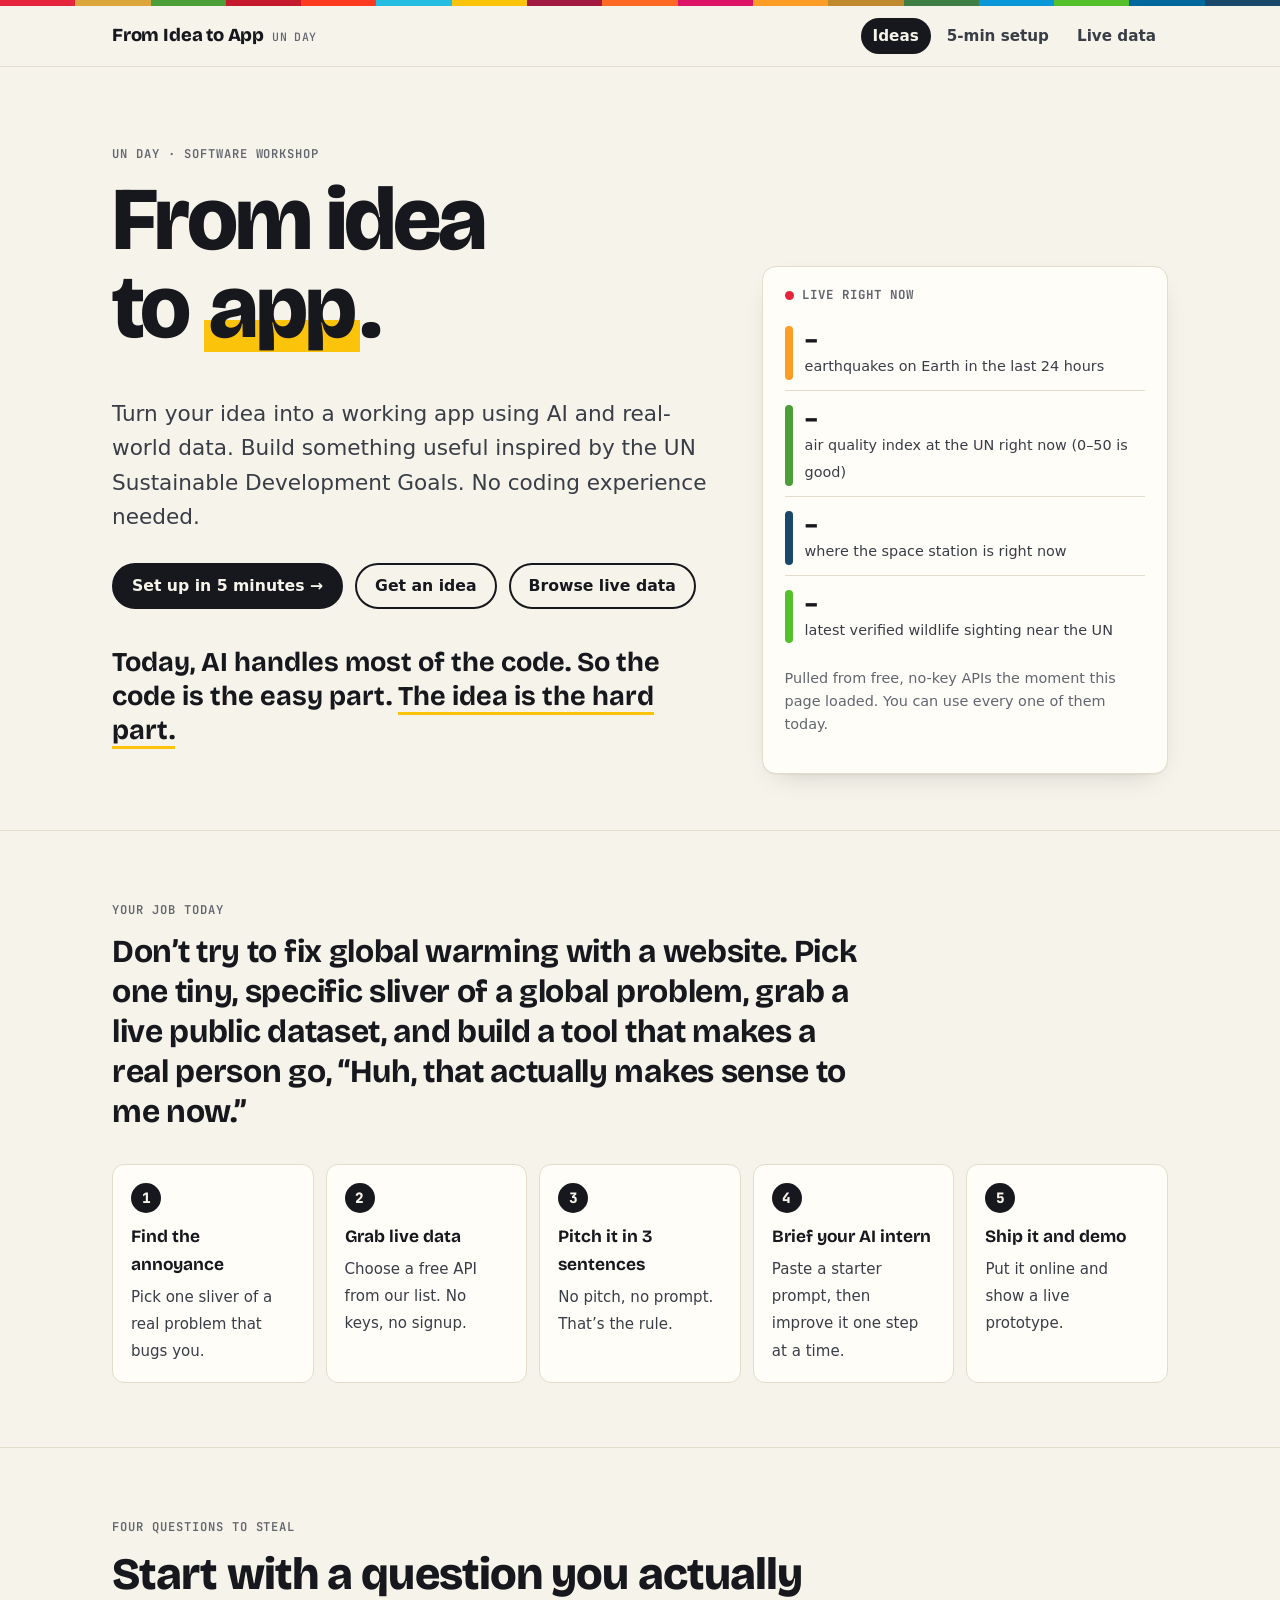
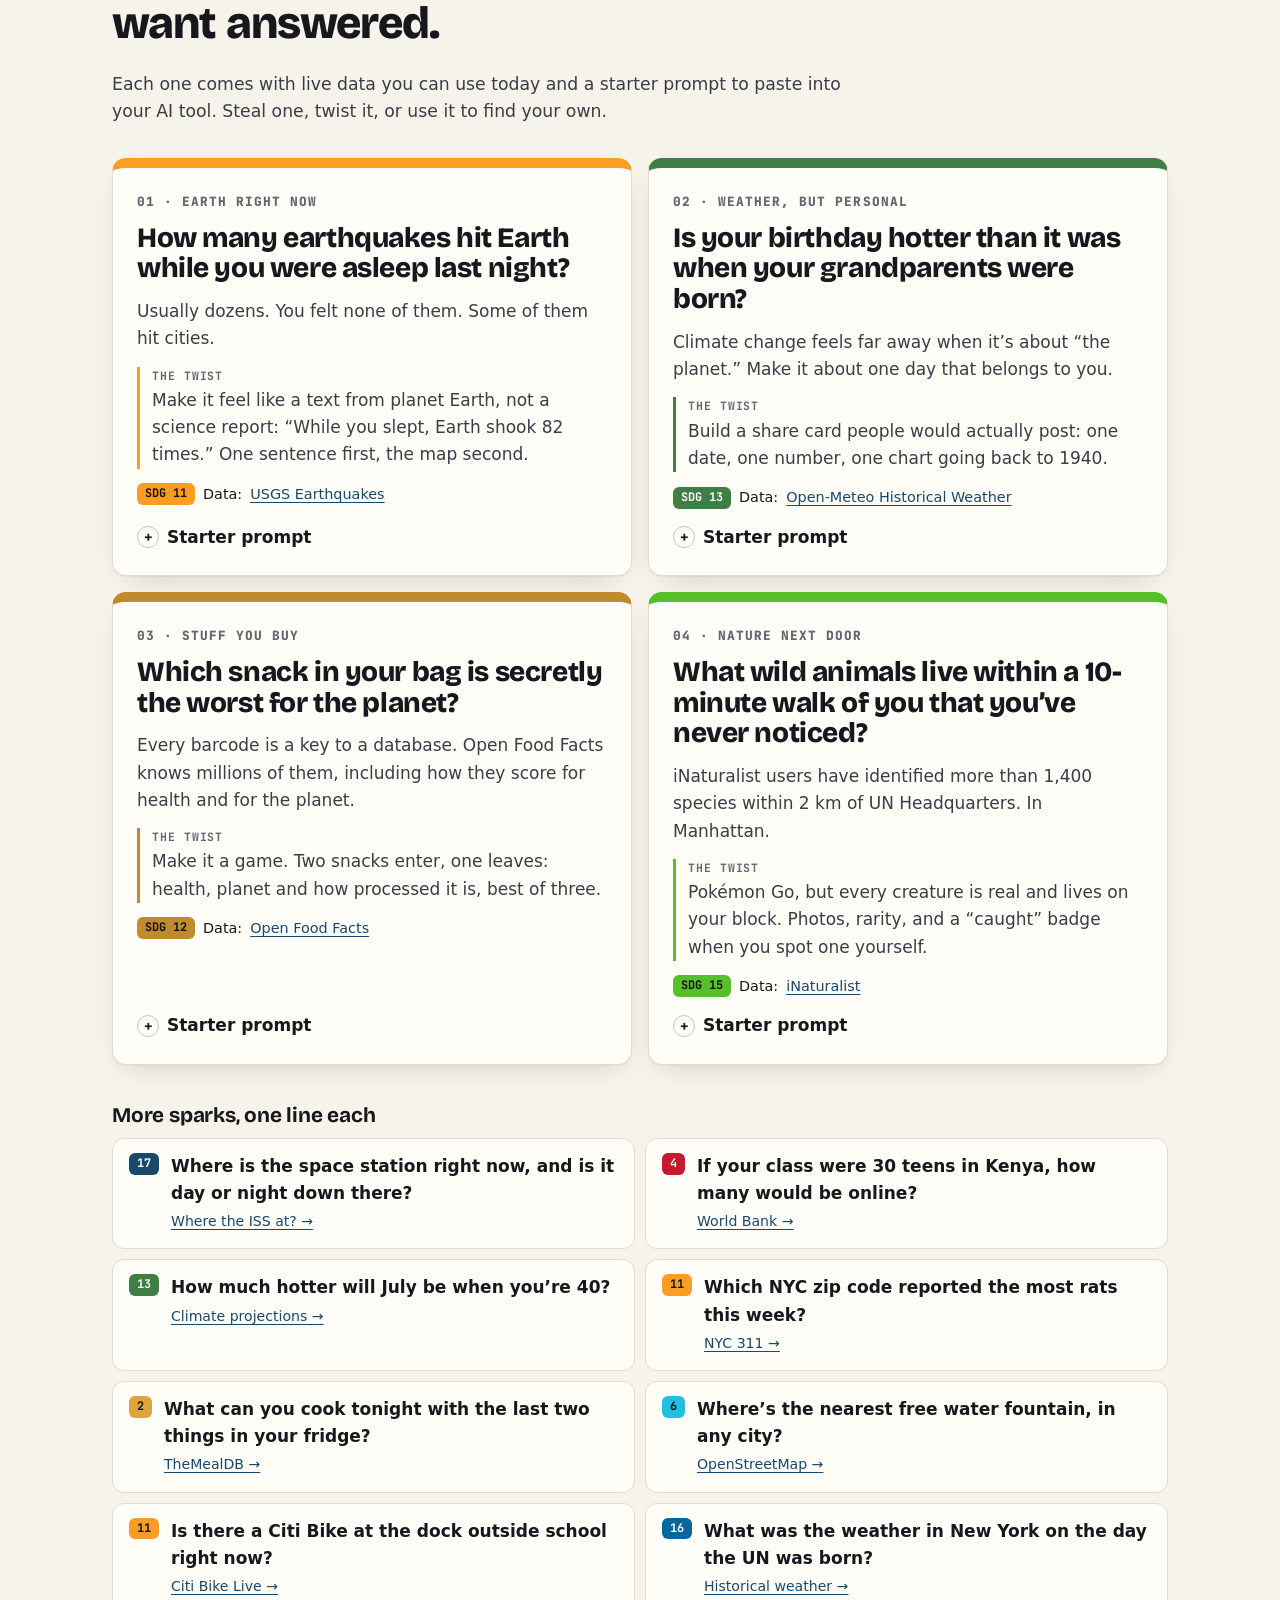
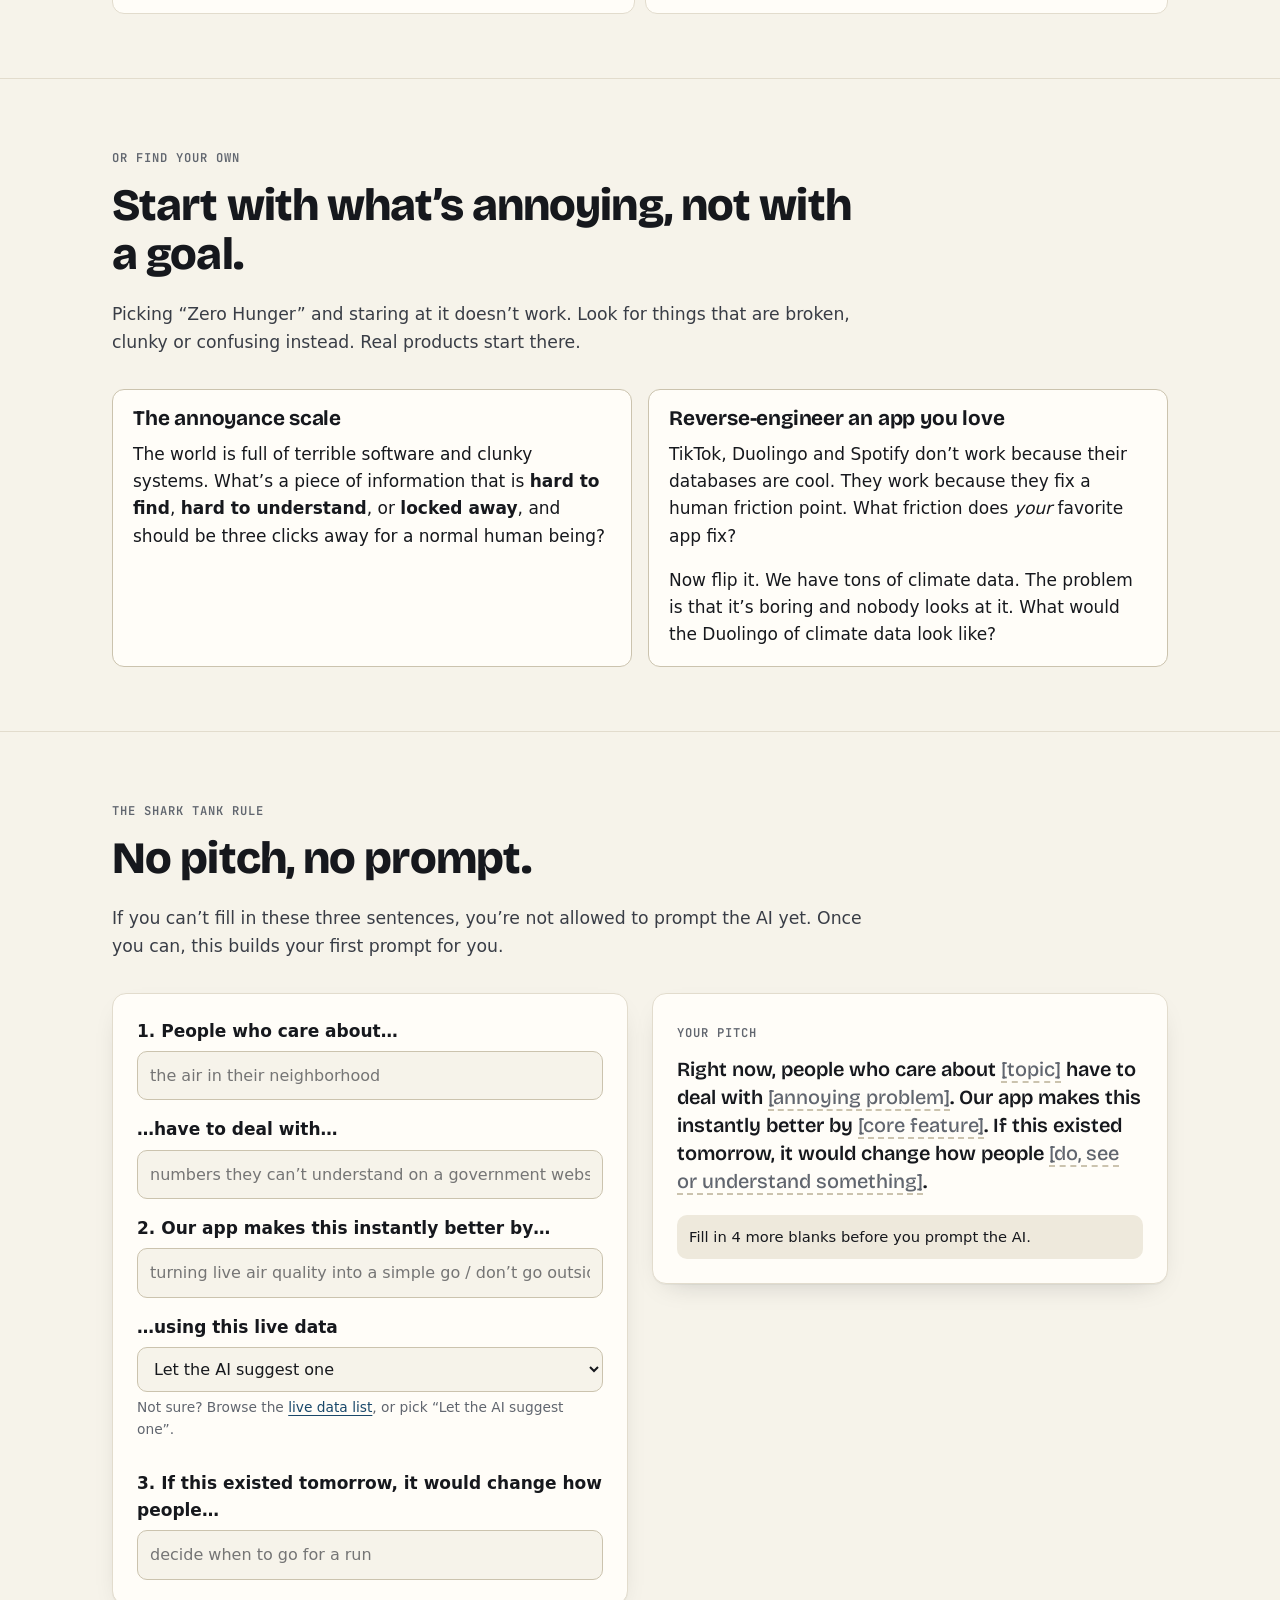
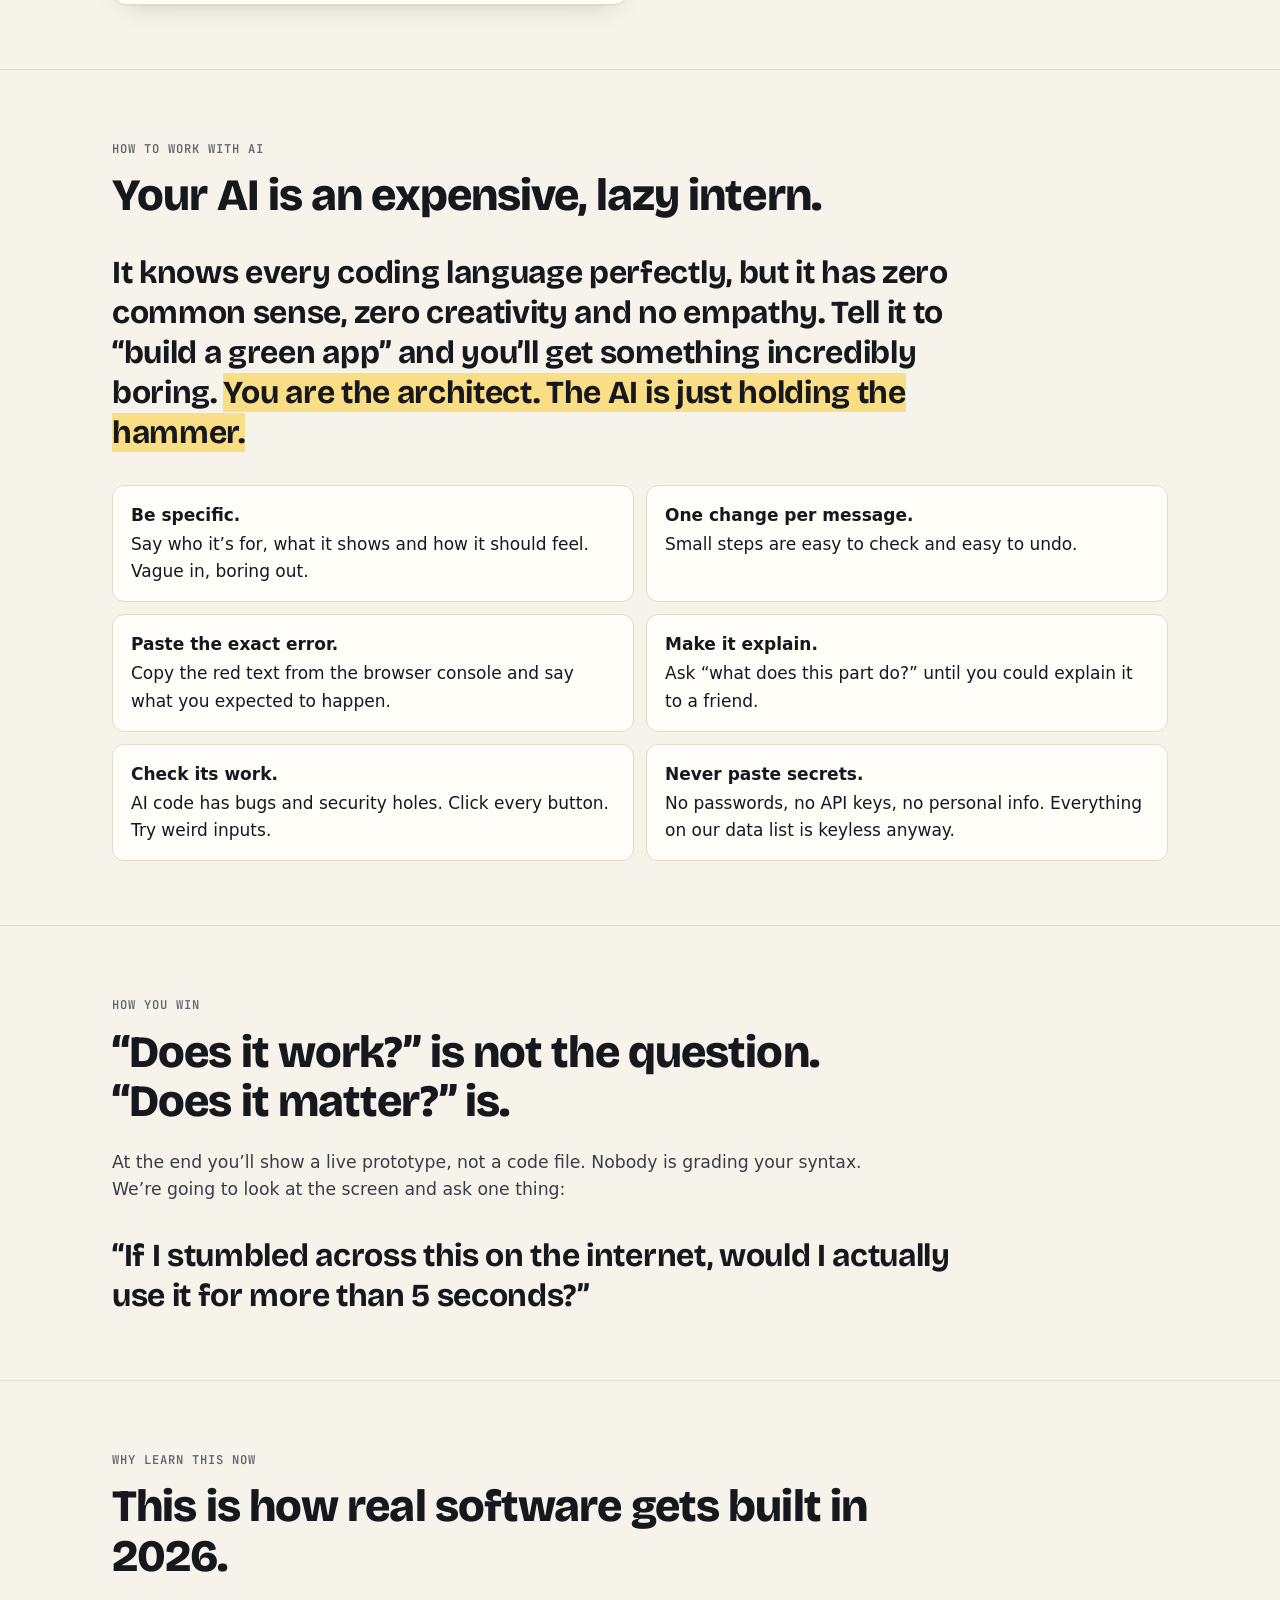
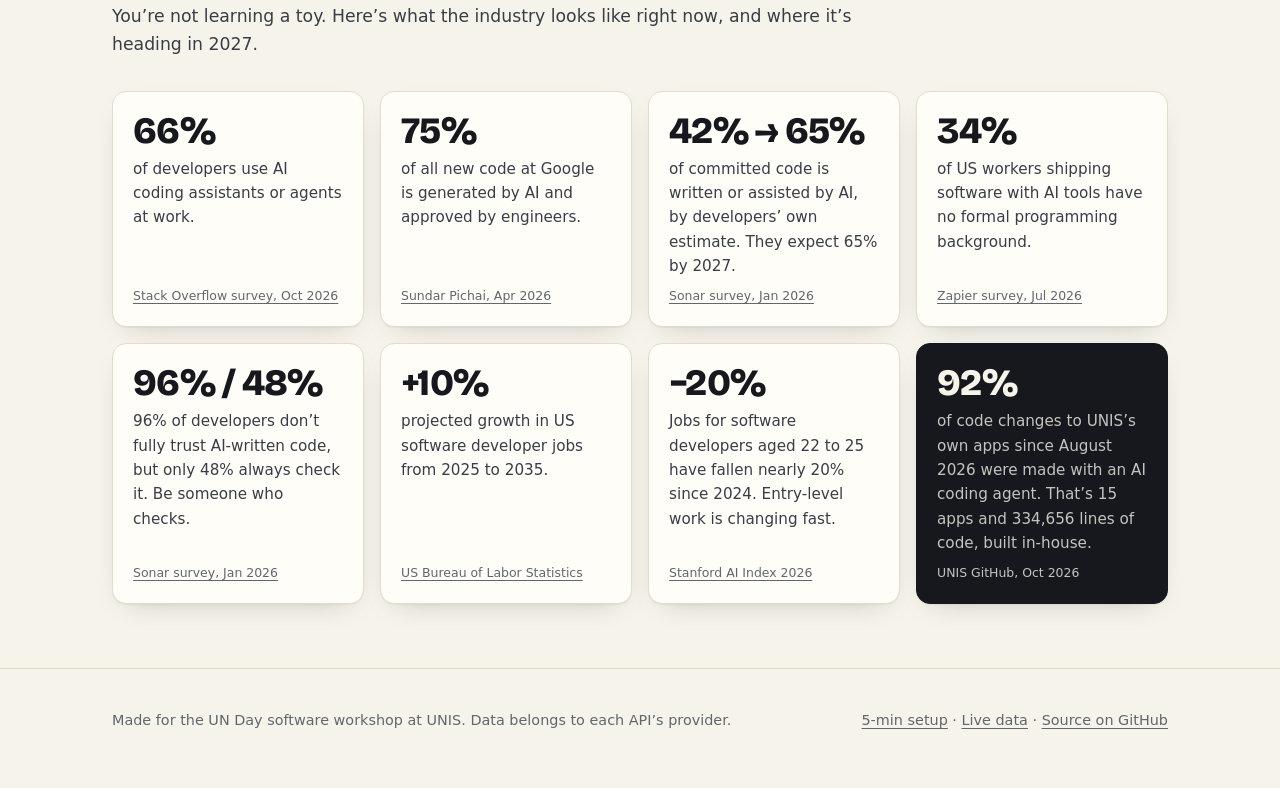
==== index.html @ bff9ff05 "Add UN Day "From Idea to App" student workshop site Static site (no build step) for the UN Day softw" ====
<!doctype html>
<html lang="en">
<head>
  <meta charset="utf-8">
  <meta name="viewport" content="width=device-width, initial-scale=1">
  <title>From Idea to App · UN Day</title>
  <meta name="description" content="UN Day software workshop: turn your idea into a working app using AI and real-world data. Starter questions, a pitch builder, free live-data APIs, and a 5-minute setup guide.">
  <meta name="color-scheme" content="light dark">
  <link rel="icon" href="assets/favicon.svg" type="image/svg+xml">
  <link rel="preconnect" href="https://fonts.googleapis.com">
  <link rel="preconnect" href="https://fonts.gstatic.com" crossorigin>
  <link rel="stylesheet" href="https://fonts.googleapis.com/css2?family=Bricolage+Grotesque:opsz,wght@12..96,600;12..96,700;12..96,800&family=JetBrains+Mono:wght@500;600;700&display=swap">
  <link rel="stylesheet" href="assets/style.css">
</head>
<body>
  <a class="skip" href="#main">Skip to content</a>
  <div class="sdg-bar" aria-hidden="true"></div>
  <header class="site-header">
    <div class="wrap">
      <a class="brand" href="./">From Idea to App <small>UN Day</small></a>
      <nav class="nav" aria-label="Main">
        <a href="./" aria-current="page">Ideas</a>
        <a href="start.html">5-min setup</a>
        <a href="apis.html">Live data</a>
      </nav>
    </div>
  </header>

  <main id="main">
    <section class="hero">
      <div class="wrap hero-grid">
        <div>
          <span class="eyebrow">UN Day · Software workshop</span>
          <h1>From idea<br>to <span class="mark">app</span>.</h1>
          <p class="lede">Turn your idea into a working app using AI and real-world data. Build something useful inspired by the UN Sustainable Development Goals. No coding experience needed.</p>
          <div class="hero-actions">
            <a class="btn" href="start.html">Set up in 5 minutes →</a>
            <a class="btn btn-ghost" href="#sparks">Get an idea</a>
            <a class="btn btn-ghost" href="apis.html">Browse live data</a>
          </div>
          <p class="kicker">Today, AI handles most of the code. So the code is the easy part. <em>The idea is the hard part.</em></p>
        </div>
        <aside class="card live" aria-labelledby="live-title">
          <div class="live-head"><span class="dot" aria-hidden="true"></span><span id="live-title">Live right now</span></div>
          <ul class="live-list" id="live-list" aria-live="polite"></ul>
          <p class="small muted">Pulled from free, no-key APIs the moment this page loaded. You can use every one of them today.</p>
        </aside>
      </div>
    </section>

    <section class="section" id="today">
      <div class="wrap">
        <div class="section-head">
          <span class="eyebrow">Your job today</span>
          <blockquote class="quote">
            Don’t try to fix global warming with a website. Pick one tiny, specific sliver of a global problem, grab a live public dataset, and build a tool that makes a real person go, “Huh, that actually makes sense to me now.”
          </blockquote>
        </div>
        <ol class="flow">
          <li><b>Find the annoyance</b><span>Pick one sliver of a real problem that bugs you.</span></li>
          <li><b>Grab live data</b><span>Choose a free API from our list. No keys, no signup.</span></li>
          <li><b>Pitch it in 3 sentences</b><span>No pitch, no prompt. That’s the rule.</span></li>
          <li><b>Brief your AI intern</b><span>Paste a starter prompt, then improve it one step at a time.</span></li>
          <li><b>Ship it and demo</b><span>Put it online and show a live prototype.</span></li>
        </ol>
      </div>
    </section>

    <section class="section" id="sparks">
      <div class="wrap">
        <div class="section-head">
          <span class="eyebrow">Four questions to steal</span>
          <h2>Start with a question you actually want answered.</h2>
          <p>Each one comes with live data you can use today and a starter prompt to paste into your AI tool. Steal one, twist it, or use it to find your own.</p>
        </div>

        <div class="grid grid-2">
          <article class="card spark" style="--c: var(--sdg-11)">
            <span class="spark-num">01 · EARTH RIGHT NOW</span>
            <h3>How many earthquakes hit Earth while you were asleep last night?</h3>
            <p>Usually dozens. You felt none of them. Some of them hit cities.</p>
            <p class="twist"><b>The twist</b>Make it feel like a text from planet Earth, not a science report: “While you slept, Earth shook 82 times.” One sentence first, the map second.</p>
            <div class="meta"><span class="sdg" style="--c: var(--sdg-11)" title="Goal 11: Sustainable Cities and Communities">SDG 11</span> Data: <a href="apis.html#api-quakes">USGS Earthquakes</a></div>
            <details>
              <summary>Starter prompt</summary>
              <div class="codeblock"><pre id="prompt-quakes" data-spark="quakes"></pre><button type="button" class="copy" data-copy="#prompt-quakes">Copy</button></div>
            </details>
          </article>

          <article class="card spark" style="--c: var(--sdg-13)">
            <span class="spark-num">02 · WEATHER, BUT PERSONAL</span>
            <h3>Is your birthday hotter than it was when your grandparents were born?</h3>
            <p>Climate change feels far away when it’s about “the planet.” Make it about one day that belongs to you.</p>
            <p class="twist"><b>The twist</b>Build a share card people would actually post: one date, one number, one chart going back to 1940.</p>
            <div class="meta"><span class="sdg light-text" style="--c: var(--sdg-13)" title="Goal 13: Climate Action">SDG 13</span> Data: <a href="apis.html#api-history">Open-Meteo Historical Weather</a></div>
            <details>
              <summary>Starter prompt</summary>
              <div class="codeblock"><pre id="prompt-birthday" data-spark="birthday"></pre><button type="button" class="copy" data-copy="#prompt-birthday">Copy</button></div>
            </details>
          </article>

          <article class="card spark" style="--c: var(--sdg-12)">
            <span class="spark-num">03 · STUFF YOU BUY</span>
            <h3>Which snack in your bag is secretly the worst for the planet?</h3>
            <p>Every barcode is a key to a database. Open Food Facts knows millions of them, including how they score for health and for the planet.</p>
            <p class="twist"><b>The twist</b>Make it a game. Two snacks enter, one leaves: health, planet and how processed it is, best of three.</p>
            <div class="meta"><span class="sdg" style="--c: var(--sdg-12)" title="Goal 12: Responsible Consumption and Production">SDG 12</span> Data: <a href="apis.html#api-food">Open Food Facts</a></div>
            <details>
              <summary>Starter prompt</summary>
              <div class="codeblock"><pre id="prompt-snacks" data-spark="snacks"></pre><button type="button" class="copy" data-copy="#prompt-snacks">Copy</button></div>
            </details>
          </article>

          <article class="card spark" style="--c: var(--sdg-15)">
            <span class="spark-num">04 · NATURE NEXT DOOR</span>
            <h3>What wild animals live within a 10-minute walk of you that you’ve never noticed?</h3>
            <p>iNaturalist users have identified more than 1,400 species within 2 km of UN Headquarters. In Manhattan.</p>
            <p class="twist"><b>The twist</b>Pokémon Go, but every creature is real and lives on your block. Photos, rarity, and a “caught” badge when you spot one yourself.</p>
            <div class="meta"><span class="sdg" style="--c: var(--sdg-15)" title="Goal 15: Life on Land">SDG 15</span> Data: <a href="apis.html#api-inat">iNaturalist</a></div>
            <details>
              <summary>Starter prompt</summary>
              <div class="codeblock"><pre id="prompt-wildlife" data-spark="wildlife"></pre><button type="button" class="copy" data-copy="#prompt-wildlife">Copy</button></div>
            </details>
          </article>
        </div>

        <h3 style="margin-top: 40px">More sparks, one line each</h3>
        <ul class="mini-sparks">
          <li><span class="sdg light-text" style="--c: var(--sdg-17)">17</span><div><div class="q">Where is the space station right now, and is it day or night down there?</div><a href="apis.html#api-iss">Where the ISS at? →</a></div></li>
          <li><span class="sdg light-text" style="--c: var(--sdg-4)">4</span><div><div class="q">If your class were 30 teens in Kenya, how many would be online?</div><a href="apis.html#api-worldbank">World Bank →</a></div></li>
          <li><span class="sdg light-text" style="--c: var(--sdg-13)">13</span><div><div class="q">How much hotter will July be when you’re 40?</div><a href="apis.html#api-future">Climate projections →</a></div></li>
          <li><span class="sdg" style="--c: var(--sdg-11)">11</span><div><div class="q">Which NYC zip code reported the most rats this week?</div><a href="apis.html#api-nyc311">NYC 311 →</a></div></li>
          <li><span class="sdg" style="--c: var(--sdg-2)">2</span><div><div class="q">What can you cook tonight with the last two things in your fridge?</div><a href="apis.html#api-meals">TheMealDB →</a></div></li>
          <li><span class="sdg" style="--c: var(--sdg-6)">6</span><div><div class="q">Where’s the nearest free water fountain, in any city?</div><a href="apis.html#api-overpass">OpenStreetMap →</a></div></li>
          <li><span class="sdg" style="--c: var(--sdg-11)">11</span><div><div class="q">Is there a Citi Bike at the dock outside school right now?</div><a href="apis.html#api-citibike">Citi Bike Live →</a></div></li>
          <li><span class="sdg light-text" style="--c: var(--sdg-16)">16</span><div><div class="q">What was the weather in New York on the day the UN was born?</div><a href="apis.html#api-history">Historical weather →</a></div></li>
        </ul>
      </div>
    </section>

    <section class="section" id="your-own">
      <div class="wrap">
        <div class="section-head">
          <span class="eyebrow">Or find your own</span>
          <h2>Start with what’s annoying, not with a goal.</h2>
          <p>Picking “Zero Hunger” and staring at it doesn’t work. Look for things that are broken, clunky or confusing instead. Real products start there.</p>
        </div>
        <div class="grid grid-2">
          <div class="callout">
            <h3>The annoyance scale</h3>
            <p>The world is full of terrible software and clunky systems. What’s a piece of information that is <b>hard to find</b>, <b>hard to understand</b>, or <b>locked away</b>, and should be three clicks away for a normal human being?</p>
          </div>
          <div class="callout">
            <h3>Reverse-engineer an app you love</h3>
            <p>TikTok, Duolingo and Spotify don’t work because their databases are cool. They work because they fix a human friction point. What friction does <i>your</i> favorite app fix?</p>
            <p>Now flip it. We have tons of climate data. The problem is that it’s boring and nobody looks at it. What would the Duolingo of climate data look like?</p>
          </div>
        </div>
      </div>
    </section>

    <section class="section" id="pitch">
      <div class="wrap">
        <div class="section-head">
          <span class="eyebrow">The Shark Tank rule</span>
          <h2>No pitch, no prompt.</h2>
          <p>If you can’t fill in these three sentences, you’re not allowed to prompt the AI yet. Once you can, this builds your first prompt for you.</p>
        </div>
        <div class="builder">
          <form class="card" id="pitch-form" autocomplete="off">
            <div class="field">
              <label for="p-topic">1. People who care about…</label>
              <input id="p-topic" name="topic" placeholder="the air in their neighborhood">
            </div>
            <div class="field">
              <label for="p-pain">…have to deal with…</label>
              <input id="p-pain" name="pain" placeholder="numbers they can’t understand on a government website">
            </div>
            <div class="field">
              <label for="p-feature">2. Our app makes this instantly better by…</label>
              <input id="p-feature" name="feature" placeholder="turning live air quality into a simple go / don’t go outside signal">
            </div>
            <div class="field">
              <label for="p-api">…using this live data</label>
              <select id="p-api" name="api"></select>
              <p class="hint">Not sure? Browse the <a href="apis.html">live data list</a>, or pick “Let the AI suggest one”.</p>
            </div>
            <div class="field">
              <label for="p-change">3. If this existed tomorrow, it would change how people…</label>
              <input id="p-change" name="change" placeholder="decide when to go for a run">
            </div>
          </form>

          <div class="card pitch-out" aria-live="polite">
            <span class="eyebrow">Your pitch</span>
            <p class="pitch-text" id="pitch-text"></p>
            <div class="gate" id="pitch-gate"></div>
            <div id="pitch-prompt-wrap" hidden>
              <h3 style="margin-top: 20px">Your first prompt</h3>
              <div class="codeblock"><pre id="pitch-prompt"></pre><button type="button" class="copy" data-copy="#pitch-prompt">Copy</button></div>
              <p class="small muted" style="margin-top: 10px">Paste it into the AI tool from <a href="start.html">the 5-minute setup</a>.</p>
            </div>
          </div>
        </div>
      </div>
    </section>

    <section class="section" id="intern">
      <div class="wrap">
        <div class="section-head">
          <span class="eyebrow">How to work with AI</span>
          <h2>Your AI is an expensive, lazy intern.</h2>
        </div>
        <blockquote class="quote" style="margin-bottom: 32px">
          It knows every coding language perfectly, but it has zero common sense, zero creativity and no empathy. Tell it to “build a green app” and you’ll get something incredibly boring. <span style="background: color-mix(in srgb, var(--hi) 45%, transparent)">You are the architect. The AI is just holding the hammer.</span>
        </blockquote>
        <ul class="rules">
          <li><b>Be specific.</b>Say who it’s for, what it shows and how it should feel. Vague in, boring out.</li>
          <li><b>One change per message.</b>Small steps are easy to check and easy to undo.</li>
          <li><b>Paste the exact error.</b>Copy the red text from the browser console and say what you expected to happen.</li>
          <li><b>Make it explain.</b>Ask “what does this part do?” until you could explain it to a friend.</li>
          <li><b>Check its work.</b>AI code has bugs and security holes. Click every button. Try weird inputs.</li>
          <li><b>Never paste secrets.</b>No passwords, no API keys, no personal info. Everything on our data list is keyless anyway.</li>
        </ul>
      </div>
    </section>

    <section class="section" id="win">
      <div class="wrap">
        <div class="section-head">
          <span class="eyebrow">How you win</span>
          <h2>“Does it work?” is not the question. “Does it matter?” is.</h2>
          <p>At the end you’ll show a live prototype, not a code file. Nobody is grading your syntax. We’re going to look at the screen and ask one thing:</p>
        </div>
        <blockquote class="quote">“If I stumbled across this on the internet, would I actually use it for more than 5 seconds?”</blockquote>
      </div>
    </section>

    <section class="section" id="industry">
      <div class="wrap">
        <div class="section-head">
          <span class="eyebrow">Why learn this now</span>
          <h2>This is how real software gets built in 2026.</h2>
          <p>You’re not learning a toy. Here’s what the industry looks like right now, and where it’s heading in 2027.</p>
        </div>
        <div class="grid grid-4">
          <div class="card stat"><span class="fig">66%</span><p>of developers use AI coding assistants or agents at work.</p><span class="src"><a href="https://stackoverflow.co/company/press/archive/stack-overflow-annual-developer-survey-ai-trust-conditional/" target="_blank" rel="noopener">Stack Overflow survey, Oct 2026</a></span></div>
          <div class="card stat"><span class="fig">75%</span><p>of all new code at Google is generated by AI and approved by engineers.</p><span class="src"><a href="https://blog.google/innovation-and-ai/infrastructure-and-cloud/google-cloud/cloud-next-2026-sundar-pichai/" target="_blank" rel="noopener">Sundar Pichai, Apr 2026</a></span></div>
          <div class="card stat"><span class="fig">42% → 65%</span><p>of committed code is written or assisted by AI, by developers’ own estimate. They expect 65% by 2027.</p><span class="src"><a href="https://www.sonarsource.com/company/press-releases/sonar-data-reveals-critical-verification-gap-in-ai-coding/" target="_blank" rel="noopener">Sonar survey, Jan 2026</a></span></div>
          <div class="card stat"><span class="fig">34%</span><p>of US workers shipping software with AI tools have no formal programming background.</p><span class="src"><a href="https://zapier.com/blog/building-business-software/" target="_blank" rel="noopener">Zapier survey, Jul 2026</a></span></div>
          <div class="card stat"><span class="fig">96% / 48%</span><p>96% of developers don’t fully trust AI-written code, but only 48% always check it. Be someone who checks.</p><span class="src"><a href="https://www.sonarsource.com/company/press-releases/sonar-data-reveals-critical-verification-gap-in-ai-coding/" target="_blank" rel="noopener">Sonar survey, Jan 2026</a></span></div>
          <div class="card stat"><span class="fig">+10%</span><p>projected growth in US software developer jobs from 2025 to 2035.</p><span class="src"><a href="https://data.bls.gov/projections/nationalMatrix?ioType=o&amp;queryParams=15-1252" target="_blank" rel="noopener">US Bureau of Labor Statistics</a></span></div>
          <div class="card stat"><span class="fig">−20%</span><p>Jobs for software developers aged 22 to 25 have fallen nearly 20% since 2024. Entry-level work is changing fast.</p><span class="src"><a href="https://hai.stanford.edu/ai-index/2026-ai-index-report/economy" target="_blank" rel="noopener">Stanford AI Index 2026</a></span></div>
          <div class="card stat unis"><span class="fig">92%</span><p>of code changes to UNIS’s own apps since August 2026 were made with an AI coding agent. That’s 15 apps and 334,656 lines of code, built in-house.</p><span class="src">UNIS GitHub, Oct 2026</span></div>
        </div>
      </div>
    </section>
  </main>

  <footer class="site-footer">
    <div class="wrap">
      <span>Made for the UN Day software workshop at UNIS. Data belongs to each API’s provider.</span>
      <span><a href="start.html">5-min setup</a> · <a href="apis.html">Live data</a> · <a href="https://github.com/unisny/UNDaySWE">Source on GitHub</a></span>
    </div>
  </footer>

  <script src="assets/site.js"></script>
  <script src="assets/apis.js"></script>
  <script src="assets/home.js"></script>
</body>
</html>
---- assets/style.css ----
/* UN Day · From Idea to App — shared styles. No build step: edit and refresh. */

:root {
  --paper: #f6f3ea;
  --card: #fffdf8;
  --ink: #16181d;
  --ink-2: #393d46;
  --muted: #61666f;
  --line: #e2dccd;
  --line-2: #cbc3ae;
  --code-bg: #eee9dc;
  --accent: #19486a;
  --hi: #fcc30b;
  --ok: #2f6b34;
  --bad: #b3172a;
  --radius: 14px;
  --shadow: 0 1px 0 rgba(22, 24, 29, .04), 0 10px 28px -16px rgba(22, 24, 29, .28);
  --font-display: "Bricolage Grotesque", ui-sans-serif, system-ui, sans-serif;
  --font-body: ui-sans-serif, system-ui, -apple-system, "Segoe UI", Roboto, "Helvetica Neue", Arial, sans-serif;
  --font-mono: "JetBrains Mono", ui-monospace, SFMono-Regular, Menlo, Consolas, monospace;

  /* Official SDG colours */
  --sdg-1: #e5243b;  --sdg-2: #dda63a;  --sdg-3: #4c9f38;  --sdg-4: #c5192d;
  --sdg-5: #ff3a21;  --sdg-6: #26bde2;  --sdg-7: #fcc30b;  --sdg-8: #a21942;
  --sdg-9: #fd6925;  --sdg-10: #dd1367; --sdg-11: #fd9d24; --sdg-12: #bf8b2e;
  --sdg-13: #3f7e44; --sdg-14: #0a97d9; --sdg-15: #56c02b; --sdg-16: #00689d;
  --sdg-17: #19486a;
}

@media (prefers-color-scheme: dark) {
  :root {
    --paper: #111317;
    --card: #181b21;
    --ink: #ece8de;
    --ink-2: #cbc7bd;
    --muted: #9ba0aa;
    --line: #2a2e36;
    --line-2: #3b404a;
    --code-bg: #20242b;
    --accent: #8cc8ee;
    --ok: #7fcf86;
    --bad: #ff8a8a;
    --shadow: 0 1px 0 rgba(0, 0, 0, .3), 0 10px 28px -16px rgba(0, 0, 0, .7);
  }
}

*, *::before, *::after { box-sizing: border-box; }
[hidden] { display: none !important; }

html { -webkit-text-size-adjust: 100%; scroll-behavior: smooth; scroll-padding-top: 84px; }
@media (prefers-reduced-motion: reduce) { html { scroll-behavior: auto; } }

body {
  margin: 0;
  background: var(--paper);
  color: var(--ink);
  font: 400 17px/1.6 var(--font-body);
  overflow-x: hidden;
}

img { max-width: 100%; display: block; }
a { color: var(--accent); text-underline-offset: 3px; text-decoration-thickness: 1px; }
a:hover { text-decoration-thickness: 2px; }
:focus-visible { outline: 3px solid var(--hi); outline-offset: 2px; border-radius: 4px; }

h1, h2, h3, h4 { font-family: var(--font-display); line-height: 1.1; margin: 0 0 .5em; letter-spacing: -.01em; }
h1 { font-size: clamp(2.6rem, 8vw, 5.6rem); font-weight: 800; letter-spacing: -.03em; line-height: .98; }
h2 { font-size: clamp(1.8rem, 4.4vw, 2.8rem); font-weight: 800; letter-spacing: -.02em; }
h3 { font-size: 1.3rem; font-weight: 700; }
p { margin: 0 0 1em; }
code, kbd, pre { font-family: var(--font-mono); font-size: .88em; }
code { background: var(--code-bg); padding: .1em .35em; border-radius: 5px; overflow-wrap: anywhere; }
kbd { border: 1px solid var(--line-2); border-bottom-width: 2px; border-radius: 5px; padding: 0 .35em; background: var(--card); }

.wrap { width: 100%; max-width: 1120px; margin: 0 auto; padding: 0 16px; }
@media (min-width: 720px) { .wrap { padding: 0 32px; } }

.skip { position: absolute; left: -9999px; }
.skip:focus { left: 16px; top: 12px; z-index: 50; background: var(--card); padding: 8px 12px; }

/* ---------- Header ---------- */

.sdg-bar { display: flex; height: 6px; }
.sdg-bar span { flex: 1; }

.site-header {
  position: sticky; top: 0; z-index: 20;
  background: color-mix(in srgb, var(--paper) 88%, transparent);
  backdrop-filter: blur(10px);
  -webkit-backdrop-filter: blur(10px);
  border-bottom: 1px solid var(--line);
}
@media (max-width: 600px) { .site-header { position: static; } html { scroll-padding-top: 12px; } }
.site-header .wrap { display: flex; align-items: center; justify-content: space-between; gap: 12px; min-height: 60px; flex-wrap: wrap; }
.brand { display: flex; align-items: baseline; gap: 8px; color: var(--ink); text-decoration: none; font-family: var(--font-display); font-weight: 800; font-size: 1.15rem; letter-spacing: -.01em; white-space: nowrap; }
.brand small { font-family: var(--font-mono); font-weight: 500; font-size: .72rem; color: var(--muted); letter-spacing: .04em; text-transform: uppercase; }
.nav { display: flex; gap: 4px; flex-wrap: wrap; }
.nav a { color: var(--ink-2); text-decoration: none; padding: 6px 12px; border-radius: 999px; font-weight: 600; font-size: .95rem; }
.nav a:hover { background: var(--code-bg); }
.nav a[aria-current="page"] { background: var(--ink); color: var(--paper); }

/* ---------- Sections ---------- */

.section { padding: 64px 0; border-bottom: 1px solid var(--line); }
.section:last-of-type { border-bottom: 0; }
.section-head { max-width: 760px; margin-bottom: 32px; }
.section-head p { color: var(--ink-2); font-size: 1.08rem; }
.eyebrow { display: inline-block; font-family: var(--font-mono); font-size: .76rem; font-weight: 600; letter-spacing: .08em; text-transform: uppercase; color: var(--muted); margin-bottom: 12px; }
.lede { font-size: clamp(1.1rem, 2.4vw, 1.35rem); color: var(--ink-2); max-width: 720px; }
.muted { color: var(--muted); }
.small { font-size: .9rem; }

/* ---------- Hero ---------- */

.hero { padding: 72px 0 56px; border-bottom: 1px solid var(--line); }
.hero h1 .mark { background: linear-gradient(transparent 62%, var(--hi) 62%, var(--hi) 92%, transparent 92%); padding: 0 .06em; }
.hero .lede { margin-top: 20px; }
.hero-actions { display: flex; gap: 12px; flex-wrap: wrap; margin-top: 28px; }
.kicker { font-family: var(--font-display); font-weight: 700; font-size: clamp(1.25rem, 3vw, 1.7rem); margin-top: 36px; max-width: 760px; line-height: 1.25; }
.kicker em { font-style: normal; border-bottom: 3px solid var(--hi); }

.hero-grid { display: grid; gap: 40px; }
@media (min-width: 1000px) { .hero-grid { grid-template-columns: minmax(0, 1.5fr) minmax(0, 1fr); align-items: end; } }
.live { padding: 22px; }
.live-head { display: flex; align-items: center; gap: 8px; font: 700 .78rem/1 var(--font-mono); letter-spacing: .08em; text-transform: uppercase; color: var(--muted); }
.live .dot { width: 9px; height: 9px; border-radius: 50%; background: var(--sdg-1); animation: pulse 1.6s ease-in-out infinite; }
@keyframes pulse { 50% { opacity: .25; } }
@media (prefers-reduced-motion: reduce) { .live .dot { animation: none; } }
.live-list { list-style: none; padding: 0; margin: 14px 0; display: grid; gap: 4px; }
.live-list li { display: grid; grid-template-columns: 8px 1fr; gap: 12px; padding: 10px 0; border-bottom: 1px solid var(--line); }
.live-list li:last-child { border-bottom: 0; }
.live-list li::before { content: ""; border-radius: 4px; background: var(--c); }
.live-list .v { display: block; font: 800 1.45rem/1.15 var(--font-display); letter-spacing: -.01em; overflow-wrap: anywhere; }
.live-list .k { font-size: .9rem; color: var(--ink-2); }
.live-list a { color: inherit; text-decoration: none; }
.live-list a:hover .k { text-decoration: underline; }

/* ---------- Buttons ---------- */

.btn {
  display: inline-flex; align-items: center; justify-content: center; gap: 8px;
  font: 700 .98rem/1 var(--font-body);
  padding: 13px 18px; border-radius: 999px;
  border: 2px solid var(--ink); background: var(--ink); color: var(--paper);
  text-decoration: none; cursor: pointer;
  transition: transform .12s ease, background-color .12s ease;
}
.btn:hover { transform: translateY(-1px); }
.btn:active { transform: translateY(0); }
.btn-ghost { background: transparent; color: var(--ink); }
.btn-ghost:hover { background: var(--code-bg); }
.btn-sm { padding: 8px 12px; font-size: .86rem; border-width: 1.5px; }
.btn[disabled] { opacity: .6; cursor: progress; }

/* ---------- SDG chips ---------- */

.chips { display: flex; flex-wrap: wrap; gap: 6px; }
.sdg {
  display: inline-flex; align-items: center; gap: 6px;
  font: 700 .74rem/1 var(--font-mono);
  padding: 5px 8px; border-radius: 6px; border: 0;
  background: var(--c); color: #111;
  white-space: nowrap; cursor: default;
}
.sdg.light-text { color: #fff; }
button.sdg { cursor: pointer; }
button.sdg:hover { filter: brightness(1.08); }

/* ---------- Cards ---------- */

.card { background: var(--card); border: 1px solid var(--line); border-radius: var(--radius); box-shadow: var(--shadow); }

.grid { display: grid; gap: 16px; }
@media (min-width: 720px) { .grid-2 { grid-template-columns: repeat(2, 1fr); } }
@media (min-width: 980px) { .grid-4 { grid-template-columns: repeat(4, 1fr); } }
@media (min-width: 600px) and (max-width: 979px) { .grid-4 { grid-template-columns: repeat(2, 1fr); } }

/* Spark questions */
.spark { position: relative; padding: 28px 24px 24px; border-top: 10px solid var(--c); display: flex; flex-direction: column; gap: 14px; }
.spark-num { font: 800 .8rem/1 var(--font-mono); color: var(--muted); letter-spacing: .08em; }
.spark h3 { font-size: clamp(1.4rem, 2.6vw, 1.75rem); font-weight: 800; letter-spacing: -.015em; margin: 0; }
.spark p { margin: 0; color: var(--ink-2); }
.spark .twist { border-left: 3px solid var(--c); padding-left: 12px; }
.spark .twist b { display: block; font-family: var(--font-mono); font-size: .72rem; letter-spacing: .08em; text-transform: uppercase; color: var(--muted); margin-bottom: 2px; }
.spark .meta { display: flex; flex-wrap: wrap; gap: 8px; align-items: center; font-size: .9rem; }
.spark details { margin-top: auto; }

/* Prompt / code blocks with copy buttons */
.codeblock { position: relative; margin: 12px 0 0; }
.codeblock pre {
  margin: 0; padding: 16px 88px 16px 16px;
  background: var(--code-bg); border: 1px solid var(--line); border-radius: 10px;
  white-space: pre-wrap; word-break: break-word; font-size: .84rem; line-height: 1.55;
  max-height: 420px; overflow: auto;
}
.codeblock .copy { position: absolute; top: 8px; right: 8px; }
.copy { font: 700 .78rem/1 var(--font-body); padding: 7px 10px; border-radius: 999px; border: 1.5px solid var(--line-2); background: var(--card); color: var(--ink); cursor: pointer; }
.copy:hover { border-color: var(--ink); }
.copy.done { background: var(--ok); border-color: var(--ok); color: #fff; }

details > summary { cursor: pointer; font-weight: 700; list-style: none; display: inline-flex; align-items: center; gap: 8px; }
details > summary::-webkit-details-marker { display: none; }
details > summary::before { content: "+"; display: inline-grid; place-items: center; width: 22px; height: 22px; border-radius: 50%; border: 1.5px solid var(--line-2); font: 700 .9rem/1 var(--font-mono); }
details[open] > summary::before { content: "–"; }

/* More sparks list */
.mini-sparks { list-style: none; padding: 0; margin: 0; display: grid; gap: 10px; }
@media (min-width: 720px) { .mini-sparks { grid-template-columns: repeat(2, 1fr); } }
.mini-sparks li { display: flex; gap: 12px; align-items: flex-start; padding: 14px 16px; border-radius: 12px; background: var(--card); border: 1px solid var(--line); }
.mini-sparks li .q { font-weight: 650; }
.mini-sparks li a { font-size: .88rem; }

/* Flow (how today works) */
.flow { list-style: none; padding: 0; margin: 0; display: grid; gap: 12px; counter-reset: step; }
@media (min-width: 900px) { .flow { grid-template-columns: repeat(5, 1fr); } }
.flow li { counter-increment: step; padding: 18px; border-radius: 12px; background: var(--card); border: 1px solid var(--line); }
.flow li::before { content: counter(step); display: inline-grid; place-items: center; width: 30px; height: 30px; border-radius: 50%; background: var(--ink); color: var(--paper); font: 800 .9rem/1 var(--font-mono); margin-bottom: 10px; }
.flow li b { display: block; font-family: var(--font-display); font-size: 1.08rem; margin-bottom: 4px; }
.flow li span { color: var(--ink-2); font-size: .94rem; }

/* Pitch builder */
.builder { display: grid; gap: 24px; }
@media (min-width: 900px) { .builder { grid-template-columns: 1fr 1fr; align-items: start; } }
.builder form { padding: 24px; display: grid; gap: 16px; }
.field label { display: block; font-weight: 700; margin-bottom: 6px; }
.field .hint { font-size: .86rem; color: var(--muted); margin-top: 4px; }
.field input, .field select, .field textarea {
  width: 100%; font: inherit; font-size: 1rem; color: var(--ink);
  background: var(--paper); border: 1.5px solid var(--line-2); border-radius: 10px; padding: 11px 12px;
}
.field input:focus, .field select:focus, .field textarea:focus { outline: none; border-color: var(--accent); box-shadow: 0 0 0 3px color-mix(in srgb, var(--accent) 25%, transparent); }
.pitch-out { padding: 24px; position: sticky; top: 84px; }
.pitch-text { font-family: var(--font-display); font-size: 1.25rem; line-height: 1.4; font-weight: 600; }
.pitch-text .blank { color: var(--muted); border-bottom: 2px dashed var(--line-2); font-weight: 500; }
.pitch-text .filled { background: color-mix(in srgb, var(--hi) 40%, transparent); padding: 0 .15em; border-radius: 3px; }
.gate { margin-top: 14px; font-size: .92rem; padding: 10px 12px; border-radius: 10px; background: var(--code-bg); }
.gate.ready { background: color-mix(in srgb, var(--ok) 18%, var(--card)); }

/* Quote / callout */
.quote { font-family: var(--font-display); font-size: clamp(1.35rem, 3vw, 2rem); font-weight: 700; line-height: 1.25; letter-spacing: -.01em; max-width: 860px; margin: 0; }
.quote cite { display: block; margin-top: 12px; font: 500 .9rem/1.4 var(--font-body); color: var(--muted); font-style: normal; }
.callout { padding: 18px 20px; border-radius: 12px; border: 1.5px solid var(--line-2); background: var(--card); }
.callout.warn { border-color: color-mix(in srgb, var(--sdg-11) 70%, var(--line-2)); background: color-mix(in srgb, var(--sdg-11) 9%, var(--card)); }
.callout.info { border-color: color-mix(in srgb, var(--sdg-14) 60%, var(--line-2)); background: color-mix(in srgb, var(--sdg-14) 7%, var(--card)); }
.callout > :last-child { margin-bottom: 0; }

.rules { list-style: none; padding: 0; margin: 0; display: grid; gap: 12px; }
@media (min-width: 720px) { .rules { grid-template-columns: repeat(2, 1fr); } }
.rules li { padding: 16px 18px; border-radius: 12px; background: var(--card); border: 1px solid var(--line); }
.rules li b { display: block; margin-bottom: 2px; }

/* Stats */
.stat { padding: 20px; display: flex; flex-direction: column; gap: 8px; }
.stat .fig { font: 800 clamp(2rem, 4.5vw, 2.8rem)/1 var(--font-display); letter-spacing: -.02em; white-space: nowrap; }
@media (min-width: 980px) { .stat .fig { font-size: clamp(1.9rem, 2.9vw, 2.6rem); } }
.stat p { margin: 0; color: var(--ink-2); font-size: .95rem; }
.stat .src { margin-top: auto; font-size: .78rem; color: var(--muted); }
.stat .src a { color: inherit; }
.stat.unis { background: var(--ink); color: var(--paper); border-color: var(--ink); }
.stat.unis p, .stat.unis .src { color: color-mix(in srgb, var(--paper) 78%, transparent); }

/* ---------- Start page ---------- */

.lanes-nav { display: flex; flex-wrap: wrap; gap: 10px; margin-top: 24px; }
.lane-head { display: flex; flex-wrap: wrap; align-items: baseline; gap: 10px 16px; margin-bottom: 8px; }
.lane-head h2 { margin: 0; }
.pill { display: inline-flex; align-items: center; gap: 6px; font: 700 .78rem/1 var(--font-mono); padding: 6px 10px; border-radius: 999px; background: var(--code-bg); color: var(--ink-2); white-space: nowrap; }
.pill.go { background: color-mix(in srgb, var(--ok) 18%, var(--card)); color: var(--ok); }

.steps { list-style: none; padding: 0; margin: 20px 0 0; display: grid; gap: 12px; }
.step { display: grid; grid-template-columns: auto 1fr; gap: 14px; padding: 18px; background: var(--card); border: 1px solid var(--line); border-radius: 12px; }
.step input[type="checkbox"] { width: 22px; height: 22px; margin: 3px 0 0; accent-color: var(--ok); cursor: pointer; }
.step h3 { font-size: 1.12rem; margin: 0 0 4px; display: flex; flex-wrap: wrap; gap: 6px 10px; align-items: baseline; }
.step h3 .t { font: 600 .74rem/1 var(--font-mono); color: var(--muted); }
.step p { margin: 0 0 .5em; color: var(--ink-2); }
.step p:last-child { margin-bottom: 0; }
.step:has(input:checked) { opacity: .62; }
.step:has(input:checked) h3 { text-decoration: line-through; text-decoration-thickness: 2px; }
.step ol, .step ul { margin: .3em 0 .6em; padding-left: 1.2em; color: var(--ink-2); }

/* Tool table → cards on mobile */
.tools { width: 100%; border-collapse: separate; border-spacing: 0; background: var(--card); border: 1px solid var(--line); border-radius: var(--radius); overflow: hidden; font-size: .95rem; }
.tools th, .tools td { text-align: left; vertical-align: top; padding: 14px 16px; border-bottom: 1px solid var(--line); }
.tools thead th { font: 700 .74rem/1.2 var(--font-mono); letter-spacing: .06em; text-transform: uppercase; color: var(--muted); background: var(--code-bg); }
.tools tbody tr:last-child td { border-bottom: 0; }
.tools td:first-child { font-weight: 700; }
.tools td:first-child span { display: block; font-weight: 400; color: var(--muted); font-size: .86rem; }
.age { display: inline-block; font: 800 .8rem/1 var(--font-mono); padding: 5px 8px; border-radius: 6px; background: var(--code-bg); }
.age.ok { background: color-mix(in srgb, var(--ok) 20%, var(--card)); color: var(--ok); }
.age.no { background: color-mix(in srgb, var(--bad) 16%, var(--card)); color: var(--bad); }
@media (max-width: 760px) {
  .tools, .tools tbody, .tools tr, .tools td { display: block; width: 100%; }
  .tools thead { display: none; }
  .tools tr { border-bottom: 1px solid var(--line); padding: 8px 0; }
  .tools tbody tr:last-child { border-bottom: 0; }
  .tools td { border: 0; padding: 6px 16px; }
  .tools td[data-label]::before { content: attr(data-label); display: block; font: 700 .7rem/1.4 var(--font-mono); letter-spacing: .06em; text-transform: uppercase; color: var(--muted); }
}

.trouble { display: grid; gap: 12px; }
.trouble details { padding: 16px 18px; background: var(--card); border: 1px solid var(--line); border-radius: 12px; }
.trouble details p { margin: 10px 0 0; color: var(--ink-2); }

/* ---------- API catalog ---------- */

.filters { display: flex; flex-wrap: wrap; gap: 8px; align-items: center; margin-bottom: 12px; }
.filter { font: 700 .88rem/1 var(--font-body); padding: 9px 14px; border-radius: 999px; border: 1.5px solid var(--line-2); background: var(--card); color: var(--ink); cursor: pointer; }
.filter:hover { border-color: var(--ink); }
.filter[aria-pressed="true"] { background: var(--ink); border-color: var(--ink); color: var(--paper); }
.search { flex: 1 1 220px; min-width: 0; font: inherit; padding: 10px 14px; border-radius: 999px; border: 1.5px solid var(--line-2); background: var(--card); color: var(--ink); }
.result-note { font-size: .9rem; color: var(--muted); margin: 8px 0 20px; min-height: 1.4em; }

.api-grid { display: grid; gap: 16px; }
@media (min-width: 860px) { .api-grid { grid-template-columns: repeat(2, 1fr); } }
.api { padding: 22px; display: flex; flex-direction: column; gap: 12px; border-top: 6px solid var(--c, var(--line-2)); min-width: 0; }
.api-top { display: flex; justify-content: space-between; align-items: flex-start; gap: 12px; }
.api h3 { margin: 0; font-size: 1.3rem; }
.api .cat { font: 600 .74rem/1.2 var(--font-mono); letter-spacing: .05em; text-transform: uppercase; color: var(--muted); }
.api p { margin: 0; color: var(--ink-2); overflow-wrap: anywhere; }
.api .idea { padding: 10px 12px; border-radius: 10px; background: var(--code-bg); font-size: .95rem; }
.api .idea b { font-family: var(--font-mono); font-size: .72rem; letter-spacing: .06em; text-transform: uppercase; color: var(--muted); display: block; }
.endpoint { display: flex; gap: 8px; align-items: stretch; }
.endpoint code { flex: 1; min-width: 0; display: block; padding: 10px 12px; border-radius: 8px; font-size: .78rem; line-height: 1.45; white-space: nowrap; overflow-x: auto; background: var(--code-bg); border: 1px solid var(--line); }
.api-actions { display: flex; flex-wrap: wrap; gap: 8px; align-items: center; }
.api .note { font-size: .86rem; color: var(--muted); }
.badges { display: flex; gap: 6px; flex-wrap: wrap; }
.badge { font: 700 .7rem/1 var(--font-mono); padding: 4px 7px; border-radius: 5px; background: color-mix(in srgb, var(--ok) 15%, var(--card)); color: var(--ok); white-space: nowrap; }
.badge.slow { background: color-mix(in srgb, var(--sdg-11) 18%, var(--card)); color: color-mix(in srgb, var(--sdg-11) 60%, var(--ink)); }

.preview { border: 1.5px dashed var(--line-2); border-radius: 12px; padding: 14px; font-size: .92rem; }
.preview .status { font: 600 .8rem/1.3 var(--font-mono); color: var(--muted); margin-bottom: 8px; }
.preview .status.err { color: var(--bad); }
.preview dl { margin: 0; display: grid; grid-template-columns: minmax(0, 2fr) minmax(0, 3fr); gap: 6px 14px; }
.preview dt { color: var(--muted); }
.preview dd { margin: 0; font-weight: 650; overflow-wrap: anywhere; }
@media (max-width: 520px) {
  .preview dl { grid-template-columns: minmax(0, 1fr); gap: 0; }
  .preview dd { margin-bottom: 8px; }
}
.preview ul { margin: 8px 0 0; padding-left: 1.1em; }
.preview li { margin: 2px 0; }
.thumbs { display: grid; grid-template-columns: repeat(auto-fill, minmax(96px, 1fr)); gap: 8px; margin-top: 10px; }
.thumbs figure { margin: 0; }
.thumbs img { width: 100%; aspect-ratio: 1; object-fit: cover; border-radius: 8px; background: var(--code-bg); }
.thumbs figcaption { font-size: .74rem; line-height: 1.3; margin-top: 4px; color: var(--ink-2); overflow-wrap: anywhere; }
.preview details { margin-top: 10px; }
.preview details summary { font-size: .85rem; }
.preview pre { margin: 8px 0 0; max-height: 240px; overflow: auto; background: var(--code-bg); padding: 10px; border-radius: 8px; font-size: .75rem; white-space: pre-wrap; word-break: break-word; }

.swapped { list-style: none; padding: 0; margin: 0; display: grid; gap: 8px; }
.swapped li { padding: 12px 14px; border-radius: 10px; background: var(--card); border: 1px solid var(--line); font-size: .95rem; }

/* ---------- Footer ---------- */

.site-footer { padding: 40px 0 56px; color: var(--muted); font-size: .9rem; border-top: 1px solid var(--line); }
.site-footer .wrap { display: flex; flex-wrap: wrap; gap: 8px 24px; justify-content: space-between; }
.site-footer a { color: inherit; }

.visually-hidden { position: absolute !important; width: 1px; height: 1px; overflow: hidden; clip: rect(0 0 0 0); white-space: nowrap; }
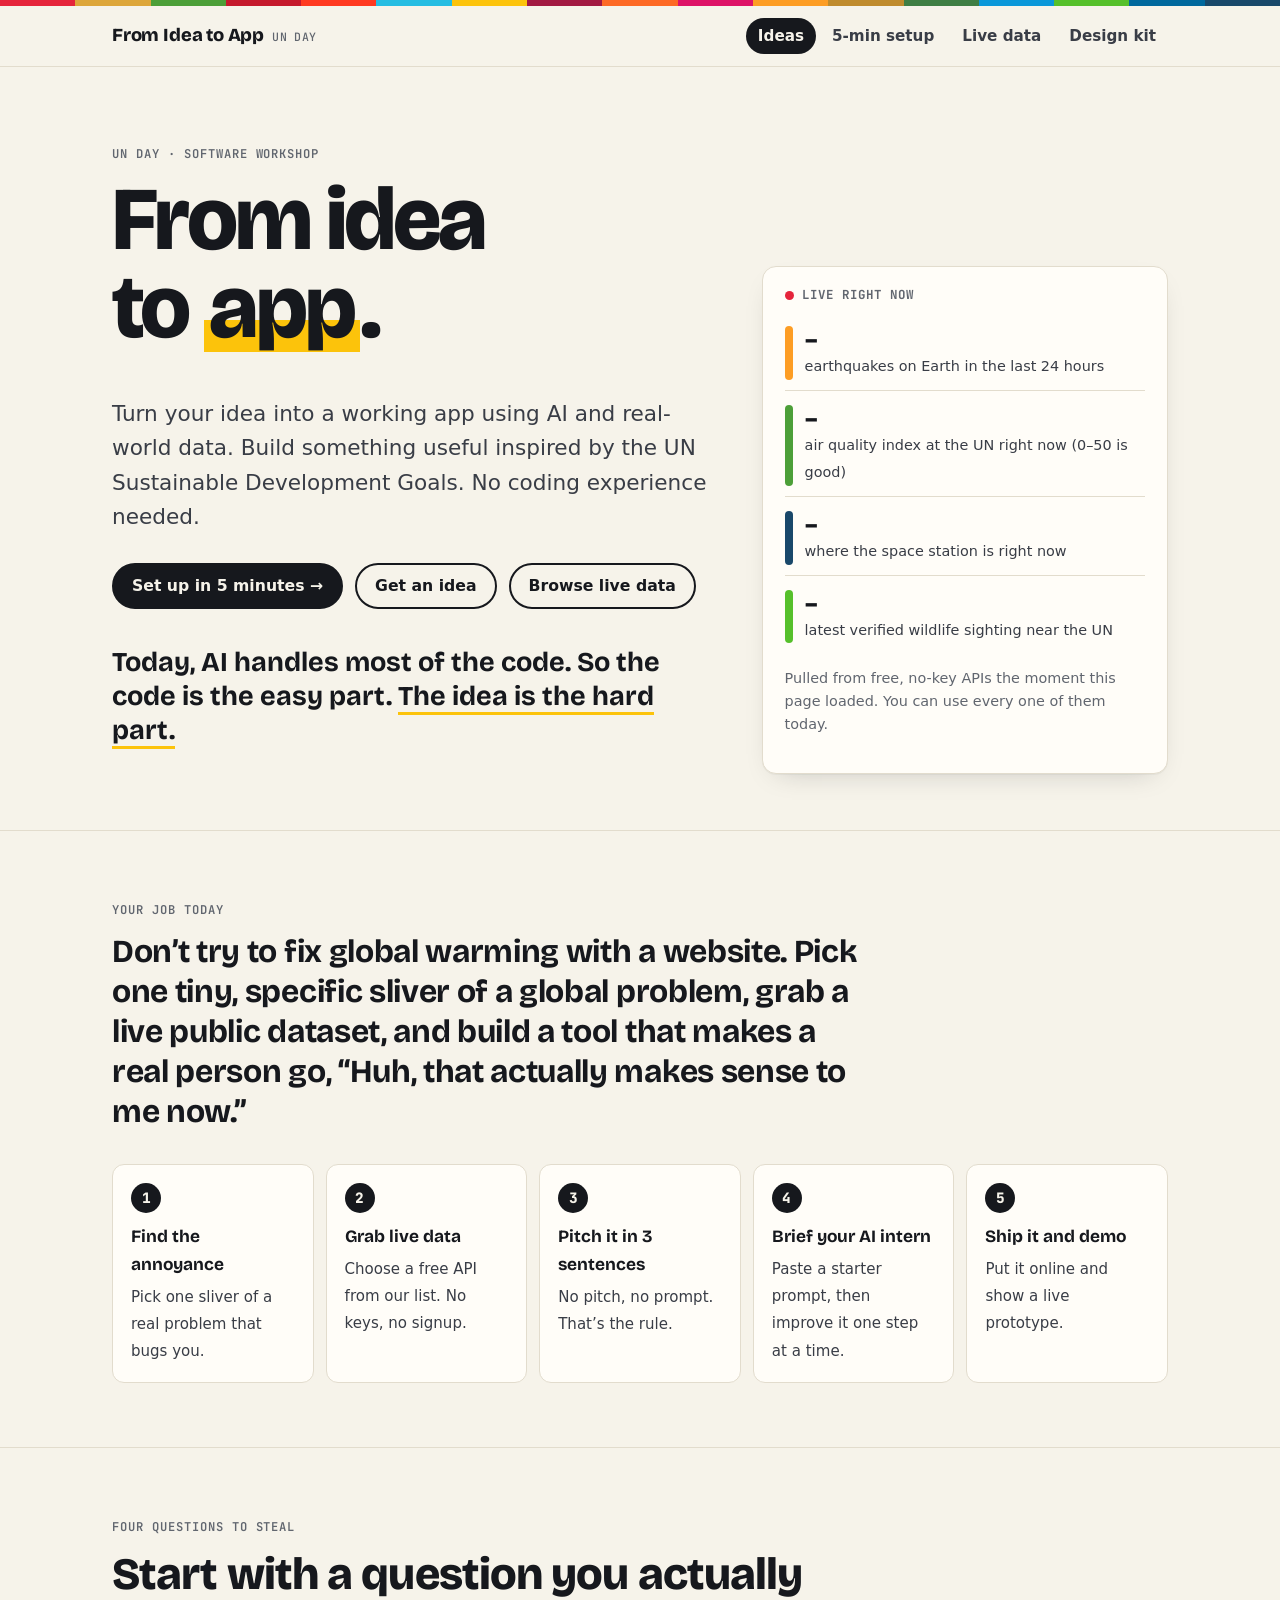
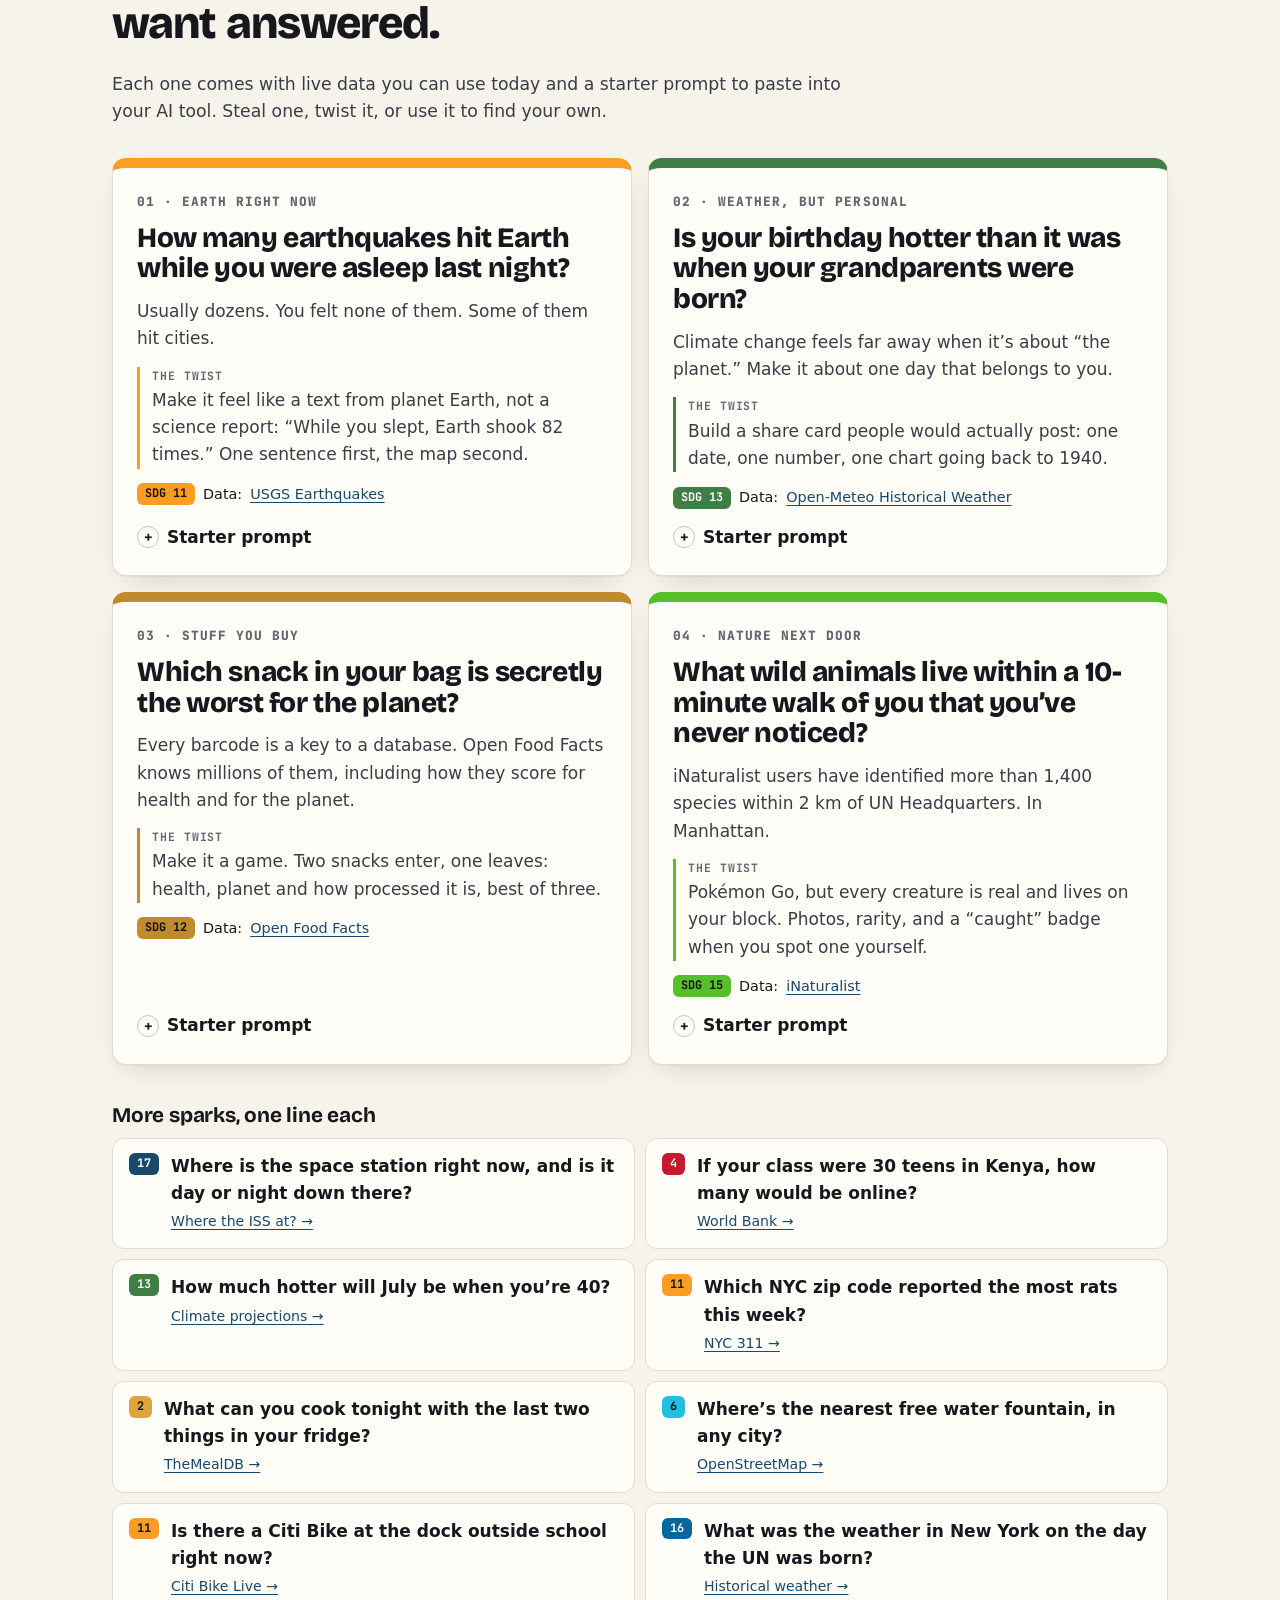
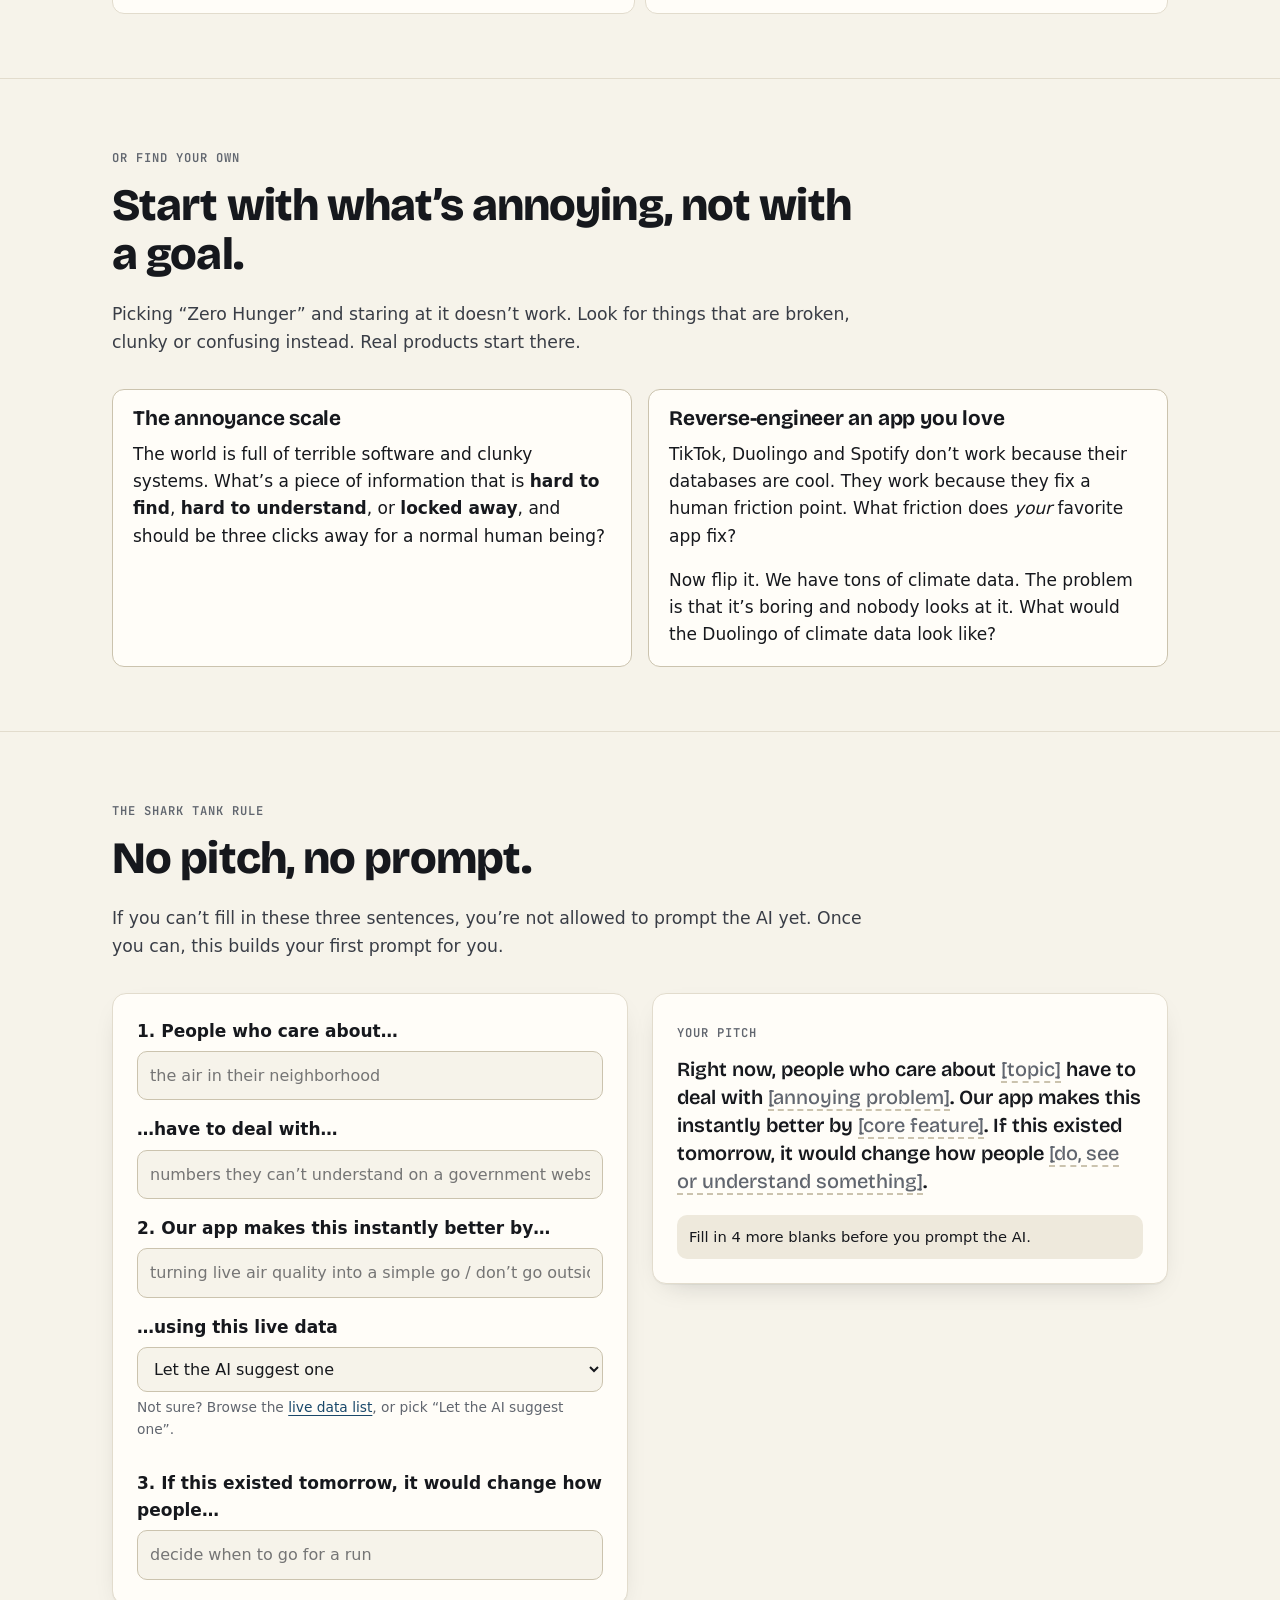
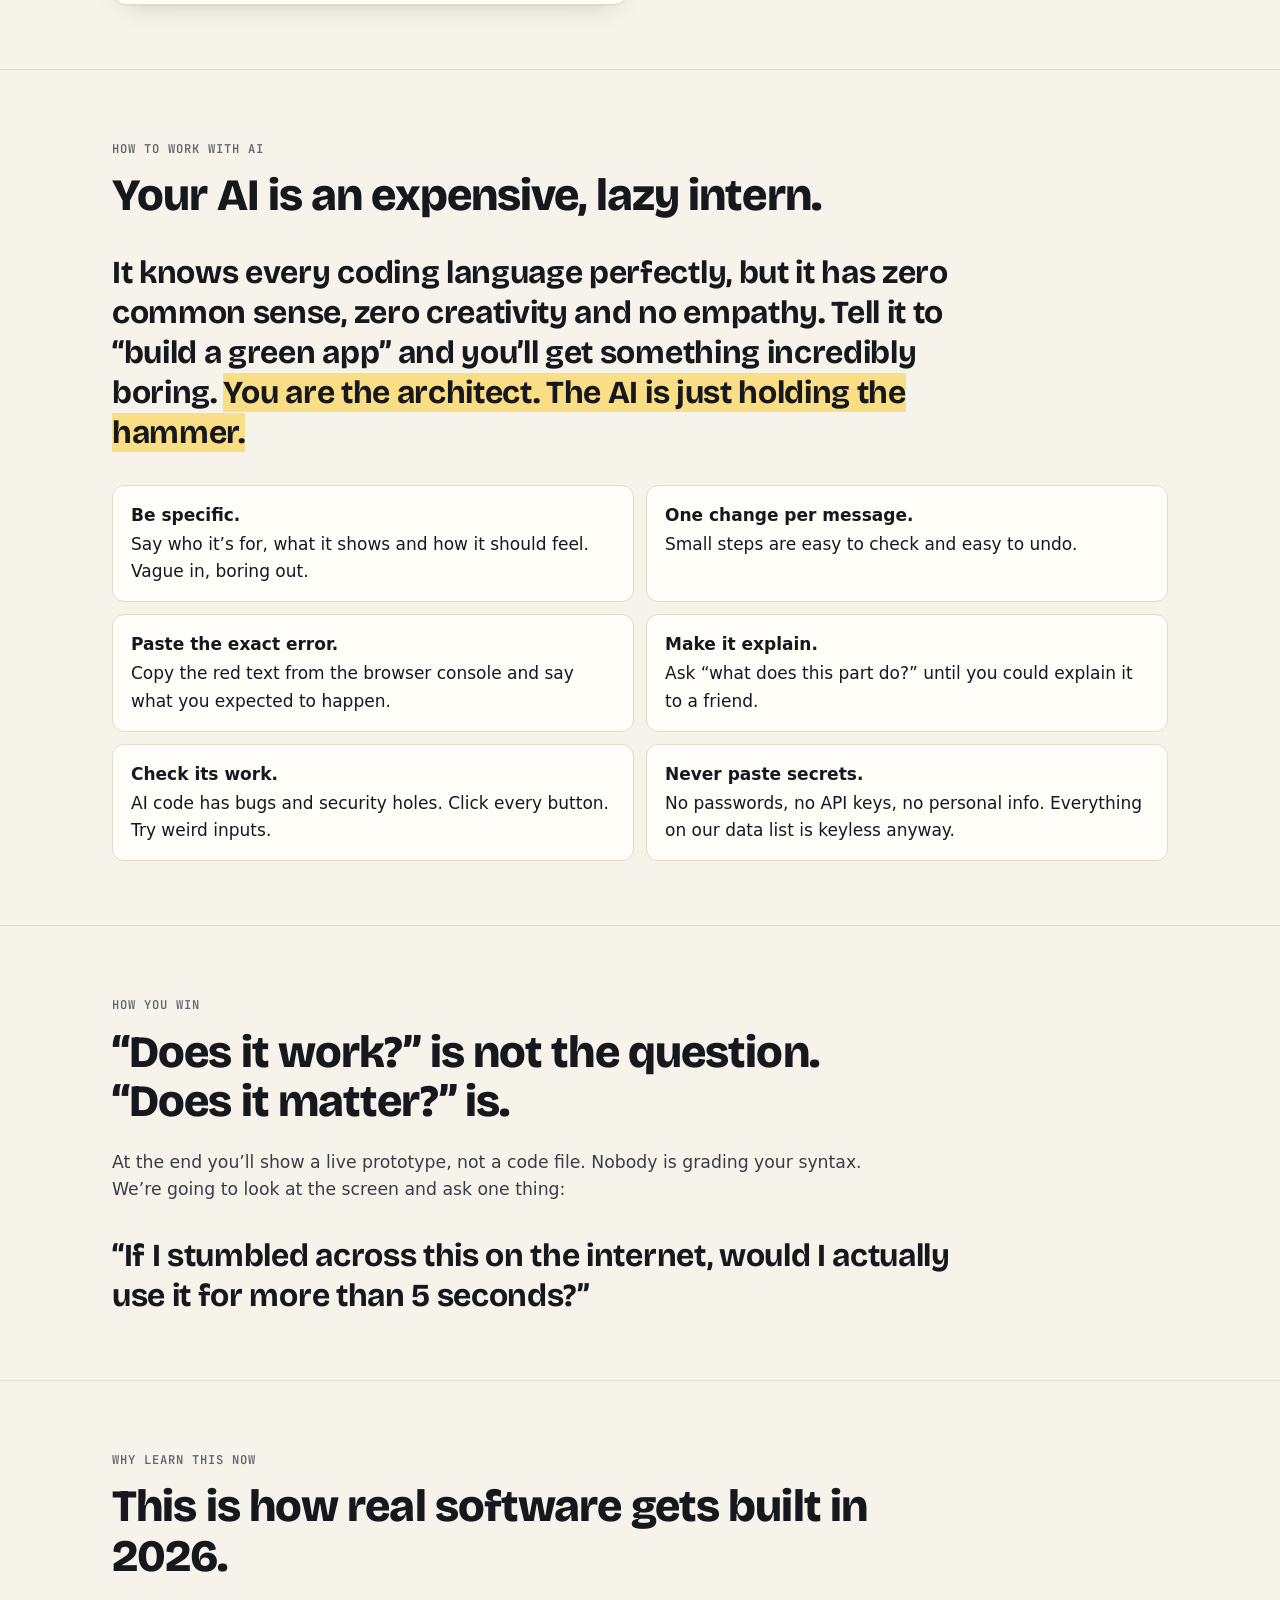
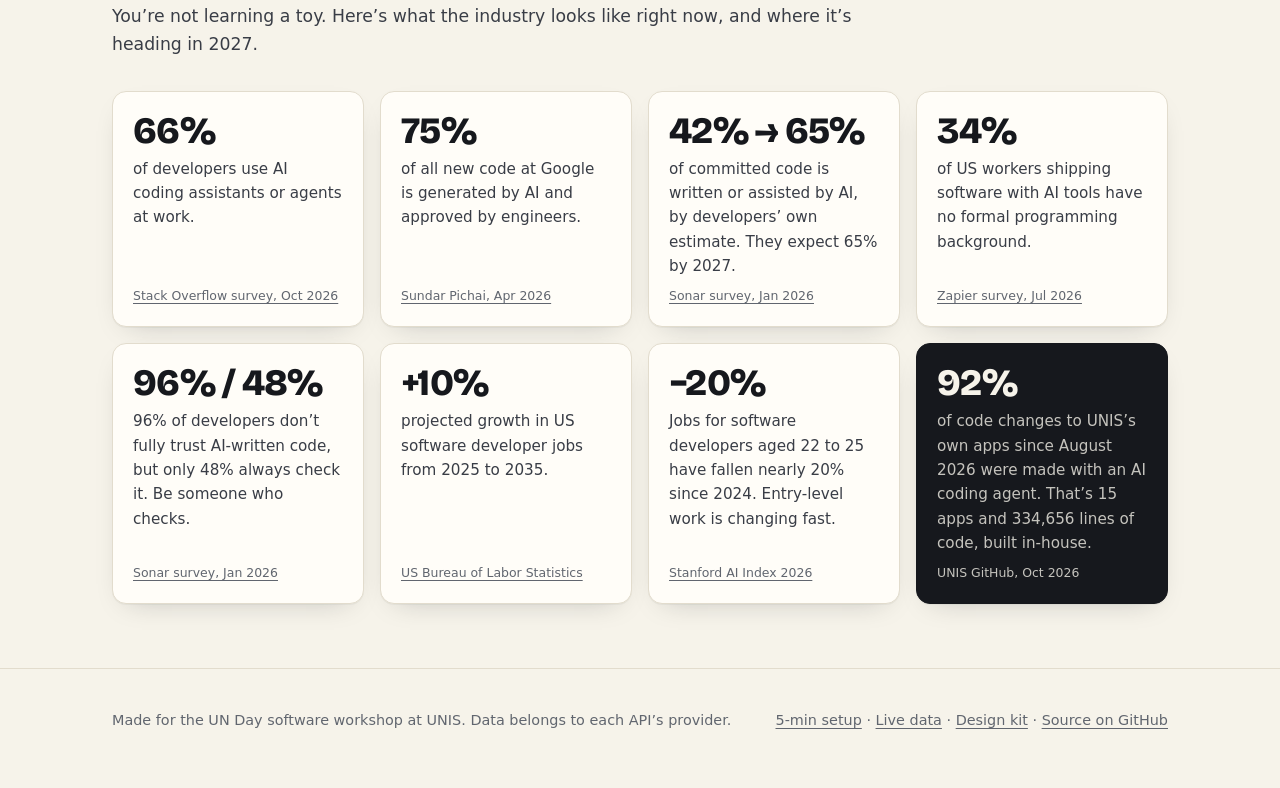
==== commit 3d8948e3: "Add Design kit page with free front-end resources New design.html with 26 free libraries and tools f" ====
--- a/index.html
+++ b/index.html
@@ -22,6 +22,7 @@
         <a href="./" aria-current="page">Ideas</a>
         <a href="start.html">5-min setup</a>
         <a href="apis.html">Live data</a>
+        <a href="design.html">Design kit</a>
       </nav>
     </div>
   </header>
@@ -260,7 +261,7 @@
   <footer class="site-footer">
     <div class="wrap">
       <span>Made for the UN Day software workshop at UNIS. Data belongs to each API’s provider.</span>
-      <span><a href="start.html">5-min setup</a> · <a href="apis.html">Live data</a> · <a href="https://github.com/unisny/UNDaySWE">Source on GitHub</a></span>
+      <span><a href="start.html">5-min setup</a> · <a href="apis.html">Live data</a> · <a href="design.html">Design kit</a> · <a href="https://github.com/unisny/UNDaySWE">Source on GitHub</a></span>
     </div>
   </footer>
 
--- a/assets/style.css
+++ b/assets/style.css
@@ -98,6 +98,7 @@
 .nav a { color: var(--ink-2); text-decoration: none; padding: 6px 12px; border-radius: 999px; font-weight: 600; font-size: .95rem; }
 .nav a:hover { background: var(--code-bg); }
 .nav a[aria-current="page"] { background: var(--ink); color: var(--paper); }
+@media (max-width: 600px) { .nav { gap: 2px; } .nav a { padding: 6px 9px; font-size: .88rem; } }
 
 /* ---------- Sections ---------- */
 
@@ -357,3 +358,28 @@
 .site-footer a { color: inherit; }
 
 .visually-hidden { position: absolute !important; width: 1px; height: 1px; overflow: hidden; clip: rect(0 0 0 0); white-space: nowrap; }
+
+/* ---------- Design kit (cards reuse the .api resource-card styles) ---------- */
+
+.kit-group + .kit-group { margin-top: 48px; }
+.kit-group h2 { font-size: clamp(1.5rem, 3.4vw, 2.1rem); margin-bottom: 18px; }
+.demo iframe { display: block; width: 100%; height: var(--h, 260px); border: 1px solid var(--line); border-radius: 12px; background: #fff; }
+.demo details { margin-top: 10px; }
+.demo details summary { font-size: .88rem; }
+
+.palette { display: grid; gap: 8px; grid-template-columns: repeat(auto-fill, minmax(min(100%, 250px), 1fr)); }
+.swatch { display: grid; grid-template-columns: 28px 1fr auto; align-items: center; gap: 10px; padding: 10px 12px; border-radius: 10px; border: 1px solid var(--line); background: var(--card); color: var(--ink); font: inherit; font-size: .88rem; line-height: 1.3; text-align: left; cursor: pointer; }
+.swatch:hover { border-color: var(--ink); }
+.swatch .chip { width: 28px; height: 28px; border-radius: 6px; background: var(--c); }
+.swatch code { font-size: .76rem; }
+
+.flow.glow { grid-template-columns: 1fr; }
+.flow.glow li { display: grid; grid-template-columns: auto minmax(0, 1fr) auto; gap: 2px 14px; align-items: start; }
+.flow.glow li::before { grid-row: span 2; margin: 0; }
+.flow.glow li b, .flow.glow li span { grid-column: 2; }
+.flow.glow li .copy { grid-column: 3; grid-row: 1 / span 2; align-self: center; }
+@media (max-width: 600px) {
+  .flow.glow li { grid-template-columns: auto minmax(0, 1fr); }
+  .flow.glow li::before { grid-row: span 3; }
+  .flow.glow li .copy { grid-column: 2; grid-row: auto; justify-self: start; margin-top: 8px; }
+}
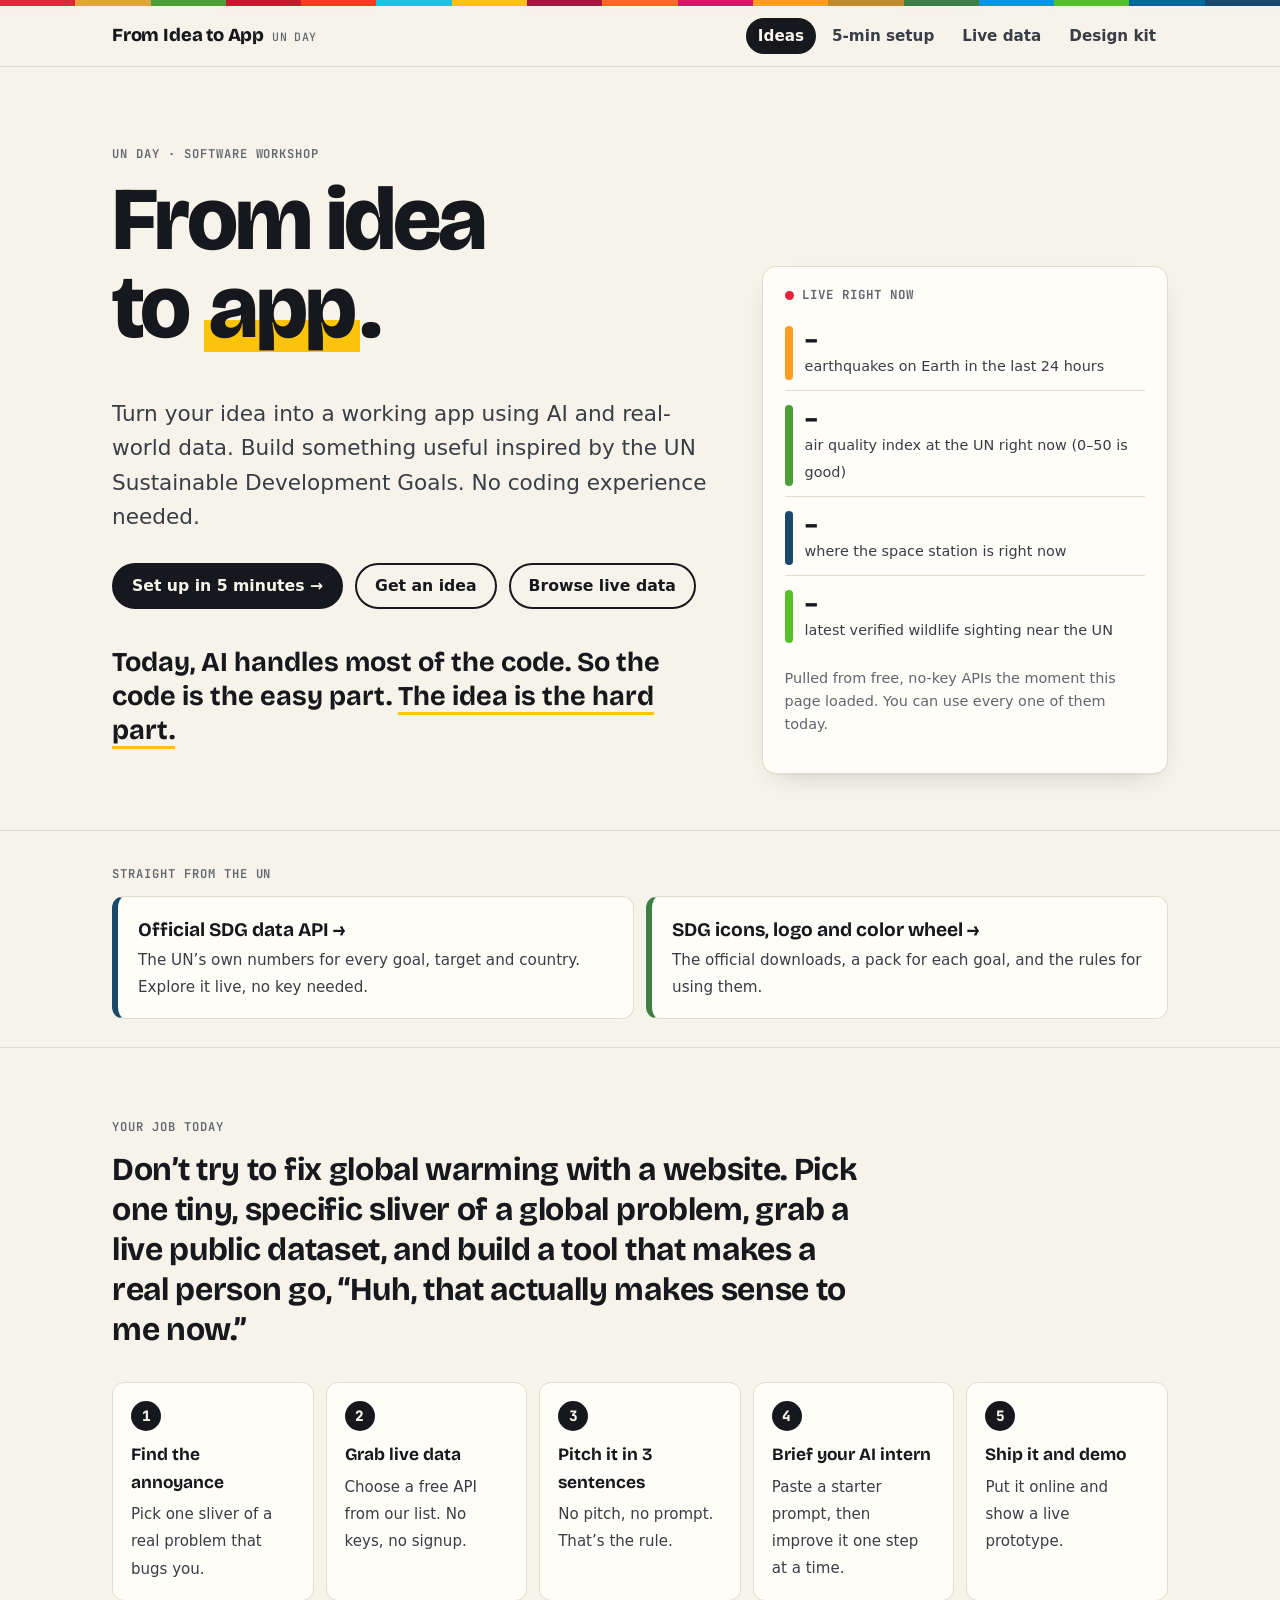
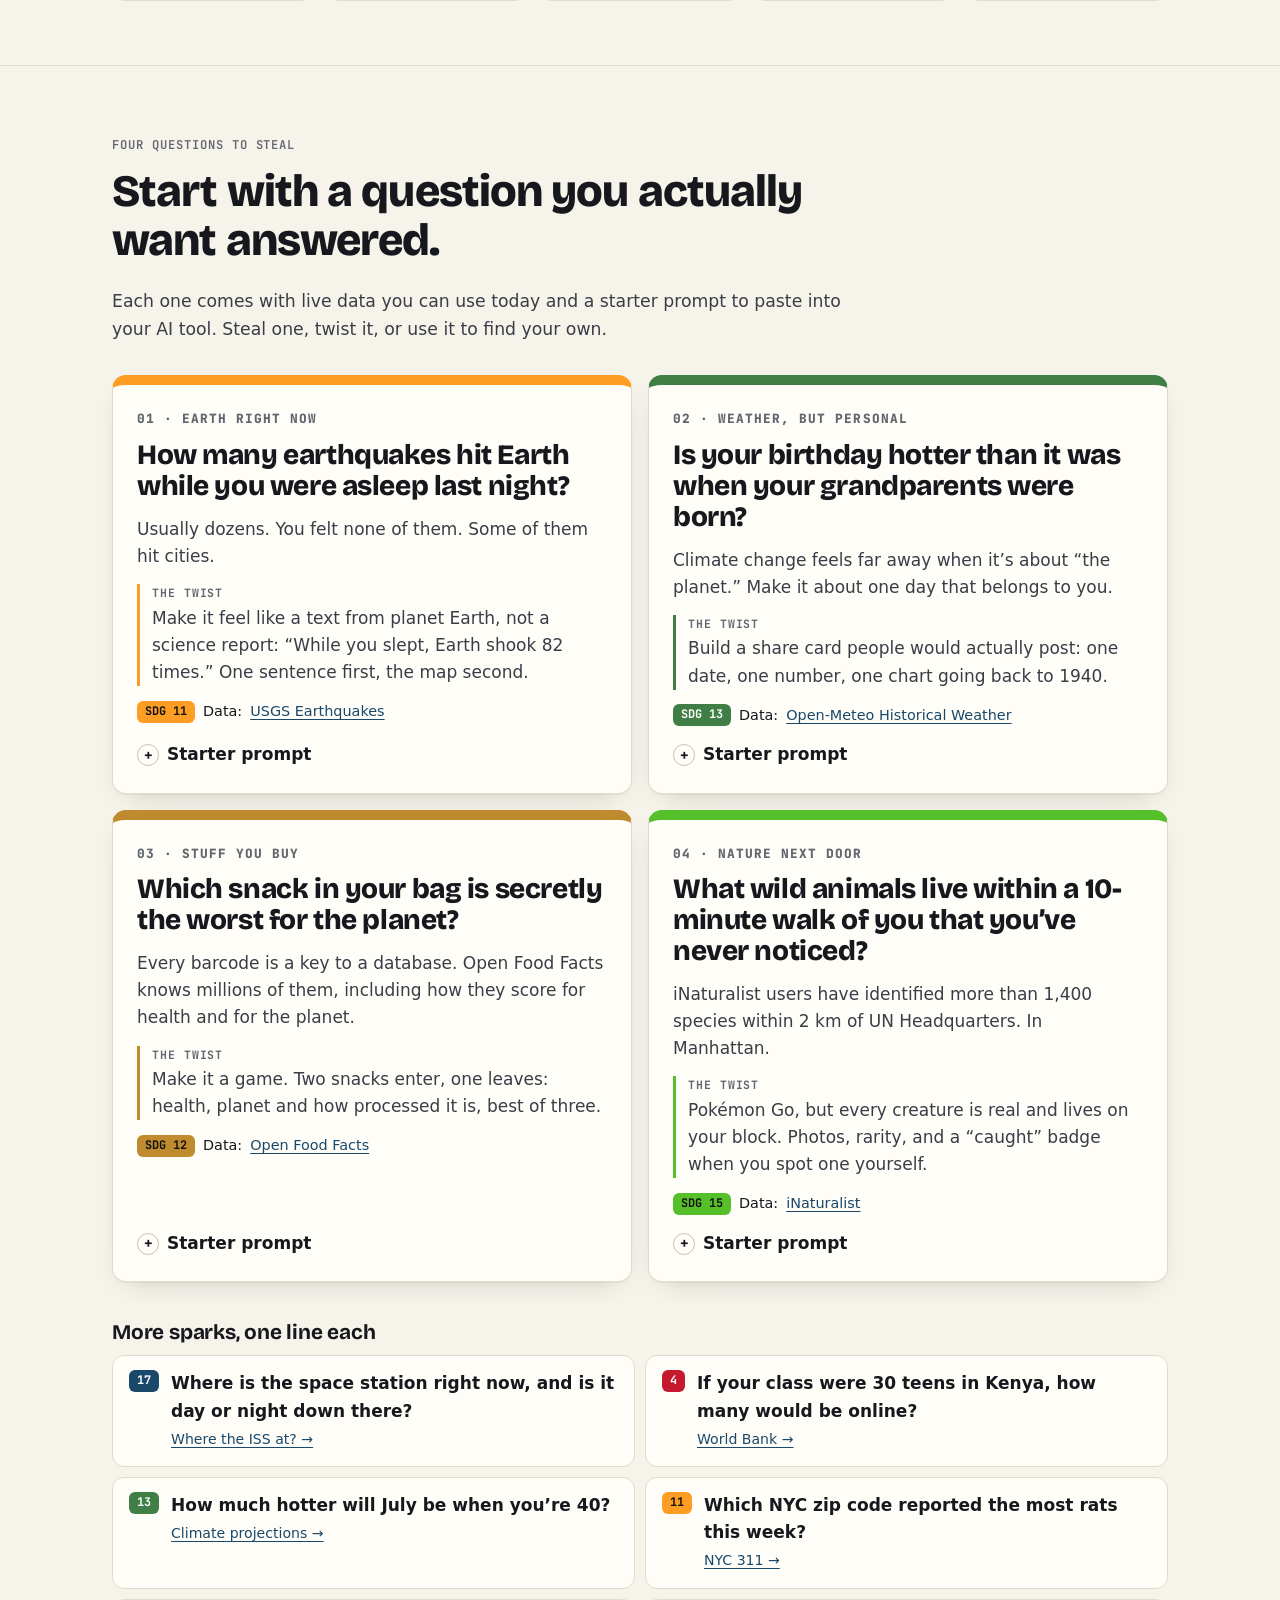
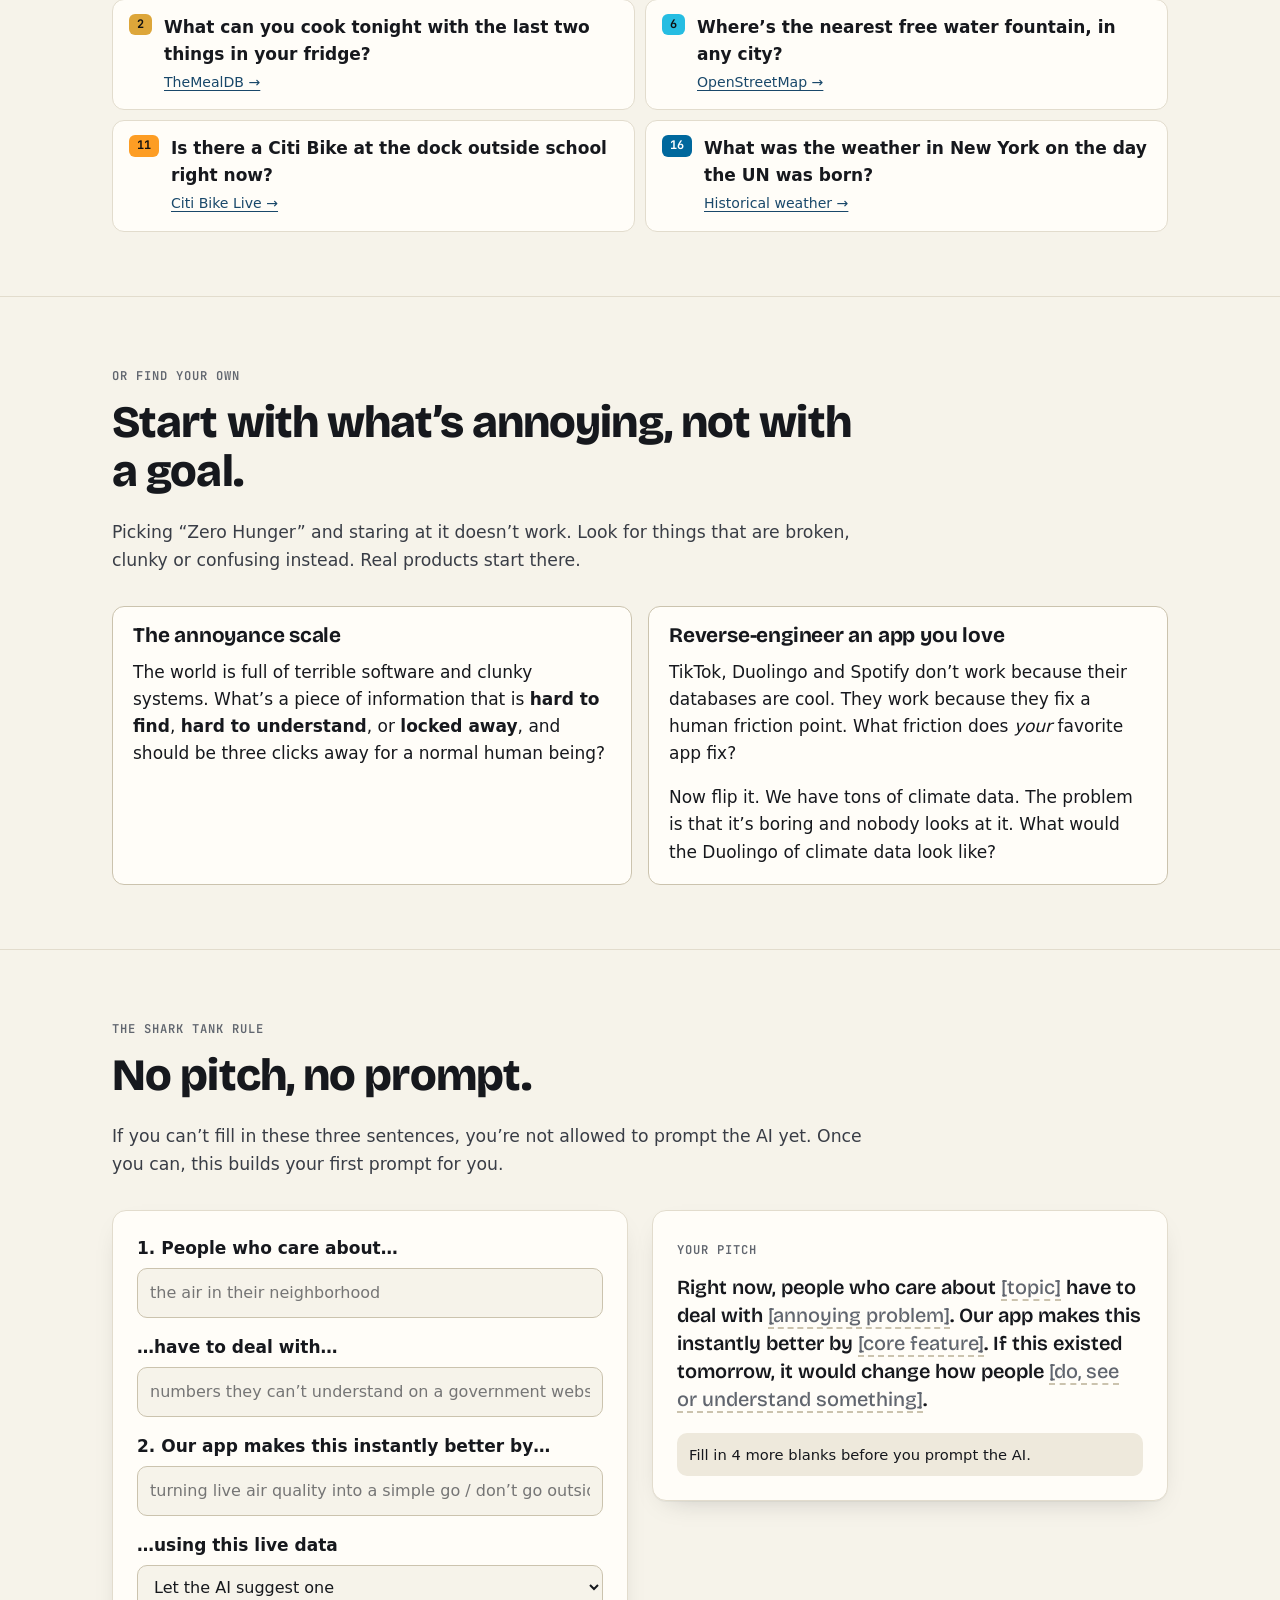
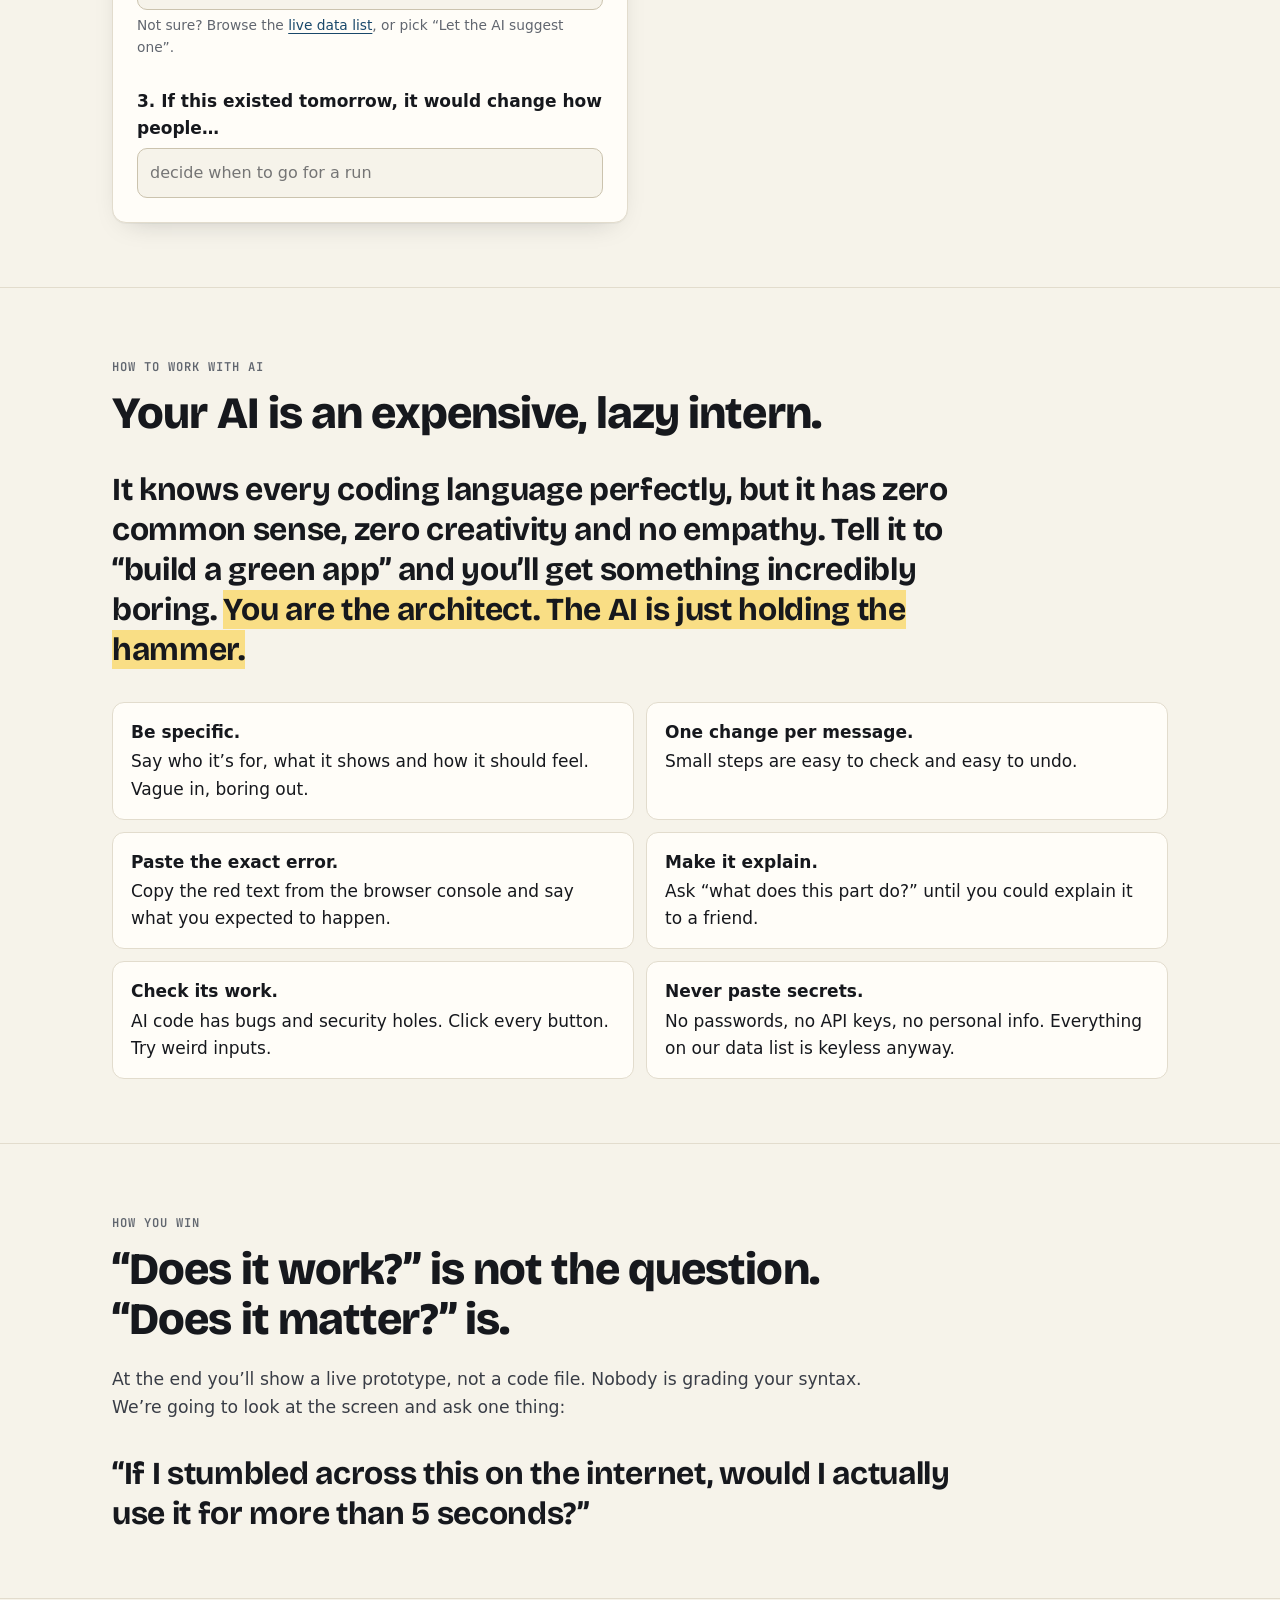
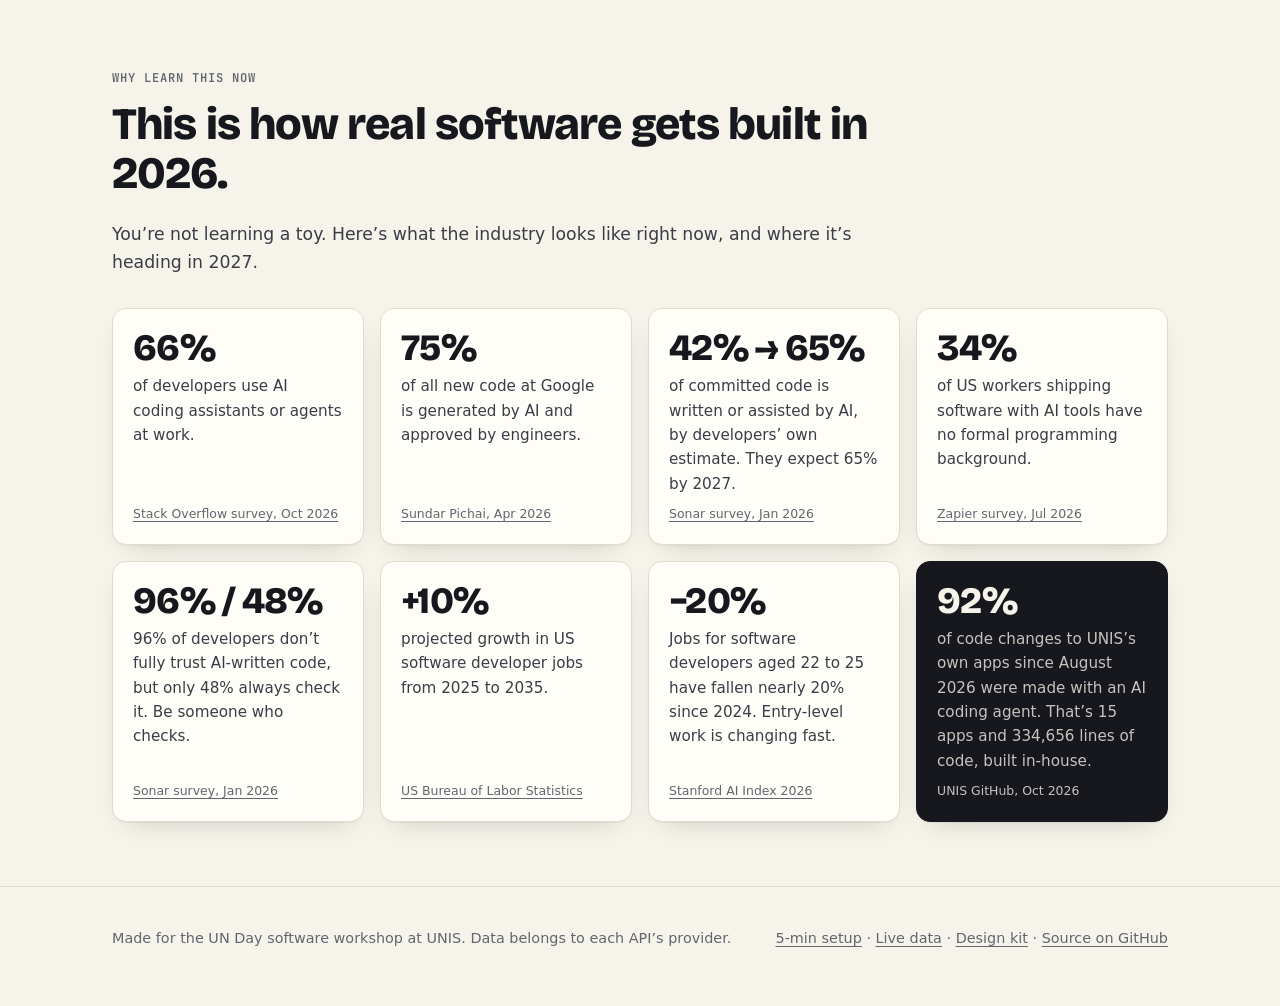
==== commit 102364d1: "Feature the official UN SDG API and SDG brand materials at the top - Live data: new "Start here" exp" ====
--- a/index.html
+++ b/index.html
@@ -49,6 +49,16 @@
       </div>
     </section>
 
+    <section class="official" aria-labelledby="official-title">
+      <div class="wrap">
+        <span class="eyebrow" id="official-title">Straight from the UN</span>
+        <div class="official-links">
+          <a href="apis.html#un-sdg" style="--c: var(--sdg-17)"><b>Official SDG data API →</b><span>The UN’s own numbers for every goal, target and country. Explore it live, no key needed.</span></a>
+          <a href="design.html#sdg-brand" style="--c: var(--sdg-13)"><b>SDG icons, logo and color wheel →</b><span>The official downloads, a pack for each goal, and the rules for using them.</span></a>
+        </div>
+      </div>
+    </section>
+
     <section class="section" id="today">
       <div class="wrap">
         <div class="section-head">
--- a/assets/style.css
+++ b/assets/style.css
@@ -383,3 +383,42 @@
   .flow.glow li::before { grid-row: span 3; }
   .flow.glow li .copy { grid-column: 2; grid-row: auto; justify-self: start; margin-top: 8px; }
 }
+
+/* ---------- UN SDG API explorer (Live data) and SDG brand kit (Design kit) ---------- */
+
+.goal-tiles { display: grid; grid-template-columns: repeat(auto-fill, minmax(42px, 1fr)); gap: 6px; }
+.goal-tile { display: grid; place-items: center; aspect-ratio: 1; border: 0; border-radius: 8px; background: var(--c); color: #111; font: 800 1.1rem/1 var(--font-display); text-decoration: none; cursor: pointer; transition: transform .12s ease; }
+.goal-tile.light-text { color: #fff; }
+.goal-tile:hover { transform: translateY(-2px); }
+.goal-tile[aria-pressed="true"] { outline: 3px solid var(--ink); outline-offset: 2px; }
+
+.explorer { padding: 24px; border-top: 8px solid var(--c); display: grid; grid-template-columns: minmax(0, 1fr); gap: 16px; min-width: 0; }
+.explorer h3 { margin: 0; font-size: 1.4rem; }
+.explorer-controls { display: grid; grid-template-columns: minmax(0, 1fr); gap: 12px; }
+.explorer-controls select { max-width: 100%; text-overflow: ellipsis; }
+@media (min-width: 720px) { .explorer-controls { grid-template-columns: minmax(0, 2fr) minmax(0, 1fr); } }
+.explorer .target { margin: 0; padding: 12px 14px; border-radius: 10px; background: var(--code-bg); color: var(--ink-2); }
+.explorer .target b { display: block; font: 700 .72rem/1.4 var(--font-mono); letter-spacing: .06em; text-transform: uppercase; color: var(--muted); margin-bottom: 2px; }
+.series-grid { display: grid; gap: 12px; min-height: 120px; }
+@media (min-width: 720px) { .series-grid { grid-template-columns: repeat(auto-fit, minmax(240px, 1fr)); } }
+.series { padding: 16px; border: 1px solid var(--line); border-radius: 12px; display: flex; flex-direction: column; gap: 6px; min-width: 0; }
+.series-name { margin: 0; font-size: .88rem; color: var(--ink-2); overflow-wrap: anywhere; }
+.series-value { font: 800 2.2rem/1 var(--font-display); letter-spacing: -.02em; }
+.series-value small { font-size: .55em; margin-left: 2px; }
+.series-meta { margin: 0; font-size: .82rem; color: var(--muted); overflow-wrap: anywhere; }
+.series-spark { width: 100%; height: 48px; margin-top: auto; }
+.series-spark polyline { fill: none; stroke: color-mix(in srgb, var(--c) 80%, var(--ink)); stroke-width: 2.5; vector-effect: non-scaling-stroke; }
+.series-spark circle { fill: color-mix(in srgb, var(--c) 80%, var(--ink)); }
+.explorer .status { margin: 0; font: 600 .85rem/1.4 var(--font-mono); color: var(--muted); }
+.explorer .status.err { color: var(--bad); }
+.endpoint-list { list-style: none; padding: 0; margin: 12px 0 0; display: grid; gap: 10px; font-size: .92rem; }
+.endpoint-list code { display: block; margin-bottom: 2px; }
+
+.official { padding: 28px 0; border-bottom: 1px solid var(--line); }
+.official-links { display: grid; gap: 12px; }
+@media (min-width: 720px) { .official-links { grid-template-columns: repeat(2, 1fr); } }
+.official-links a { display: block; padding: 18px 20px; border-radius: 12px; background: var(--card); border: 1px solid var(--line); border-left: 6px solid var(--c); color: var(--ink); text-decoration: none; }
+.official-links a:hover { border-color: var(--ink); border-left-color: var(--c); }
+.official-links b { display: block; font-family: var(--font-display); font-size: 1.2rem; }
+.official-links span { color: var(--ink-2); font-size: .95rem; }
+.rules-list { margin: 0; padding-left: 1.2em; display: grid; gap: 6px; color: var(--ink-2); }
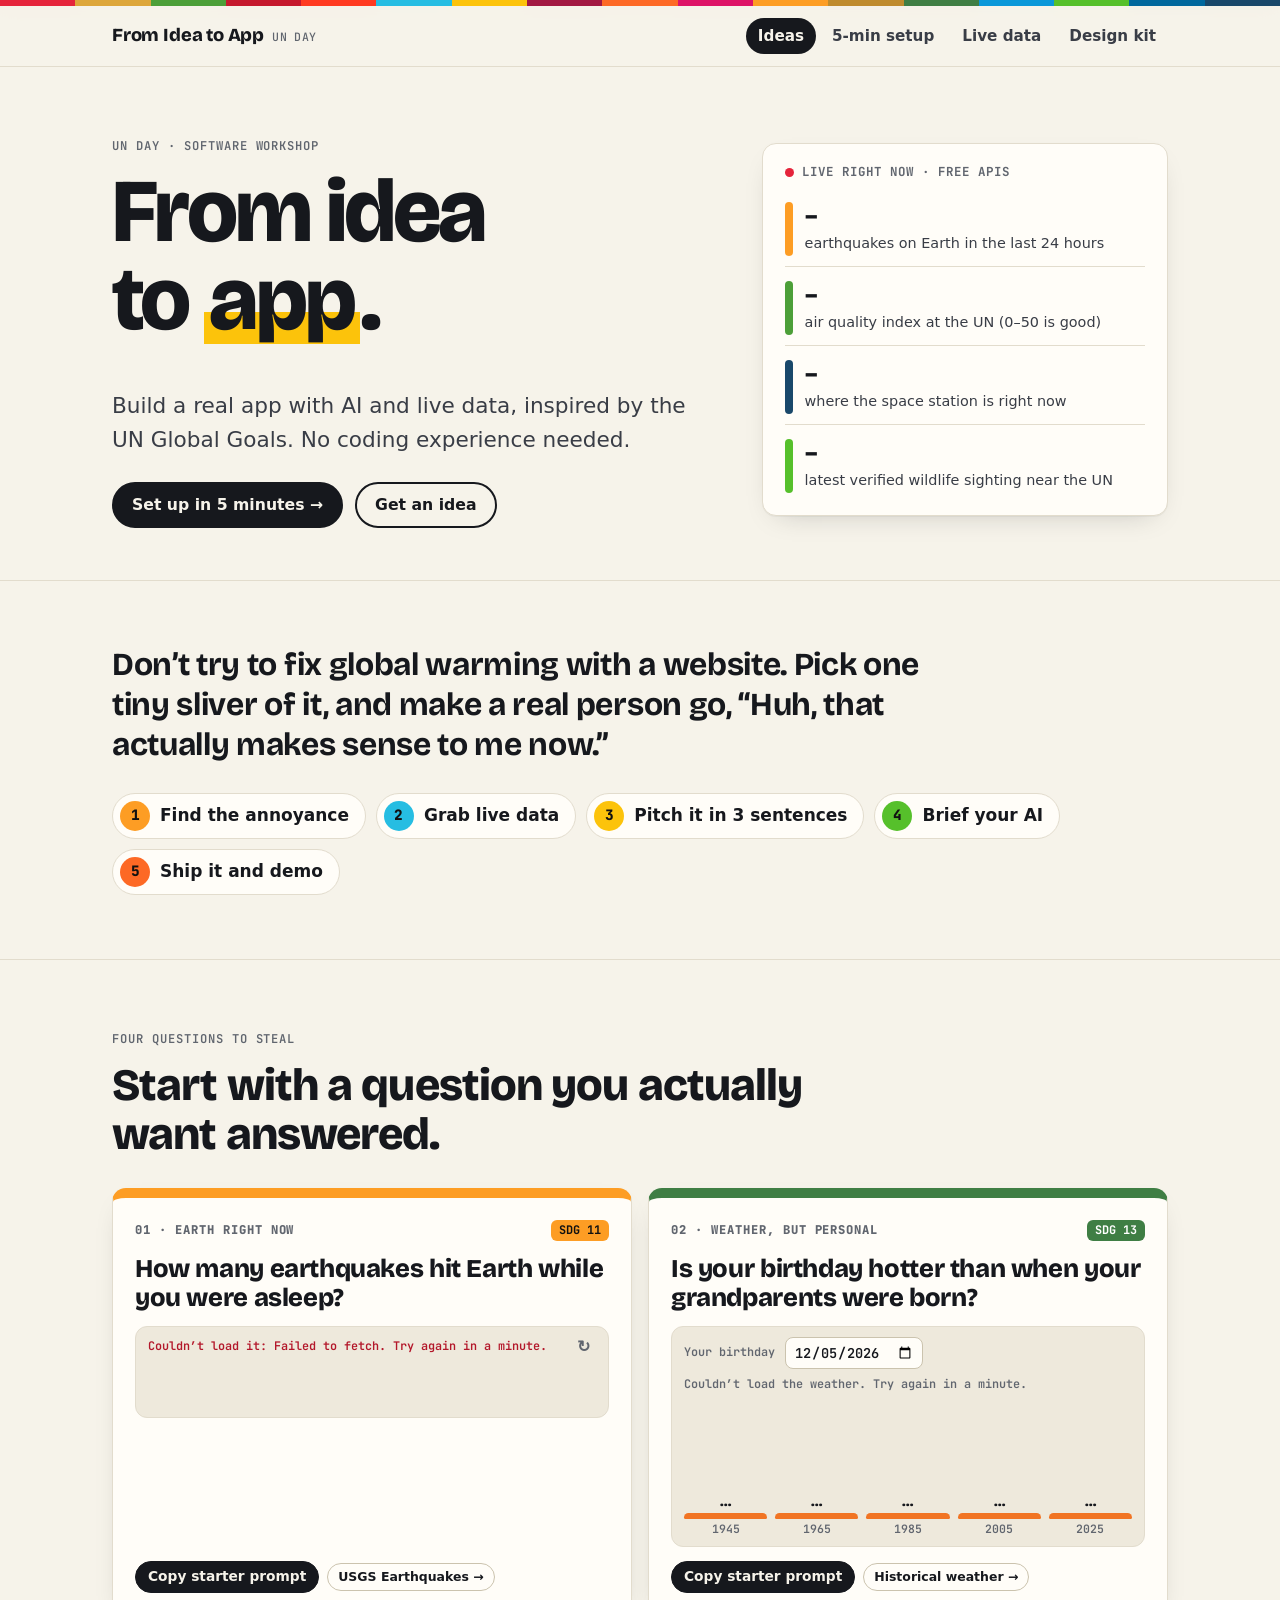
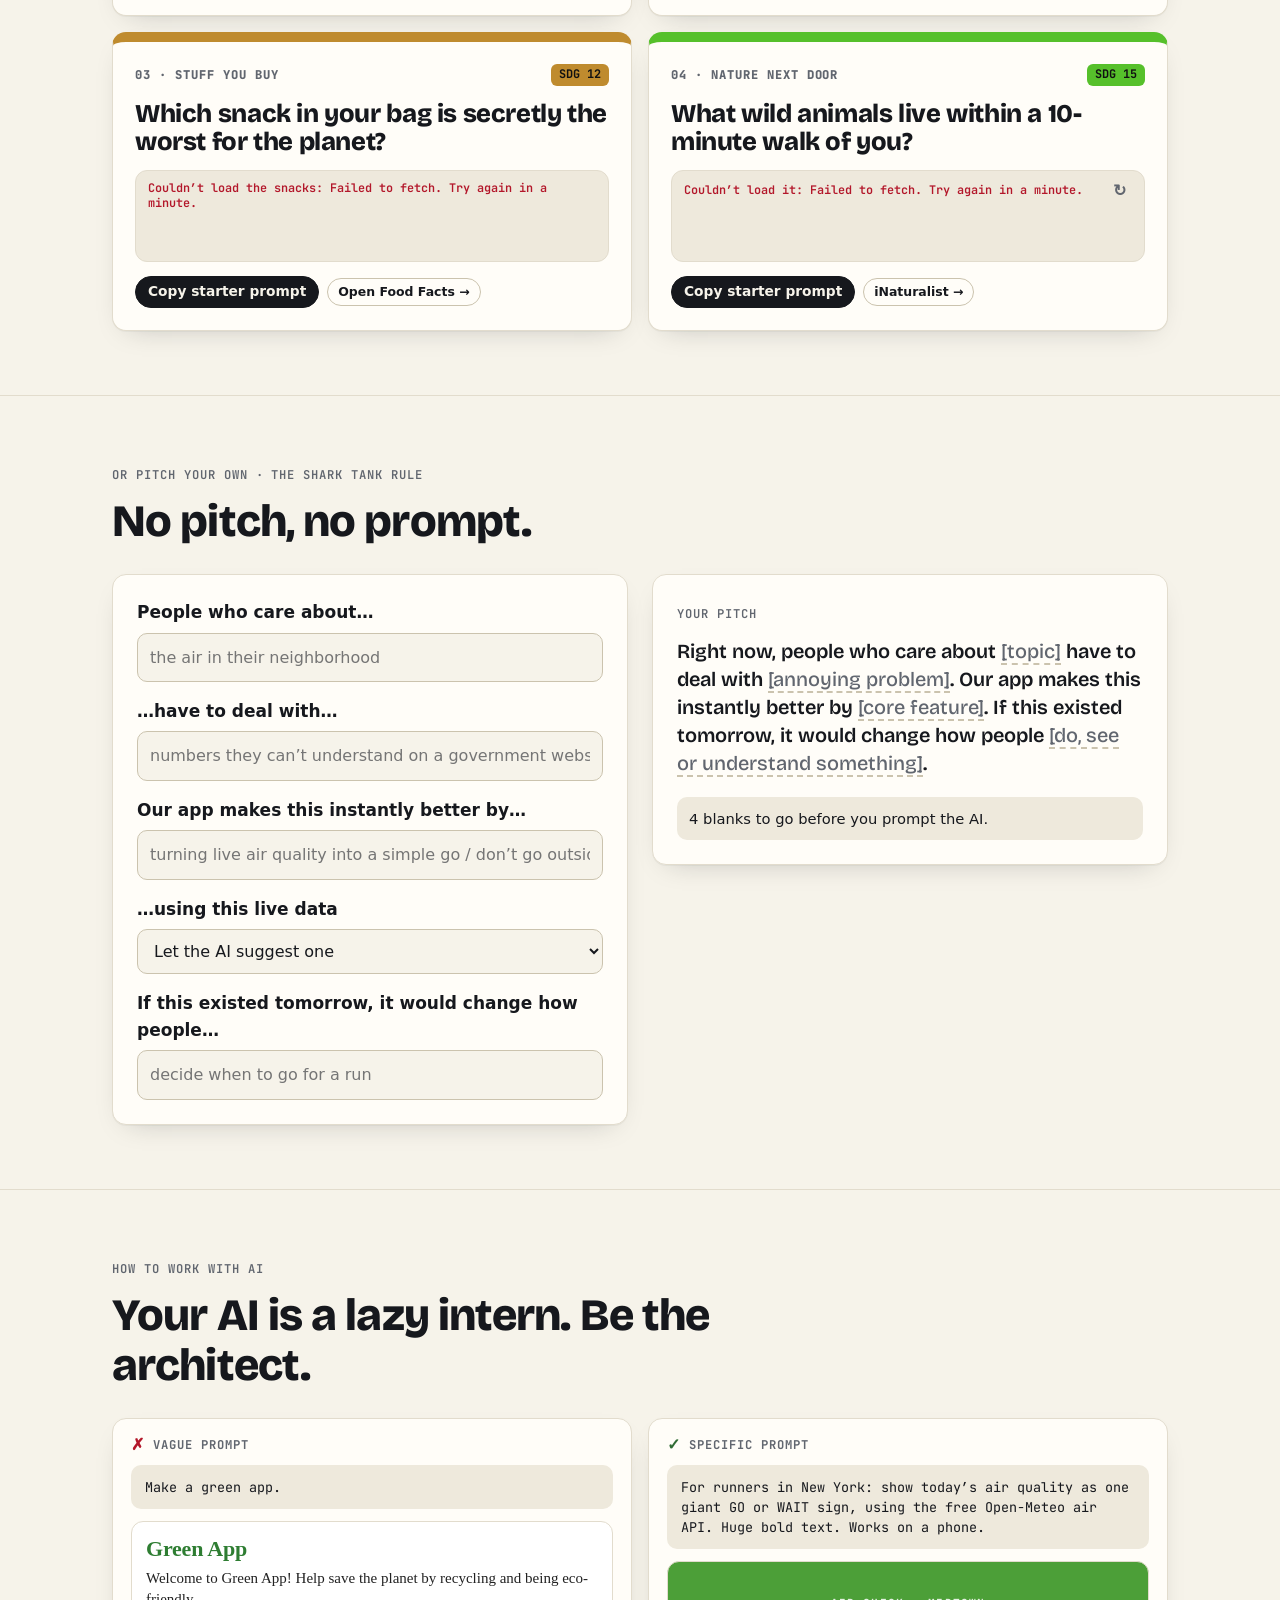
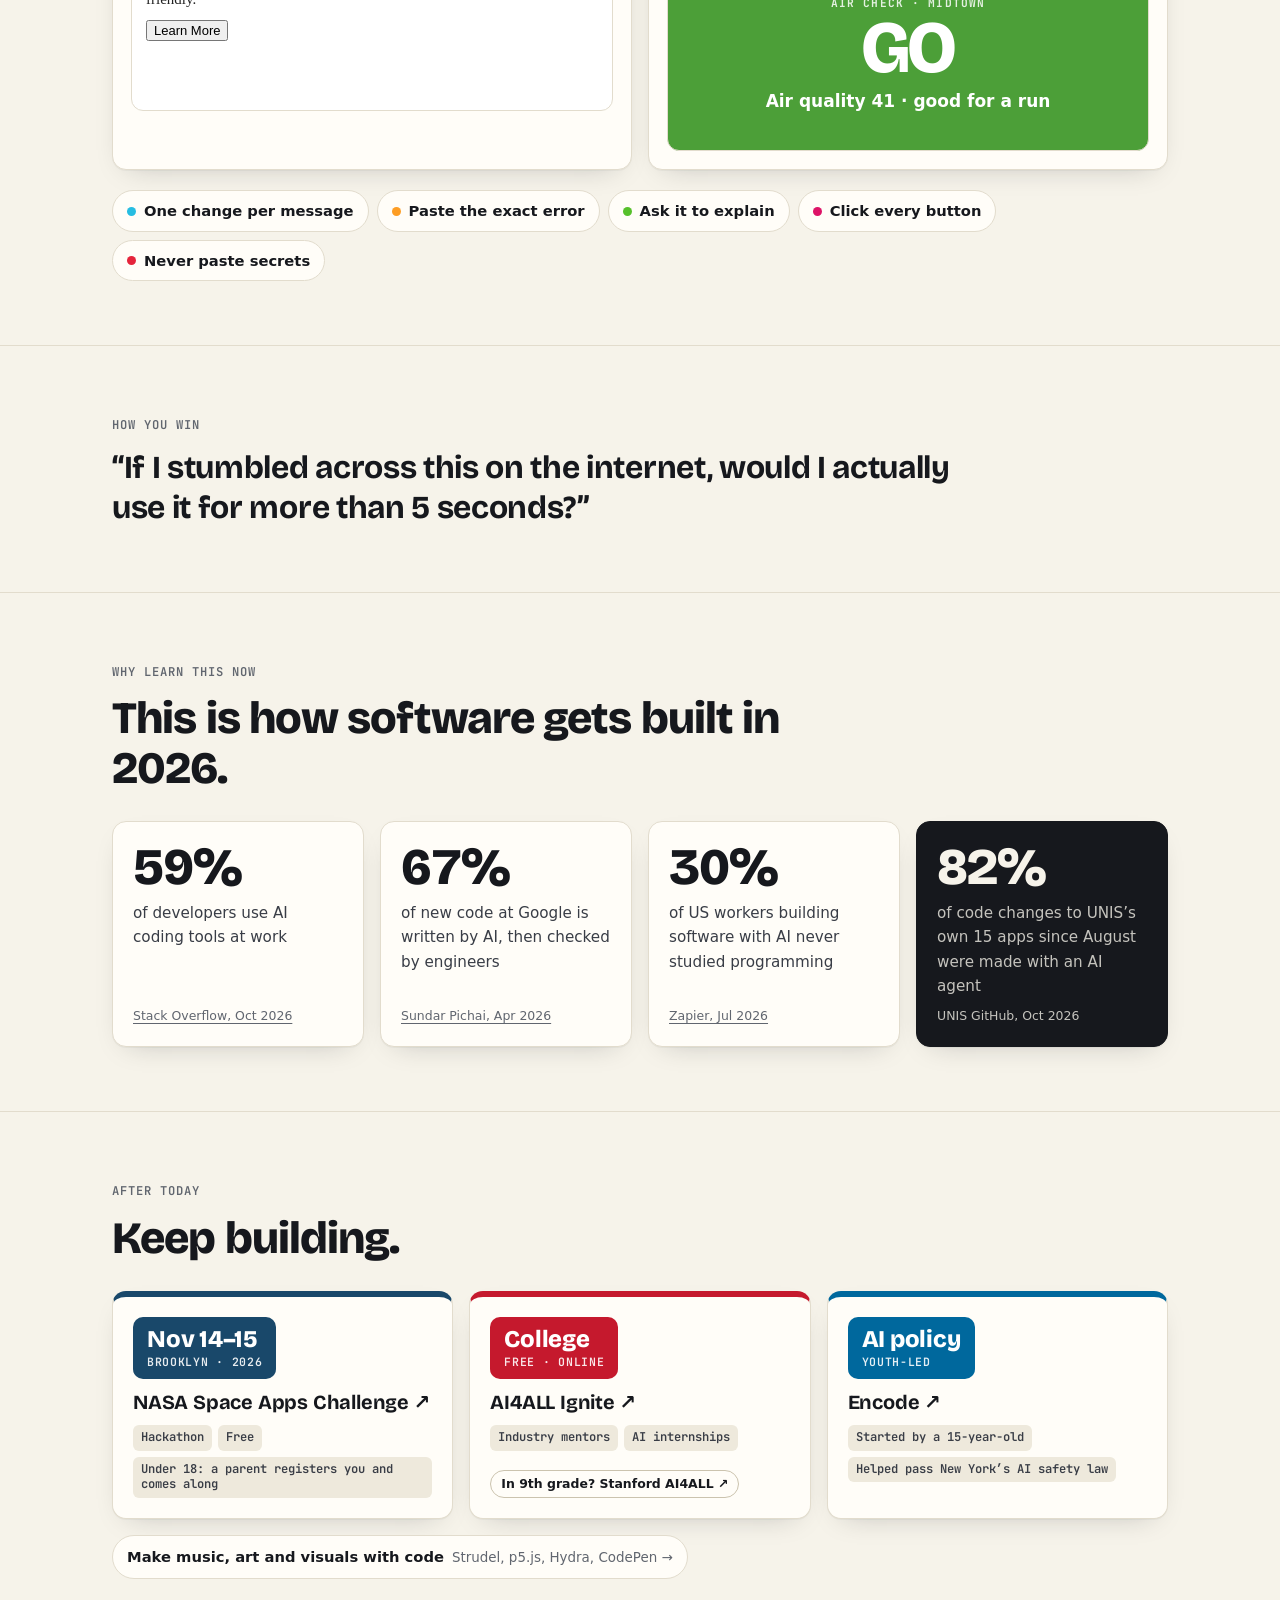
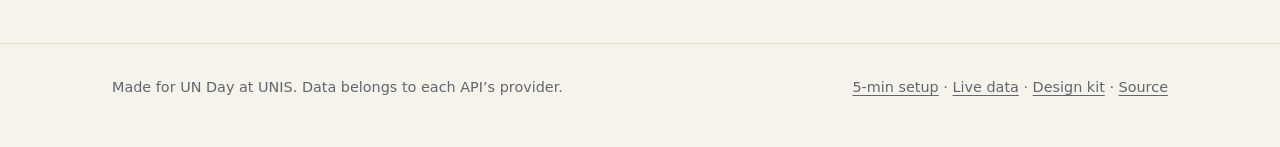
==== commit a49da7a4: "Simplify the site: show live examples instead of explaining them Cut most of the prose on every page" ====
--- a/index.html
+++ b/index.html
@@ -33,46 +33,28 @@
         <div>
           <span class="eyebrow">UN Day · Software workshop</span>
           <h1>From idea<br>to <span class="mark">app</span>.</h1>
-          <p class="lede">Turn your idea into a working app using AI and real-world data. Build something useful inspired by the UN Sustainable Development Goals. No coding experience needed.</p>
+          <p class="lede">Build a real app with AI and live data, inspired by the UN Global Goals. No coding experience needed.</p>
           <div class="hero-actions">
             <a class="btn" href="start.html">Set up in 5 minutes →</a>
             <a class="btn btn-ghost" href="#sparks">Get an idea</a>
-            <a class="btn btn-ghost" href="apis.html">Browse live data</a>
           </div>
-          <p class="kicker">Today, AI handles most of the code. So the code is the easy part. <em>The idea is the hard part.</em></p>
         </div>
         <aside class="card live" aria-labelledby="live-title">
-          <div class="live-head"><span class="dot" aria-hidden="true"></span><span id="live-title">Live right now</span></div>
+          <div class="live-head"><span class="dot" aria-hidden="true"></span><span id="live-title">Live right now · free APIs</span></div>
           <ul class="live-list" id="live-list" aria-live="polite"></ul>
-          <p class="small muted">Pulled from free, no-key APIs the moment this page loaded. You can use every one of them today.</p>
         </aside>
       </div>
     </section>
 
-    <section class="official" aria-labelledby="official-title">
-      <div class="wrap">
-        <span class="eyebrow" id="official-title">Straight from the UN</span>
-        <div class="official-links">
-          <a href="apis.html#un-sdg" style="--c: var(--sdg-17)"><b>Official SDG data API →</b><span>The UN’s own numbers for every goal, target and country. Explore it live, no key needed.</span></a>
-          <a href="design.html#sdg-brand" style="--c: var(--sdg-13)"><b>SDG icons, logo and color wheel →</b><span>The official downloads, a pack for each goal, and the rules for using them.</span></a>
-        </div>
-      </div>
-    </section>
-
     <section class="section" id="today">
       <div class="wrap">
-        <div class="section-head">
-          <span class="eyebrow">Your job today</span>
-          <blockquote class="quote">
-            Don’t try to fix global warming with a website. Pick one tiny, specific sliver of a global problem, grab a live public dataset, and build a tool that makes a real person go, “Huh, that actually makes sense to me now.”
-          </blockquote>
-        </div>
+        <p class="quote">Don’t try to fix global warming with a website. Pick one tiny sliver of it, and make a real person go, “Huh, that actually makes sense to me now.”</p>
         <ol class="flow">
-          <li><b>Find the annoyance</b><span>Pick one sliver of a real problem that bugs you.</span></li>
-          <li><b>Grab live data</b><span>Choose a free API from our list. No keys, no signup.</span></li>
-          <li><b>Pitch it in 3 sentences</b><span>No pitch, no prompt. That’s the rule.</span></li>
-          <li><b>Brief your AI intern</b><span>Paste a starter prompt, then improve it one step at a time.</span></li>
-          <li><b>Ship it and demo</b><span>Put it online and show a live prototype.</span></li>
+          <li><a href="#sparks" style="--c: var(--sdg-11)">Find the annoyance</a></li>
+          <li><a href="apis.html" style="--c: var(--sdg-6)">Grab live data</a></li>
+          <li><a href="#pitch" style="--c: var(--sdg-7)">Pitch it in 3 sentences</a></li>
+          <li><a href="#intern" style="--c: var(--sdg-15)">Brief your AI</a></li>
+          <li><a href="start.html#lane-2" style="--c: var(--sdg-9)">Ship it and demo</a></li>
         </ol>
       </div>
     </section>
@@ -82,90 +64,54 @@
         <div class="section-head">
           <span class="eyebrow">Four questions to steal</span>
           <h2>Start with a question you actually want answered.</h2>
-          <p>Each one comes with live data you can use today and a starter prompt to paste into your AI tool. Steal one, twist it, or use it to find your own.</p>
         </div>
 
         <div class="grid grid-2">
           <article class="card spark" style="--c: var(--sdg-11)">
-            <span class="spark-num">01 · EARTH RIGHT NOW</span>
-            <h3>How many earthquakes hit Earth while you were asleep last night?</h3>
-            <p>Usually dozens. You felt none of them. Some of them hit cities.</p>
-            <p class="twist"><b>The twist</b>Make it feel like a text from planet Earth, not a science report: “While you slept, Earth shook 82 times.” One sentence first, the map second.</p>
-            <div class="meta"><span class="sdg" style="--c: var(--sdg-11)" title="Goal 11: Sustainable Cities and Communities">SDG 11</span> Data: <a href="apis.html#api-quakes">USGS Earthquakes</a></div>
-            <details>
-              <summary>Starter prompt</summary>
-              <div class="codeblock"><pre id="prompt-quakes" data-spark="quakes"></pre><button type="button" class="copy" data-copy="#prompt-quakes">Copy</button></div>
-            </details>
+            <div class="spark-top"><span class="spark-num">01 · Earth right now</span><span class="sdg" style="--c: var(--sdg-11)" title="Goal 11: Sustainable Cities and Communities">SDG 11</span></div>
+            <h3>How many earthquakes hit Earth while you were asleep?</h3>
+            <div class="peek" data-peek="quakes" aria-live="polite"></div>
+            <div class="spark-actions">
+              <button type="button" class="btn btn-sm" data-spark="quakes">Copy starter prompt</button>
+              <a class="copy" href="apis.html#api-quakes">USGS Earthquakes →</a>
+            </div>
           </article>
 
           <article class="card spark" style="--c: var(--sdg-13)">
-            <span class="spark-num">02 · WEATHER, BUT PERSONAL</span>
-            <h3>Is your birthday hotter than it was when your grandparents were born?</h3>
-            <p>Climate change feels far away when it’s about “the planet.” Make it about one day that belongs to you.</p>
-            <p class="twist"><b>The twist</b>Build a share card people would actually post: one date, one number, one chart going back to 1940.</p>
-            <div class="meta"><span class="sdg light-text" style="--c: var(--sdg-13)" title="Goal 13: Climate Action">SDG 13</span> Data: <a href="apis.html#api-history">Open-Meteo Historical Weather</a></div>
-            <details>
-              <summary>Starter prompt</summary>
-              <div class="codeblock"><pre id="prompt-birthday" data-spark="birthday"></pre><button type="button" class="copy" data-copy="#prompt-birthday">Copy</button></div>
-            </details>
+            <div class="spark-top"><span class="spark-num">02 · Weather, but personal</span><span class="sdg light-text" style="--c: var(--sdg-13)" title="Goal 13: Climate Action">SDG 13</span></div>
+            <h3>Is your birthday hotter than when your grandparents were born?</h3>
+            <div class="peek" aria-live="polite">
+              <div class="bday-head">
+                <label for="bday">Your birthday</label><input type="date" id="bday">
+                <span id="bday-note">New York · average high that week</span>
+              </div>
+              <div class="bars" id="bday-bars"></div>
+            </div>
+            <div class="spark-actions">
+              <button type="button" class="btn btn-sm" data-spark="birthday">Copy starter prompt</button>
+              <a class="copy" href="apis.html#api-history">Historical weather →</a>
+            </div>
           </article>
 
           <article class="card spark" style="--c: var(--sdg-12)">
-            <span class="spark-num">03 · STUFF YOU BUY</span>
+            <div class="spark-top"><span class="spark-num">03 · Stuff you buy</span><span class="sdg" style="--c: var(--sdg-12)" title="Goal 12: Responsible Consumption and Production">SDG 12</span></div>
             <h3>Which snack in your bag is secretly the worst for the planet?</h3>
-            <p>Every barcode is a key to a database. Open Food Facts knows millions of them, including how they score for health and for the planet.</p>
-            <p class="twist"><b>The twist</b>Make it a game. Two snacks enter, one leaves: health, planet and how processed it is, best of three.</p>
-            <div class="meta"><span class="sdg" style="--c: var(--sdg-12)" title="Goal 12: Responsible Consumption and Production">SDG 12</span> Data: <a href="apis.html#api-food">Open Food Facts</a></div>
-            <details>
-              <summary>Starter prompt</summary>
-              <div class="codeblock"><pre id="prompt-snacks" data-spark="snacks"></pre><button type="button" class="copy" data-copy="#prompt-snacks">Copy</button></div>
-            </details>
+            <div class="peek" id="battle" aria-live="polite"></div>
+            <div class="spark-actions">
+              <button type="button" class="btn btn-sm" data-spark="snacks">Copy starter prompt</button>
+              <a class="copy" href="apis.html#api-food">Open Food Facts →</a>
+            </div>
           </article>
 
           <article class="card spark" style="--c: var(--sdg-15)">
-            <span class="spark-num">04 · NATURE NEXT DOOR</span>
-            <h3>What wild animals live within a 10-minute walk of you that you’ve never noticed?</h3>
-            <p>iNaturalist users have identified more than 1,400 species within 2 km of UN Headquarters. In Manhattan.</p>
-            <p class="twist"><b>The twist</b>Pokémon Go, but every creature is real and lives on your block. Photos, rarity, and a “caught” badge when you spot one yourself.</p>
-            <div class="meta"><span class="sdg" style="--c: var(--sdg-15)" title="Goal 15: Life on Land">SDG 15</span> Data: <a href="apis.html#api-inat">iNaturalist</a></div>
-            <details>
-              <summary>Starter prompt</summary>
-              <div class="codeblock"><pre id="prompt-wildlife" data-spark="wildlife"></pre><button type="button" class="copy" data-copy="#prompt-wildlife">Copy</button></div>
-            </details>
-          </article>
-        </div>
-
-        <h3 style="margin-top: 40px">More sparks, one line each</h3>
-        <ul class="mini-sparks">
-          <li><span class="sdg light-text" style="--c: var(--sdg-17)">17</span><div><div class="q">Where is the space station right now, and is it day or night down there?</div><a href="apis.html#api-iss">Where the ISS at? →</a></div></li>
-          <li><span class="sdg light-text" style="--c: var(--sdg-4)">4</span><div><div class="q">If your class were 30 teens in Kenya, how many would be online?</div><a href="apis.html#api-worldbank">World Bank →</a></div></li>
-          <li><span class="sdg light-text" style="--c: var(--sdg-13)">13</span><div><div class="q">How much hotter will July be when you’re 40?</div><a href="apis.html#api-future">Climate projections →</a></div></li>
-          <li><span class="sdg" style="--c: var(--sdg-11)">11</span><div><div class="q">Which NYC zip code reported the most rats this week?</div><a href="apis.html#api-nyc311">NYC 311 →</a></div></li>
-          <li><span class="sdg" style="--c: var(--sdg-2)">2</span><div><div class="q">What can you cook tonight with the last two things in your fridge?</div><a href="apis.html#api-meals">TheMealDB →</a></div></li>
-          <li><span class="sdg" style="--c: var(--sdg-6)">6</span><div><div class="q">Where’s the nearest free water fountain, in any city?</div><a href="apis.html#api-overpass">OpenStreetMap →</a></div></li>
-          <li><span class="sdg" style="--c: var(--sdg-11)">11</span><div><div class="q">Is there a Citi Bike at the dock outside school right now?</div><a href="apis.html#api-citibike">Citi Bike Live →</a></div></li>
-          <li><span class="sdg light-text" style="--c: var(--sdg-16)">16</span><div><div class="q">What was the weather in New York on the day the UN was born?</div><a href="apis.html#api-history">Historical weather →</a></div></li>
-        </ul>
-      </div>
-    </section>
-
-    <section class="section" id="your-own">
-      <div class="wrap">
-        <div class="section-head">
-          <span class="eyebrow">Or find your own</span>
-          <h2>Start with what’s annoying, not with a goal.</h2>
-          <p>Picking “Zero Hunger” and staring at it doesn’t work. Look for things that are broken, clunky or confusing instead. Real products start there.</p>
-        </div>
-        <div class="grid grid-2">
-          <div class="callout">
-            <h3>The annoyance scale</h3>
-            <p>The world is full of terrible software and clunky systems. What’s a piece of information that is <b>hard to find</b>, <b>hard to understand</b>, or <b>locked away</b>, and should be three clicks away for a normal human being?</p>
-          </div>
-          <div class="callout">
-            <h3>Reverse-engineer an app you love</h3>
-            <p>TikTok, Duolingo and Spotify don’t work because their databases are cool. They work because they fix a human friction point. What friction does <i>your</i> favorite app fix?</p>
-            <p>Now flip it. We have tons of climate data. The problem is that it’s boring and nobody looks at it. What would the Duolingo of climate data look like?</p>
-          </div>
+            <div class="spark-top"><span class="spark-num">04 · Nature next door</span><span class="sdg" style="--c: var(--sdg-15)" title="Goal 15: Life on Land">SDG 15</span></div>
+            <h3>What wild animals live within a 10-minute walk of you?</h3>
+            <div class="peek" data-peek="inat" aria-live="polite"></div>
+            <div class="spark-actions">
+              <button type="button" class="btn btn-sm" data-spark="wildlife">Copy starter prompt</button>
+              <a class="copy" href="apis.html#api-inat">iNaturalist →</a>
+            </div>
+          </article>
         </div>
       </div>
     </section>
@@ -173,14 +119,13 @@
     <section class="section" id="pitch">
       <div class="wrap">
         <div class="section-head">
-          <span class="eyebrow">The Shark Tank rule</span>
+          <span class="eyebrow">Or pitch your own · the Shark Tank rule</span>
           <h2>No pitch, no prompt.</h2>
-          <p>If you can’t fill in these three sentences, you’re not allowed to prompt the AI yet. Once you can, this builds your first prompt for you.</p>
         </div>
         <div class="builder">
           <form class="card" id="pitch-form" autocomplete="off">
             <div class="field">
-              <label for="p-topic">1. People who care about…</label>
+              <label for="p-topic">People who care about…</label>
               <input id="p-topic" name="topic" placeholder="the air in their neighborhood">
             </div>
             <div class="field">
@@ -188,16 +133,15 @@
               <input id="p-pain" name="pain" placeholder="numbers they can’t understand on a government website">
             </div>
             <div class="field">
-              <label for="p-feature">2. Our app makes this instantly better by…</label>
+              <label for="p-feature">Our app makes this instantly better by…</label>
               <input id="p-feature" name="feature" placeholder="turning live air quality into a simple go / don’t go outside signal">
             </div>
             <div class="field">
               <label for="p-api">…using this live data</label>
               <select id="p-api" name="api"></select>
-              <p class="hint">Not sure? Browse the <a href="apis.html">live data list</a>, or pick “Let the AI suggest one”.</p>
-            </div>
-            <div class="field">
-              <label for="p-change">3. If this existed tomorrow, it would change how people…</label>
+            </div>
+            <div class="field">
+              <label for="p-change">If this existed tomorrow, it would change how people…</label>
               <input id="p-change" name="change" placeholder="decide when to go for a run">
             </div>
           </form>
@@ -205,11 +149,9 @@
           <div class="card pitch-out" aria-live="polite">
             <span class="eyebrow">Your pitch</span>
             <p class="pitch-text" id="pitch-text"></p>
-            <div class="gate" id="pitch-gate"></div>
+            <p class="gate" id="pitch-gate"></p>
             <div id="pitch-prompt-wrap" hidden>
-              <h3 style="margin-top: 20px">Your first prompt</h3>
               <div class="codeblock"><pre id="pitch-prompt"></pre><button type="button" class="copy" data-copy="#pitch-prompt">Copy</button></div>
-              <p class="small muted" style="margin-top: 10px">Paste it into the AI tool from <a href="start.html">the 5-minute setup</a>.</p>
             </div>
           </div>
         </div>
@@ -220,30 +162,42 @@
       <div class="wrap">
         <div class="section-head">
           <span class="eyebrow">How to work with AI</span>
-          <h2>Your AI is an expensive, lazy intern.</h2>
-        </div>
-        <blockquote class="quote" style="margin-bottom: 32px">
-          It knows every coding language perfectly, but it has zero common sense, zero creativity and no empathy. Tell it to “build a green app” and you’ll get something incredibly boring. <span style="background: color-mix(in srgb, var(--hi) 45%, transparent)">You are the architect. The AI is just holding the hammer.</span>
-        </blockquote>
-        <ul class="rules">
-          <li><b>Be specific.</b>Say who it’s for, what it shows and how it should feel. Vague in, boring out.</li>
-          <li><b>One change per message.</b>Small steps are easy to check and easy to undo.</li>
-          <li><b>Paste the exact error.</b>Copy the red text from the browser console and say what you expected to happen.</li>
-          <li><b>Make it explain.</b>Ask “what does this part do?” until you could explain it to a friend.</li>
-          <li><b>Check its work.</b>AI code has bugs and security holes. Click every button. Try weird inputs.</li>
-          <li><b>Never paste secrets.</b>No passwords, no API keys, no personal info. Everything on our data list is keyless anyway.</li>
+          <h2>Your AI is a lazy intern. Be the architect.</h2>
+        </div>
+        <div class="compare">
+          <figure class="card try bad">
+            <figcaption>Vague prompt</figcaption>
+            <pre>Make a green app.</pre>
+            <div class="screen screen-bad" aria-label="A boring result">
+              <h4>Green App</h4>
+              <p>Welcome to Green App! Help save the planet by recycling and being eco-friendly.</p>
+              <button type="button" tabindex="-1">Learn More</button>
+            </div>
+          </figure>
+          <figure class="card try good">
+            <figcaption>Specific prompt</figcaption>
+            <pre>For runners in New York: show today’s air quality as one giant GO or WAIT sign, using the free Open-Meteo air API. Huge bold text. Works on a phone.</pre>
+            <div class="screen screen-good" aria-label="A clear, useful result">
+              <small>AIR CHECK · MIDTOWN</small>
+              <b id="mock-go">GO</b>
+              <span id="mock-aqi">Air quality 41 · good for a run</span>
+            </div>
+          </figure>
+        </div>
+        <ul class="rule-chips">
+          <li style="--c: var(--sdg-6)">One change per message</li>
+          <li style="--c: var(--sdg-11)">Paste the exact error</li>
+          <li style="--c: var(--sdg-15)">Ask it to explain</li>
+          <li style="--c: var(--sdg-10)">Click every button</li>
+          <li style="--c: var(--sdg-1)">Never paste secrets</li>
         </ul>
       </div>
     </section>
 
     <section class="section" id="win">
       <div class="wrap">
-        <div class="section-head">
-          <span class="eyebrow">How you win</span>
-          <h2>“Does it work?” is not the question. “Does it matter?” is.</h2>
-          <p>At the end you’ll show a live prototype, not a code file. Nobody is grading your syntax. We’re going to look at the screen and ask one thing:</p>
-        </div>
-        <blockquote class="quote">“If I stumbled across this on the internet, would I actually use it for more than 5 seconds?”</blockquote>
+        <span class="eyebrow">How you win</span>
+        <p class="quote">“If I stumbled across this on the internet, would I actually use it for more than 5 seconds?”</p>
       </div>
     </section>
 
@@ -251,18 +205,43 @@
       <div class="wrap">
         <div class="section-head">
           <span class="eyebrow">Why learn this now</span>
-          <h2>This is how real software gets built in 2026.</h2>
-          <p>You’re not learning a toy. Here’s what the industry looks like right now, and where it’s heading in 2027.</p>
+          <h2>This is how software gets built in 2026.</h2>
         </div>
         <div class="grid grid-4">
-          <div class="card stat"><span class="fig">66%</span><p>of developers use AI coding assistants or agents at work.</p><span class="src"><a href="https://stackoverflow.co/company/press/archive/stack-overflow-annual-developer-survey-ai-trust-conditional/" target="_blank" rel="noopener">Stack Overflow survey, Oct 2026</a></span></div>
-          <div class="card stat"><span class="fig">75%</span><p>of all new code at Google is generated by AI and approved by engineers.</p><span class="src"><a href="https://blog.google/innovation-and-ai/infrastructure-and-cloud/google-cloud/cloud-next-2026-sundar-pichai/" target="_blank" rel="noopener">Sundar Pichai, Apr 2026</a></span></div>
-          <div class="card stat"><span class="fig">42% → 65%</span><p>of committed code is written or assisted by AI, by developers’ own estimate. They expect 65% by 2027.</p><span class="src"><a href="https://www.sonarsource.com/company/press-releases/sonar-data-reveals-critical-verification-gap-in-ai-coding/" target="_blank" rel="noopener">Sonar survey, Jan 2026</a></span></div>
-          <div class="card stat"><span class="fig">34%</span><p>of US workers shipping software with AI tools have no formal programming background.</p><span class="src"><a href="https://zapier.com/blog/building-business-software/" target="_blank" rel="noopener">Zapier survey, Jul 2026</a></span></div>
-          <div class="card stat"><span class="fig">96% / 48%</span><p>96% of developers don’t fully trust AI-written code, but only 48% always check it. Be someone who checks.</p><span class="src"><a href="https://www.sonarsource.com/company/press-releases/sonar-data-reveals-critical-verification-gap-in-ai-coding/" target="_blank" rel="noopener">Sonar survey, Jan 2026</a></span></div>
-          <div class="card stat"><span class="fig">+10%</span><p>projected growth in US software developer jobs from 2025 to 2035.</p><span class="src"><a href="https://data.bls.gov/projections/nationalMatrix?ioType=o&amp;queryParams=15-1252" target="_blank" rel="noopener">US Bureau of Labor Statistics</a></span></div>
-          <div class="card stat"><span class="fig">−20%</span><p>Jobs for software developers aged 22 to 25 have fallen nearly 20% since 2024. Entry-level work is changing fast.</p><span class="src"><a href="https://hai.stanford.edu/ai-index/2026-ai-index-report/economy" target="_blank" rel="noopener">Stanford AI Index 2026</a></span></div>
-          <div class="card stat unis"><span class="fig">92%</span><p>of code changes to UNIS’s own apps since August 2026 were made with an AI coding agent. That’s 15 apps and 334,656 lines of code, built in-house.</p><span class="src">UNIS GitHub, Oct 2026</span></div>
+          <div class="card stat"><span class="fig" data-count="66">66%</span><p>of developers use AI coding tools at work</p><span class="src"><a href="https://stackoverflow.co/company/press/archive/stack-overflow-annual-developer-survey-ai-trust-conditional/" target="_blank" rel="noopener">Stack Overflow, Oct 2026</a></span></div>
+          <div class="card stat"><span class="fig" data-count="75">75%</span><p>of new code at Google is written by AI, then checked by engineers</p><span class="src"><a href="https://blog.google/innovation-and-ai/infrastructure-and-cloud/google-cloud/cloud-next-2026-sundar-pichai/" target="_blank" rel="noopener">Sundar Pichai, Apr 2026</a></span></div>
+          <div class="card stat"><span class="fig" data-count="34">34%</span><p>of US workers building software with AI never studied programming</p><span class="src"><a href="https://zapier.com/blog/building-business-software/" target="_blank" rel="noopener">Zapier, Jul 2026</a></span></div>
+          <div class="card stat unis"><span class="fig" data-count="92">92%</span><p>of code changes to UNIS’s own 15 apps since August were made with an AI agent</p><span class="src">UNIS GitHub, Oct 2026</span></div>
+        </div>
+      </div>
+    </section>
+
+    <section class="section" id="next">
+      <div class="wrap">
+        <div class="section-head">
+          <span class="eyebrow">After today</span>
+          <h2>Keep building.</h2>
+        </div>
+        <div class="grid grid-3">
+          <article class="card event" style="--c: var(--sdg-17)">
+            <span class="event-tile"><b>Nov 14–15</b><small>Brooklyn · 2026</small></span>
+            <h3><a href="https://www.spaceappschallenge.org/2026/local-events/new-york/" target="_blank" rel="noopener">NASA Space Apps Challenge ↗</a></h3>
+            <span class="tags"><span>Hackathon</span><span>Free</span><span>Under 18: a parent registers you and comes along</span></span>
+          </article>
+          <article class="card event" style="--c: var(--sdg-4)">
+            <span class="event-tile"><b>College</b><small>Free · online</small></span>
+            <h3><a href="https://ai-4-all.org/" target="_blank" rel="noopener">AI4ALL Ignite ↗</a></h3>
+            <span class="tags"><span>Industry mentors</span><span>AI internships</span></span>
+            <a class="copy" href="https://ai4all.spcs.stanford.edu/" target="_blank" rel="noopener">In 9th grade? Stanford AI4ALL ↗</a>
+          </article>
+          <article class="card event" style="--c: var(--sdg-16)">
+            <span class="event-tile"><b>AI policy</b><small>Youth-led</small></span>
+            <h3><a href="https://encodeai.org/" target="_blank" rel="noopener">Encode ↗</a></h3>
+            <span class="tags"><span>Started by a 15-year-old</span><span>Helped pass New York’s AI safety law</span></span>
+          </article>
+        </div>
+        <div class="tool-links">
+          <a href="design.html#group-art">Make music, art and visuals with code <span>Strudel, p5.js, Hydra, CodePen →</span></a>
         </div>
       </div>
     </section>
@@ -270,8 +249,8 @@
 
   <footer class="site-footer">
     <div class="wrap">
-      <span>Made for the UN Day software workshop at UNIS. Data belongs to each API’s provider.</span>
-      <span><a href="start.html">5-min setup</a> · <a href="apis.html">Live data</a> · <a href="design.html">Design kit</a> · <a href="https://github.com/unisny/UNDaySWE">Source on GitHub</a></span>
+      <span>Made for UN Day at UNIS. Data belongs to each API’s provider.</span>
+      <span><a href="start.html">5-min setup</a> · <a href="apis.html">Live data</a> · <a href="design.html">Design kit</a> · <a href="https://github.com/unisny/UNDaySWE">Source</a></span>
     </div>
   </footer>
 
--- a/assets/style.css
+++ b/assets/style.css
@@ -77,8 +77,9 @@
 
 .skip { position: absolute; left: -9999px; }
 .skip:focus { left: 16px; top: 12px; z-index: 50; background: var(--card); padding: 8px 12px; }
-
-/* ---------- Header ---------- */
+.visually-hidden { position: absolute !important; width: 1px; height: 1px; overflow: hidden; clip: rect(0 0 0 0); white-space: nowrap; }
+
+/* ---------- Header and footer ---------- */
 
 .sdg-bar { display: flex; height: 6px; }
 .sdg-bar span { flex: 1; }
@@ -100,43 +101,29 @@
 .nav a[aria-current="page"] { background: var(--ink); color: var(--paper); }
 @media (max-width: 600px) { .nav { gap: 2px; } .nav a { padding: 6px 9px; font-size: .88rem; } }
 
+.site-footer { padding: 32px 0 48px; color: var(--muted); font-size: .9rem; border-top: 1px solid var(--line); }
+.site-footer .wrap { display: flex; flex-wrap: wrap; gap: 8px 24px; justify-content: space-between; }
+.site-footer a { color: inherit; }
+
 /* ---------- Sections ---------- */
 
 .section { padding: 64px 0; border-bottom: 1px solid var(--line); }
 .section:last-of-type { border-bottom: 0; }
-.section-head { max-width: 760px; margin-bottom: 32px; }
-.section-head p { color: var(--ink-2); font-size: 1.08rem; }
+.section-head { max-width: 760px; margin-bottom: 28px; }
 .eyebrow { display: inline-block; font-family: var(--font-mono); font-size: .76rem; font-weight: 600; letter-spacing: .08em; text-transform: uppercase; color: var(--muted); margin-bottom: 12px; }
-.lede { font-size: clamp(1.1rem, 2.4vw, 1.35rem); color: var(--ink-2); max-width: 720px; }
-.muted { color: var(--muted); }
-.small { font-size: .9rem; }
-
-/* ---------- Hero ---------- */
-
-.hero { padding: 72px 0 56px; border-bottom: 1px solid var(--line); }
+.lede { font-size: clamp(1.1rem, 2.4vw, 1.35rem); color: var(--ink-2); max-width: 640px; }
+.note { font-size: .92rem; color: var(--muted); margin: 18px 0 0; }
+
+.hero { padding: 64px 0 52px; border-bottom: 1px solid var(--line); }
 .hero h1 .mark { background: linear-gradient(transparent 62%, var(--hi) 62%, var(--hi) 92%, transparent 92%); padding: 0 .06em; }
 .hero .lede { margin-top: 20px; }
-.hero-actions { display: flex; gap: 12px; flex-wrap: wrap; margin-top: 28px; }
-.kicker { font-family: var(--font-display); font-weight: 700; font-size: clamp(1.25rem, 3vw, 1.7rem); margin-top: 36px; max-width: 760px; line-height: 1.25; }
-.kicker em { font-style: normal; border-bottom: 3px solid var(--hi); }
-
+.hero-actions { display: flex; gap: 12px; flex-wrap: wrap; margin-top: 24px; }
 .hero-grid { display: grid; gap: 40px; }
-@media (min-width: 1000px) { .hero-grid { grid-template-columns: minmax(0, 1.5fr) minmax(0, 1fr); align-items: end; } }
-.live { padding: 22px; }
-.live-head { display: flex; align-items: center; gap: 8px; font: 700 .78rem/1 var(--font-mono); letter-spacing: .08em; text-transform: uppercase; color: var(--muted); }
-.live .dot { width: 9px; height: 9px; border-radius: 50%; background: var(--sdg-1); animation: pulse 1.6s ease-in-out infinite; }
-@keyframes pulse { 50% { opacity: .25; } }
-@media (prefers-reduced-motion: reduce) { .live .dot { animation: none; } }
-.live-list { list-style: none; padding: 0; margin: 14px 0; display: grid; gap: 4px; }
-.live-list li { display: grid; grid-template-columns: 8px 1fr; gap: 12px; padding: 10px 0; border-bottom: 1px solid var(--line); }
-.live-list li:last-child { border-bottom: 0; }
-.live-list li::before { content: ""; border-radius: 4px; background: var(--c); }
-.live-list .v { display: block; font: 800 1.45rem/1.15 var(--font-display); letter-spacing: -.01em; overflow-wrap: anywhere; }
-.live-list .k { font-size: .9rem; color: var(--ink-2); }
-.live-list a { color: inherit; text-decoration: none; }
-.live-list a:hover .k { text-decoration: underline; }
-
-/* ---------- Buttons ---------- */
+@media (min-width: 1000px) { .hero-grid { grid-template-columns: minmax(0, 1.5fr) minmax(0, 1fr); align-items: center; } }
+
+.quote { font-family: var(--font-display); font-size: clamp(1.35rem, 3vw, 2rem); font-weight: 700; line-height: 1.25; letter-spacing: -.01em; max-width: 860px; margin: 0; }
+
+/* ---------- Buttons, chips, cards ---------- */
 
 .btn {
   display: inline-flex; align-items: center; justify-content: center; gap: 8px;
@@ -151,9 +138,11 @@
 .btn-ghost { background: transparent; color: var(--ink); }
 .btn-ghost:hover { background: var(--code-bg); }
 .btn-sm { padding: 8px 12px; font-size: .86rem; border-width: 1.5px; }
-.btn[disabled] { opacity: .6; cursor: progress; }
-
-/* ---------- SDG chips ---------- */
+.btn.done { background: var(--ok); border-color: var(--ok); color: #fff; }
+
+.copy { display: inline-flex; align-items: center; font: 700 .78rem/1 var(--font-body); padding: 7px 10px; border-radius: 999px; border: 1.5px solid var(--line-2); background: var(--card); color: var(--ink); cursor: pointer; text-decoration: none; white-space: nowrap; }
+.copy:hover { border-color: var(--ink); }
+.copy.done { background: var(--ok); border-color: var(--ok); color: #fff; }
 
 .chips { display: flex; flex-wrap: wrap; gap: 6px; }
 .sdg {
@@ -167,224 +156,256 @@
 button.sdg { cursor: pointer; }
 button.sdg:hover { filter: brightness(1.08); }
 
-/* ---------- Cards ---------- */
-
 .card { background: var(--card); border: 1px solid var(--line); border-radius: var(--radius); box-shadow: var(--shadow); }
 
 .grid { display: grid; gap: 16px; }
 @media (min-width: 720px) { .grid-2 { grid-template-columns: repeat(2, 1fr); } }
+@media (min-width: 860px) { .grid-3 { grid-template-columns: repeat(3, 1fr); } }
 @media (min-width: 980px) { .grid-4 { grid-template-columns: repeat(4, 1fr); } }
 @media (min-width: 600px) and (max-width: 979px) { .grid-4 { grid-template-columns: repeat(2, 1fr); } }
 
-/* Spark questions */
-.spark { position: relative; padding: 28px 24px 24px; border-top: 10px solid var(--c); display: flex; flex-direction: column; gap: 14px; }
-.spark-num { font: 800 .8rem/1 var(--font-mono); color: var(--muted); letter-spacing: .08em; }
-.spark h3 { font-size: clamp(1.4rem, 2.6vw, 1.75rem); font-weight: 800; letter-spacing: -.015em; margin: 0; }
-.spark p { margin: 0; color: var(--ink-2); }
-.spark .twist { border-left: 3px solid var(--c); padding-left: 12px; }
-.spark .twist b { display: block; font-family: var(--font-mono); font-size: .72rem; letter-spacing: .08em; text-transform: uppercase; color: var(--muted); margin-bottom: 2px; }
-.spark .meta { display: flex; flex-wrap: wrap; gap: 8px; align-items: center; font-size: .9rem; }
-.spark details { margin-top: auto; }
-
-/* Prompt / code blocks with copy buttons */
-.codeblock { position: relative; margin: 12px 0 0; }
+.codeblock { position: relative; }
 .codeblock pre {
-  margin: 0; padding: 16px 88px 16px 16px;
+  margin: 0; padding: 14px 88px 14px 14px;
   background: var(--code-bg); border: 1px solid var(--line); border-radius: 10px;
   white-space: pre-wrap; word-break: break-word; font-size: .84rem; line-height: 1.55;
   max-height: 420px; overflow: auto;
 }
 .codeblock .copy { position: absolute; top: 8px; right: 8px; }
-.copy { font: 700 .78rem/1 var(--font-body); padding: 7px 10px; border-radius: 999px; border: 1.5px solid var(--line-2); background: var(--card); color: var(--ink); cursor: pointer; }
-.copy:hover { border-color: var(--ink); }
-.copy.done { background: var(--ok); border-color: var(--ok); color: #fff; }
-
-details > summary { cursor: pointer; font-weight: 700; list-style: none; display: inline-flex; align-items: center; gap: 8px; }
+
+details > summary { cursor: pointer; font-weight: 700; list-style: none; display: flex; align-items: center; gap: 10px; }
 details > summary::-webkit-details-marker { display: none; }
-details > summary::before { content: "+"; display: inline-grid; place-items: center; width: 22px; height: 22px; border-radius: 50%; border: 1.5px solid var(--line-2); font: 700 .9rem/1 var(--font-mono); }
+details > summary::before { content: "+"; flex: none; display: inline-grid; place-items: center; width: 22px; height: 22px; border-radius: 50%; border: 1.5px solid var(--line-2); font: 700 .9rem/1 var(--font-mono); }
 details[open] > summary::before { content: "–"; }
 
-/* More sparks list */
-.mini-sparks { list-style: none; padding: 0; margin: 0; display: grid; gap: 10px; }
-@media (min-width: 720px) { .mini-sparks { grid-template-columns: repeat(2, 1fr); } }
-.mini-sparks li { display: flex; gap: 12px; align-items: flex-start; padding: 14px 16px; border-radius: 12px; background: var(--card); border: 1px solid var(--line); }
-.mini-sparks li .q { font-weight: 650; }
-.mini-sparks li a { font-size: .88rem; }
-
-/* Flow (how today works) */
-.flow { list-style: none; padding: 0; margin: 0; display: grid; gap: 12px; counter-reset: step; }
-@media (min-width: 900px) { .flow { grid-template-columns: repeat(5, 1fr); } }
-.flow li { counter-increment: step; padding: 18px; border-radius: 12px; background: var(--card); border: 1px solid var(--line); }
-.flow li::before { content: counter(step); display: inline-grid; place-items: center; width: 30px; height: 30px; border-radius: 50%; background: var(--ink); color: var(--paper); font: 800 .9rem/1 var(--font-mono); margin-bottom: 10px; }
-.flow li b { display: block; font-family: var(--font-display); font-size: 1.08rem; margin-bottom: 4px; }
-.flow li span { color: var(--ink-2); font-size: .94rem; }
+.field label { display: block; font-weight: 700; margin-bottom: 6px; }
+.field input, .field select {
+  width: 100%; font: inherit; font-size: 1rem; color: var(--ink);
+  background: var(--paper); border: 1.5px solid var(--line-2); border-radius: 10px; padding: 11px 12px;
+}
+.field input:focus, .field select:focus { outline: none; border-color: var(--accent); box-shadow: 0 0 0 3px color-mix(in srgb, var(--accent) 25%, transparent); }
+
+.filters { display: flex; flex-wrap: wrap; gap: 8px; align-items: center; margin-bottom: 12px; }
+.filter { font: 700 .88rem/1 var(--font-body); padding: 9px 14px; border-radius: 999px; border: 1.5px solid var(--line-2); background: var(--card); color: var(--ink); cursor: pointer; }
+.filter:hover { border-color: var(--ink); }
+.filter[aria-pressed="true"] { background: var(--ink); border-color: var(--ink); color: var(--paper); }
+.search { flex: 1 1 220px; min-width: 0; font: inherit; padding: 10px 14px; border-radius: 999px; border: 1.5px solid var(--line-2); background: var(--card); color: var(--ink); }
+
+/* ---------- Live data peek: a few real rows from an API ---------- */
+
+.peek { border-radius: 12px; background: var(--code-bg); border: 1px solid var(--line); padding: 10px 12px 12px; min-height: 92px; min-width: 0; }
+.peek-status { display: flex; align-items: center; gap: 8px; font: 600 .74rem/1.3 var(--font-mono); color: var(--muted); margin-bottom: 8px; }
+.peek-status .dot { width: 7px; height: 7px; border-radius: 50%; background: var(--sdg-3); flex: none; }
+.peek-status.err { color: var(--bad); }
+.peek-reload { margin-left: auto; border: 0; background: none; color: var(--muted); cursor: pointer; font: 700 1rem/1 var(--font-mono); padding: 2px 6px; border-radius: 6px; }
+.peek-reload:hover { color: var(--ink); background: var(--card); }
+.peek-scroll { overflow-x: auto; }
+.peek-table { width: 100%; border-collapse: collapse; font: 500 .76rem/1.35 var(--font-mono); }
+.peek-table th { text-align: left; font-weight: 700; color: var(--muted); padding: 2px 12px 6px 0; border-bottom: 1px solid var(--line-2); white-space: nowrap; }
+.peek-table td { padding: 5px 12px 5px 0; border-bottom: 1px solid var(--line); max-width: 24ch; white-space: nowrap; overflow: hidden; text-overflow: ellipsis; }
+.peek-table tr:last-child td { border-bottom: 0; }
+.peek-scroll + .thumbs { margin-top: 10px; }
+.peek .btn { margin: 18px auto 0; display: flex; width: fit-content; }
+
+.thumbs { display: grid; grid-template-columns: repeat(auto-fill, minmax(72px, 1fr)); gap: 8px; }
+.thumbs figure { margin: 0; min-width: 0; }
+.thumbs img { width: 100%; aspect-ratio: 1; object-fit: cover; border-radius: 8px; background: var(--line); }
+.thumbs figcaption { font-size: .72rem; line-height: 1.25; margin-top: 4px; color: var(--ink-2); overflow: hidden; text-overflow: ellipsis; white-space: nowrap; }
+
+.skeleton { display: grid; gap: 8px; }
+.skeleton i { display: block; height: 12px; border-radius: 6px; background: linear-gradient(90deg, var(--line) 25%, var(--card) 50%, var(--line) 75%); background-size: 300% 100%; animation: shimmer 1.2s linear infinite; }
+.skeleton i:nth-child(2) { width: 82%; }
+.skeleton i:nth-child(3) { width: 64%; }
+@keyframes shimmer { from { background-position: 100% 0; } to { background-position: 0 0; } }
+@media (prefers-reduced-motion: reduce) { .skeleton i { animation: none; } }
+
+/* ---------- Home ---------- */
+
+.live { padding: 22px; }
+.live-head { display: flex; align-items: center; gap: 8px; font: 700 .78rem/1 var(--font-mono); letter-spacing: .08em; text-transform: uppercase; color: var(--muted); }
+.live .dot { width: 9px; height: 9px; border-radius: 50%; background: var(--sdg-1); animation: pulse 1.6s ease-in-out infinite; }
+@keyframes pulse { 50% { opacity: .25; } }
+@media (prefers-reduced-motion: reduce) { .live .dot { animation: none; } }
+.live-list { list-style: none; padding: 0; margin: 14px 0 0; display: grid; gap: 4px; }
+.live-list li { display: grid; grid-template-columns: 8px 1fr; gap: 12px; padding: 10px 0; border-bottom: 1px solid var(--line); }
+.live-list li:last-child { border-bottom: 0; padding-bottom: 0; }
+.live-list li::before { content: ""; border-radius: 4px; background: var(--c); }
+.live-list .v { display: block; font: 800 1.45rem/1.15 var(--font-display); letter-spacing: -.01em; overflow-wrap: anywhere; }
+.live-list .k { font-size: .9rem; color: var(--ink-2); }
+.live-list a { color: inherit; text-decoration: none; }
+.live-list a:hover .k { text-decoration: underline; }
+
+.flow { list-style: none; padding: 0; margin: 28px 0 0; display: flex; flex-wrap: wrap; gap: 10px; counter-reset: step; }
+.flow li { counter-increment: step; }
+.flow a { display: inline-flex; align-items: center; gap: 10px; padding: 7px 16px 7px 7px; border-radius: 999px; background: var(--card); border: 1px solid var(--line); color: var(--ink); text-decoration: none; font-weight: 700; }
+.flow a::before { content: counter(step); display: grid; place-items: center; width: 30px; height: 30px; border-radius: 50%; background: var(--c); color: #111; font: 800 .9rem/1 var(--font-mono); }
+.flow a:hover { border-color: var(--ink); }
+
+.spark { padding: 22px; border-top: 10px solid var(--c); display: flex; flex-direction: column; gap: 14px; min-width: 0; }
+.spark-top { display: flex; justify-content: space-between; align-items: center; gap: 8px; }
+.spark-num { font: 800 .76rem/1 var(--font-mono); color: var(--muted); letter-spacing: .08em; text-transform: uppercase; }
+.spark h3 { font-size: clamp(1.3rem, 2.4vw, 1.6rem); font-weight: 800; letter-spacing: -.015em; margin: 0; }
+.spark-actions { margin-top: auto; display: flex; flex-wrap: wrap; gap: 8px; align-items: center; }
+
+/* Birthday heat: five bars, one per year */
+.bday-head { display: flex; flex-wrap: wrap; align-items: center; gap: 8px 10px; font: 600 .74rem/1.3 var(--font-mono); color: var(--muted); }
+.bday-head input { font: 600 .85rem var(--font-mono); padding: 5px 8px; border-radius: 8px; border: 1.5px solid var(--line-2); background: var(--card); color: var(--ink); }
+.bars { display: grid; grid-template-columns: repeat(5, 1fr); gap: 8px; height: 132px; margin-top: 10px; }
+.bar { display: flex; flex-direction: column; justify-content: flex-end; align-items: center; gap: 4px; min-width: 0; }
+.bar i { display: block; width: 100%; height: var(--h, 4%); background: color-mix(in srgb, var(--sdg-1) var(--p, 50%), var(--sdg-7)); border-radius: 6px 6px 2px 2px; transition: height .6s ease; }
+.bar b { font: 800 .9rem/1 var(--font-display); }
+.bar small { font: 600 .72rem/1 var(--font-mono); color: var(--muted); }
+
+/* Snack battle */
+.battle { display: grid; grid-template-columns: auto 1fr 1fr; gap: 8px 12px; align-items: center; }
+.battle .who { display: grid; justify-items: center; gap: 4px; text-align: center; font-weight: 700; font-size: .82rem; line-height: 1.2; min-width: 0; }
+.battle .who img { width: 56px; height: 56px; object-fit: contain; background: #fff; border-radius: 8px; }
+.battle .k { font: 600 .72rem/1.2 var(--font-mono); color: var(--muted); text-transform: uppercase; }
+.grade { justify-self: center; display: grid; place-items: center; width: 34px; height: 34px; border-radius: 8px; font: 800 1.05rem/1 var(--font-display); color: #fff; background: var(--g, var(--muted)); text-transform: uppercase; }
+.grade.win { box-shadow: 0 0 0 3px var(--code-bg), 0 0 0 5px var(--ink); }
 
 /* Pitch builder */
 .builder { display: grid; gap: 24px; }
 @media (min-width: 900px) { .builder { grid-template-columns: 1fr 1fr; align-items: start; } }
 .builder form { padding: 24px; display: grid; gap: 16px; }
-.field label { display: block; font-weight: 700; margin-bottom: 6px; }
-.field .hint { font-size: .86rem; color: var(--muted); margin-top: 4px; }
-.field input, .field select, .field textarea {
-  width: 100%; font: inherit; font-size: 1rem; color: var(--ink);
-  background: var(--paper); border: 1.5px solid var(--line-2); border-radius: 10px; padding: 11px 12px;
-}
-.field input:focus, .field select:focus, .field textarea:focus { outline: none; border-color: var(--accent); box-shadow: 0 0 0 3px color-mix(in srgb, var(--accent) 25%, transparent); }
 .pitch-out { padding: 24px; position: sticky; top: 84px; }
 .pitch-text { font-family: var(--font-display); font-size: 1.25rem; line-height: 1.4; font-weight: 600; }
 .pitch-text .blank { color: var(--muted); border-bottom: 2px dashed var(--line-2); font-weight: 500; }
 .pitch-text .filled { background: color-mix(in srgb, var(--hi) 40%, transparent); padding: 0 .15em; border-radius: 3px; }
-.gate { margin-top: 14px; font-size: .92rem; padding: 10px 12px; border-radius: 10px; background: var(--code-bg); }
+.gate { margin: 14px 0 0; font-size: .92rem; padding: 10px 12px; border-radius: 10px; background: var(--code-bg); }
 .gate.ready { background: color-mix(in srgb, var(--ok) 18%, var(--card)); }
-
-/* Quote / callout */
-.quote { font-family: var(--font-display); font-size: clamp(1.35rem, 3vw, 2rem); font-weight: 700; line-height: 1.25; letter-spacing: -.01em; max-width: 860px; margin: 0; }
-.quote cite { display: block; margin-top: 12px; font: 500 .9rem/1.4 var(--font-body); color: var(--muted); font-style: normal; }
-.callout { padding: 18px 20px; border-radius: 12px; border: 1.5px solid var(--line-2); background: var(--card); }
-.callout.warn { border-color: color-mix(in srgb, var(--sdg-11) 70%, var(--line-2)); background: color-mix(in srgb, var(--sdg-11) 9%, var(--card)); }
-.callout.info { border-color: color-mix(in srgb, var(--sdg-14) 60%, var(--line-2)); background: color-mix(in srgb, var(--sdg-14) 7%, var(--card)); }
-.callout > :last-child { margin-bottom: 0; }
-
-.rules { list-style: none; padding: 0; margin: 0; display: grid; gap: 12px; }
-@media (min-width: 720px) { .rules { grid-template-columns: repeat(2, 1fr); } }
-.rules li { padding: 16px 18px; border-radius: 12px; background: var(--card); border: 1px solid var(--line); }
-.rules li b { display: block; margin-bottom: 2px; }
-
-/* Stats */
+#pitch-prompt-wrap { margin-top: 16px; }
+
+/* Vague vs specific prompt */
+.compare { display: grid; gap: 16px; }
+@media (min-width: 760px) { .compare { grid-template-columns: 1fr 1fr; } }
+.try { margin: 0; padding: 18px; display: grid; gap: 12px; align-content: start; }
+.try figcaption { display: flex; align-items: center; gap: 8px; font: 700 .76rem/1 var(--font-mono); letter-spacing: .08em; text-transform: uppercase; color: var(--muted); }
+.try figcaption::before { font-size: 1rem; }
+.try.bad figcaption::before { content: "✗"; color: var(--bad); }
+.try.good figcaption::before { content: "✓"; color: var(--ok); }
+.try pre { margin: 0; padding: 12px 14px; background: var(--code-bg); border-radius: 10px; white-space: pre-wrap; font-size: .84rem; line-height: 1.5; }
+.screen { border-radius: 12px; border: 1px solid var(--line); height: 190px; overflow: hidden; }
+.screen-bad { background: #fff; color: #222; padding: 14px; font: 15px/1.4 "Times New Roman", Times, serif; }
+.screen-bad h4 { font: 700 22px/1.2 "Times New Roman", Times, serif; color: #2e7d32; margin: 0 0 6px; }
+.screen-bad p { margin: 0 0 10px; }
+.screen-bad button { font: 13px Arial, sans-serif; }
+.screen-good { background: var(--sdg-3); color: #fff; display: grid; place-content: center; text-align: center; gap: 6px; }
+.screen-good small { font: 700 .7rem/1 var(--font-mono); letter-spacing: .1em; opacity: .85; }
+.screen-good b { font: 800 4.6rem/.9 var(--font-display); letter-spacing: -.04em; }
+.screen-good span { font-weight: 700; }
+
+.rule-chips { list-style: none; padding: 0; margin: 20px 0 0; display: flex; flex-wrap: wrap; gap: 8px; }
+.rule-chips li { display: inline-flex; align-items: center; gap: 8px; padding: 8px 14px; border-radius: 999px; background: var(--card); border: 1px solid var(--line); font-weight: 700; font-size: .92rem; }
+.rule-chips li::before { content: ""; width: 9px; height: 9px; border-radius: 50%; background: var(--c); }
+
 .stat { padding: 20px; display: flex; flex-direction: column; gap: 8px; }
-.stat .fig { font: 800 clamp(2rem, 4.5vw, 2.8rem)/1 var(--font-display); letter-spacing: -.02em; white-space: nowrap; }
-@media (min-width: 980px) { .stat .fig { font-size: clamp(1.9rem, 2.9vw, 2.6rem); } }
+.stat .fig { font: 800 clamp(2.4rem, 5vw, 3.2rem)/1 var(--font-display); letter-spacing: -.02em; font-variant-numeric: tabular-nums; }
 .stat p { margin: 0; color: var(--ink-2); font-size: .95rem; }
 .stat .src { margin-top: auto; font-size: .78rem; color: var(--muted); }
 .stat .src a { color: inherit; }
 .stat.unis { background: var(--ink); color: var(--paper); border-color: var(--ink); }
 .stat.unis p, .stat.unis .src { color: color-mix(in srgb, var(--paper) 78%, transparent); }
 
-/* ---------- Start page ---------- */
-
-.lanes-nav { display: flex; flex-wrap: wrap; gap: 10px; margin-top: 24px; }
-.lane-head { display: flex; flex-wrap: wrap; align-items: baseline; gap: 10px 16px; margin-bottom: 8px; }
+.event { padding: 20px; border-top: 6px solid var(--c); display: flex; flex-direction: column; align-items: flex-start; gap: 12px; }
+.event-tile { display: grid; gap: 4px; padding: 10px 14px; border-radius: 10px; background: var(--c); color: #fff; }
+.event-tile b { font: 800 1.5rem/1 var(--font-display); letter-spacing: -.01em; }
+.event-tile small { font: 600 .72rem/1.2 var(--font-mono); letter-spacing: .06em; text-transform: uppercase; opacity: .9; }
+.event h3 { margin: 0; font-size: 1.25rem; }
+.event h3 a { color: inherit; text-decoration: none; }
+.event h3 a:hover { text-decoration: underline; }
+.tags { display: flex; flex-wrap: wrap; gap: 6px; }
+.tags span { font: 600 .76rem/1.3 var(--font-mono); padding: 5px 8px; border-radius: 6px; background: var(--code-bg); color: var(--ink-2); }
+.event .copy { margin-top: auto; }
+
+/* ---------- 5-minute setup ---------- */
+
+.lane-tabs { display: grid; gap: 10px; margin-top: 28px; }
+@media (min-width: 760px) { .lane-tabs { grid-template-columns: repeat(3, 1fr); } }
+.lane-tab { display: grid; grid-template-columns: auto 1fr; gap: 2px 12px; align-items: center; padding: 14px 16px; border-radius: var(--radius); background: var(--card); border: 2px solid var(--line); color: var(--ink); text-decoration: none; }
+.lane-tab:hover { border-color: var(--line-2); }
+.lane-tab[aria-current="true"] { border-color: var(--ink); box-shadow: var(--shadow); }
+.lane-tab b { grid-row: span 2; display: grid; place-items: center; width: 42px; height: 42px; border-radius: 10px; background: var(--c); color: #111; font: 800 1.3rem/1 var(--font-display); }
+.lane-tab span { font: 800 1.12rem/1.1 var(--font-display); }
+.lane-tab small { font: 600 .74rem/1.2 var(--font-mono); color: var(--muted); }
+
+.lane-head { display: flex; flex-wrap: wrap; align-items: center; gap: 10px 16px; }
 .lane-head h2 { margin: 0; }
-.pill { display: inline-flex; align-items: center; gap: 6px; font: 700 .78rem/1 var(--font-mono); padding: 6px 10px; border-radius: 999px; background: var(--code-bg); color: var(--ink-2); white-space: nowrap; }
-.pill.go { background: color-mix(in srgb, var(--ok) 18%, var(--card)); color: var(--ok); }
-
-.steps { list-style: none; padding: 0; margin: 20px 0 0; display: grid; gap: 12px; }
-.step { display: grid; grid-template-columns: auto 1fr; gap: 14px; padding: 18px; background: var(--card); border: 1px solid var(--line); border-radius: 12px; }
-.step input[type="checkbox"] { width: 22px; height: 22px; margin: 3px 0 0; accent-color: var(--ok); cursor: pointer; }
-.step h3 { font-size: 1.12rem; margin: 0 0 4px; display: flex; flex-wrap: wrap; gap: 6px 10px; align-items: baseline; }
-.step h3 .t { font: 600 .74rem/1 var(--font-mono); color: var(--muted); }
-.step p { margin: 0 0 .5em; color: var(--ink-2); }
-.step p:last-child { margin-bottom: 0; }
-.step:has(input:checked) { opacity: .62; }
+.progress { flex: 0 1 220px; height: 10px; border-radius: 999px; background: var(--code-bg); border: 1px solid var(--line); overflow: hidden; }
+.progress i { display: block; height: 100%; width: var(--p, 0%); background: var(--c); transition: width .3s ease; }
+.progress-count { font: 700 .8rem/1 var(--font-mono); color: var(--muted); }
+
+.steps { list-style: none; padding: 0; margin: 20px 0 0; display: grid; gap: 10px; }
+.step { display: grid; grid-template-columns: auto minmax(0, 1fr); gap: 14px; padding: 16px 18px; background: var(--card); border: 1px solid var(--line); border-radius: 12px; }
+.step input[type="checkbox"] { width: 22px; height: 22px; margin: 2px 0 0; accent-color: var(--ok); cursor: pointer; }
+.step h3 { font-size: 1.1rem; margin: 0; }
+.step h3 + * { margin-top: 10px; }
+.step:has(input:checked) { opacity: .6; }
 .step:has(input:checked) h3 { text-decoration: line-through; text-decoration-thickness: 2px; }
-.step ol, .step ul { margin: .3em 0 .6em; padding-left: 1.2em; color: var(--ink-2); }
-
-/* Tool table → cards on mobile */
-.tools { width: 100%; border-collapse: separate; border-spacing: 0; background: var(--card); border: 1px solid var(--line); border-radius: var(--radius); overflow: hidden; font-size: .95rem; }
-.tools th, .tools td { text-align: left; vertical-align: top; padding: 14px 16px; border-bottom: 1px solid var(--line); }
-.tools thead th { font: 700 .74rem/1.2 var(--font-mono); letter-spacing: .06em; text-transform: uppercase; color: var(--muted); background: var(--code-bg); }
-.tools tbody tr:last-child td { border-bottom: 0; }
-.tools td:first-child { font-weight: 700; }
-.tools td:first-child span { display: block; font-weight: 400; color: var(--muted); font-size: .86rem; }
-.age { display: inline-block; font: 800 .8rem/1 var(--font-mono); padding: 5px 8px; border-radius: 6px; background: var(--code-bg); }
+
+/* A click path through someone else's UI: Settings › Pages › Save */
+.path { display: flex; flex-wrap: wrap; align-items: center; gap: 8px 22px; }
+.path > * { position: relative; display: inline-flex; align-items: center; font: 700 .84rem/1 var(--font-body); padding: 7px 11px; border-radius: 8px; background: var(--paper); border: 1px solid var(--line-2); box-shadow: 0 2px 0 var(--line-2); color: var(--ink); white-space: nowrap; text-decoration: none; }
+.path > code { font-family: var(--font-mono); }
+.path > * + *::before { content: "›"; position: absolute; left: -16px; color: var(--muted); font-weight: 800; }
+.path > a:hover { border-color: var(--ink); }
+.path.or { column-gap: 34px; }
+.path.or > * + *::before { content: "or"; left: -24px; font: 600 .74rem/1 var(--font-mono); }
+
+/* Gemini Canvas, sketched: your chat on the left, your app running on the right */
+.mock-canvas { display: grid; grid-template-columns: minmax(0, 2fr) minmax(0, 3fr); max-width: 520px; margin: 12px 0 0; border-radius: 10px; border: 1px solid var(--line-2); overflow: hidden; background: var(--card); }
+.mock-canvas::before { content: "● ● ●"; grid-column: 1 / -1; padding: 3px 8px; font-size: 8px; letter-spacing: 2px; color: var(--muted); background: var(--code-bg); border-bottom: 1px solid var(--line-2); }
+.mc-chat { display: grid; align-content: start; gap: 7px; padding: 10px; background: var(--paper); border-right: 1px solid var(--line); }
+.mc-label { font: 700 .62rem/1 var(--font-mono); letter-spacing: .08em; text-transform: uppercase; color: var(--muted); }
+.mc-chat q { quotes: none; justify-self: end; padding: 6px 9px; border-radius: 12px 12px 4px 12px; background: var(--code-bg); font-size: .76rem; line-height: 1.3; }
+.mc-chat i { display: block; height: 7px; border-radius: 4px; background: var(--line); }
+.mc-chat i:last-child { width: 60%; }
+.mc-app { display: grid; grid-template-rows: auto 1fr; min-height: 132px; }
+.mc-tabs { display: flex; gap: 4px; padding: 6px; border-bottom: 1px solid var(--line); }
+.mc-tabs button { font: 700 .72rem/1 var(--font-body); padding: 5px 10px; border-radius: 999px; border: 1px solid var(--line-2); background: var(--card); color: var(--ink); cursor: pointer; }
+.mc-tabs button[aria-pressed="true"] { background: var(--ink); border-color: var(--ink); color: var(--paper); }
+.mc-preview { padding: 12px; background: #ffeb3b; color: #111; font: 800 1.2rem/1.1 system-ui, sans-serif; }
+.mc-code { margin: 0; padding: 10px; background: #16181d; color: #c9f2c2; font: 500 .7rem/1.5 var(--font-mono); white-space: pre-wrap; overflow-wrap: anywhere; }
+
+.says { display: flex; flex-wrap: wrap; gap: 8px; }
+.says q { quotes: none; padding: 8px 13px; border-radius: 16px 16px 16px 4px; background: var(--code-bg); font-size: .92rem; }
+
+.url-build { display: flex; flex-wrap: wrap; align-items: center; gap: 2px; padding: 10px 12px; border-radius: 10px; background: var(--code-bg); font: 600 .86rem/1.6 var(--font-mono); }
+.url-build input { font: inherit; width: 14ch; padding: 3px 6px; border: 1.5px dashed var(--line-2); border-radius: 6px; background: var(--card); color: var(--ink); }
+.url-build a { margin-left: auto; }
+
+.tool-grid { list-style: none; padding: 0; margin: 0; display: grid; gap: 10px; grid-template-columns: repeat(auto-fill, minmax(min(100%, 210px), 1fr)); }
+.tool { padding: 14px 16px; border-radius: 12px; background: var(--card); border: 1px solid var(--line); display: grid; gap: 8px; align-content: start; justify-items: start; }
+.tool b { font-family: var(--font-display); font-size: 1.05rem; line-height: 1.2; }
+.tool small { color: var(--muted); font-size: .82rem; }
+.age { display: inline-block; font: 800 .78rem/1 var(--font-mono); padding: 5px 8px; border-radius: 6px; background: var(--code-bg); }
 .age.ok { background: color-mix(in srgb, var(--ok) 20%, var(--card)); color: var(--ok); }
 .age.no { background: color-mix(in srgb, var(--bad) 16%, var(--card)); color: var(--bad); }
-@media (max-width: 760px) {
-  .tools, .tools tbody, .tools tr, .tools td { display: block; width: 100%; }
-  .tools thead { display: none; }
-  .tools tr { border-bottom: 1px solid var(--line); padding: 8px 0; }
-  .tools tbody tr:last-child { border-bottom: 0; }
-  .tools td { border: 0; padding: 6px 16px; }
-  .tools td[data-label]::before { content: attr(data-label); display: block; font: 700 .7rem/1.4 var(--font-mono); letter-spacing: .06em; text-transform: uppercase; color: var(--muted); }
-}
-
-.trouble { display: grid; gap: 12px; }
-.trouble details { padding: 16px 18px; background: var(--card); border: 1px solid var(--line); border-radius: 12px; }
-.trouble details p { margin: 10px 0 0; color: var(--ink-2); }
-
-/* ---------- API catalog ---------- */
-
-.filters { display: flex; flex-wrap: wrap; gap: 8px; align-items: center; margin-bottom: 12px; }
-.filter { font: 700 .88rem/1 var(--font-body); padding: 9px 14px; border-radius: 999px; border: 1.5px solid var(--line-2); background: var(--card); color: var(--ink); cursor: pointer; }
-.filter:hover { border-color: var(--ink); }
-.filter[aria-pressed="true"] { background: var(--ink); border-color: var(--ink); color: var(--paper); }
-.search { flex: 1 1 220px; min-width: 0; font: inherit; padding: 10px 14px; border-radius: 999px; border: 1.5px solid var(--line-2); background: var(--card); color: var(--ink); }
-.result-note { font-size: .9rem; color: var(--muted); margin: 8px 0 20px; min-height: 1.4em; }
+.sources { margin-top: 16px; font-size: .86rem; color: var(--muted); }
+.sources summary { font-weight: 600; }
+.sources p { margin: 8px 0 0; }
+.sources a { color: inherit; }
+
+.trouble { display: grid; gap: 10px; }
+.trouble details { padding: 14px 18px; background: var(--card); border: 1px solid var(--line); border-radius: 12px; }
+.trouble details > :not(summary) { margin: 12px 0 0 32px; }
+.trouble details p { color: var(--ink-2); }
+code.err { color: var(--bad); background: color-mix(in srgb, var(--bad) 10%, var(--card)); font-weight: 600; }
+.safe { margin: 20px 0 0; padding: 14px 18px; border-radius: 12px; border: 1.5px solid color-mix(in srgb, var(--sdg-11) 70%, var(--line-2)); background: color-mix(in srgb, var(--sdg-11) 9%, var(--card)); font-weight: 600; }
+
+/* ---------- Live data ---------- */
 
 .api-grid { display: grid; gap: 16px; }
 @media (min-width: 860px) { .api-grid { grid-template-columns: repeat(2, 1fr); } }
-.api { padding: 22px; display: flex; flex-direction: column; gap: 12px; border-top: 6px solid var(--c, var(--line-2)); min-width: 0; }
+.api { padding: 20px; display: flex; flex-direction: column; gap: 12px; border-top: 6px solid var(--c, var(--line-2)); min-width: 0; }
 .api-top { display: flex; justify-content: space-between; align-items: flex-start; gap: 12px; }
-.api h3 { margin: 0; font-size: 1.3rem; }
-.api .cat { font: 600 .74rem/1.2 var(--font-mono); letter-spacing: .05em; text-transform: uppercase; color: var(--muted); }
-.api p { margin: 0; color: var(--ink-2); overflow-wrap: anywhere; }
-.api .idea { padding: 10px 12px; border-radius: 10px; background: var(--code-bg); font-size: .95rem; }
-.api .idea b { font-family: var(--font-mono); font-size: .72rem; letter-spacing: .06em; text-transform: uppercase; color: var(--muted); display: block; }
+.api h3 { margin: 0; font-size: 1.25rem; }
+.api .idea { margin: 0; color: var(--ink-2); }
+.api-actions { display: flex; flex-wrap: wrap; gap: 8px; align-items: center; margin-top: auto; }
+.result-note { font-size: .9rem; color: var(--muted); margin: 8px 0 20px; min-height: 1.4em; }
+
 .endpoint { display: flex; gap: 8px; align-items: stretch; }
 .endpoint code { flex: 1; min-width: 0; display: block; padding: 10px 12px; border-radius: 8px; font-size: .78rem; line-height: 1.45; white-space: nowrap; overflow-x: auto; background: var(--code-bg); border: 1px solid var(--line); }
-.api-actions { display: flex; flex-wrap: wrap; gap: 8px; align-items: center; }
-.api .note { font-size: .86rem; color: var(--muted); }
-.badges { display: flex; gap: 6px; flex-wrap: wrap; }
-.badge { font: 700 .7rem/1 var(--font-mono); padding: 4px 7px; border-radius: 5px; background: color-mix(in srgb, var(--ok) 15%, var(--card)); color: var(--ok); white-space: nowrap; }
-.badge.slow { background: color-mix(in srgb, var(--sdg-11) 18%, var(--card)); color: color-mix(in srgb, var(--sdg-11) 60%, var(--ink)); }
-
-.preview { border: 1.5px dashed var(--line-2); border-radius: 12px; padding: 14px; font-size: .92rem; }
-.preview .status { font: 600 .8rem/1.3 var(--font-mono); color: var(--muted); margin-bottom: 8px; }
-.preview .status.err { color: var(--bad); }
-.preview dl { margin: 0; display: grid; grid-template-columns: minmax(0, 2fr) minmax(0, 3fr); gap: 6px 14px; }
-.preview dt { color: var(--muted); }
-.preview dd { margin: 0; font-weight: 650; overflow-wrap: anywhere; }
-@media (max-width: 520px) {
-  .preview dl { grid-template-columns: minmax(0, 1fr); gap: 0; }
-  .preview dd { margin-bottom: 8px; }
-}
-.preview ul { margin: 8px 0 0; padding-left: 1.1em; }
-.preview li { margin: 2px 0; }
-.thumbs { display: grid; grid-template-columns: repeat(auto-fill, minmax(96px, 1fr)); gap: 8px; margin-top: 10px; }
-.thumbs figure { margin: 0; }
-.thumbs img { width: 100%; aspect-ratio: 1; object-fit: cover; border-radius: 8px; background: var(--code-bg); }
-.thumbs figcaption { font-size: .74rem; line-height: 1.3; margin-top: 4px; color: var(--ink-2); overflow-wrap: anywhere; }
-.preview details { margin-top: 10px; }
-.preview details summary { font-size: .85rem; }
-.preview pre { margin: 8px 0 0; max-height: 240px; overflow: auto; background: var(--code-bg); padding: 10px; border-radius: 8px; font-size: .75rem; white-space: pre-wrap; word-break: break-word; }
-
-.swapped { list-style: none; padding: 0; margin: 0; display: grid; gap: 8px; }
-.swapped li { padding: 12px 14px; border-radius: 10px; background: var(--card); border: 1px solid var(--line); font-size: .95rem; }
-
-/* ---------- Footer ---------- */
-
-.site-footer { padding: 40px 0 56px; color: var(--muted); font-size: .9rem; border-top: 1px solid var(--line); }
-.site-footer .wrap { display: flex; flex-wrap: wrap; gap: 8px 24px; justify-content: space-between; }
-.site-footer a { color: inherit; }
-
-.visually-hidden { position: absolute !important; width: 1px; height: 1px; overflow: hidden; clip: rect(0 0 0 0); white-space: nowrap; }
-
-/* ---------- Design kit (cards reuse the .api resource-card styles) ---------- */
-
-.kit-group + .kit-group { margin-top: 48px; }
-.kit-group h2 { font-size: clamp(1.5rem, 3.4vw, 2.1rem); margin-bottom: 18px; }
-.demo iframe { display: block; width: 100%; height: var(--h, 260px); border: 1px solid var(--line); border-radius: 12px; background: #fff; }
-.demo details { margin-top: 10px; }
-.demo details summary { font-size: .88rem; }
-
-.palette { display: grid; gap: 8px; grid-template-columns: repeat(auto-fill, minmax(min(100%, 250px), 1fr)); }
-.swatch { display: grid; grid-template-columns: 28px 1fr auto; align-items: center; gap: 10px; padding: 10px 12px; border-radius: 10px; border: 1px solid var(--line); background: var(--card); color: var(--ink); font: inherit; font-size: .88rem; line-height: 1.3; text-align: left; cursor: pointer; }
-.swatch:hover { border-color: var(--ink); }
-.swatch .chip { width: 28px; height: 28px; border-radius: 6px; background: var(--c); }
-.swatch code { font-size: .76rem; }
-
-.flow.glow { grid-template-columns: 1fr; }
-.flow.glow li { display: grid; grid-template-columns: auto minmax(0, 1fr) auto; gap: 2px 14px; align-items: start; }
-.flow.glow li::before { grid-row: span 2; margin: 0; }
-.flow.glow li b, .flow.glow li span { grid-column: 2; }
-.flow.glow li .copy { grid-column: 3; grid-row: 1 / span 2; align-self: center; }
-@media (max-width: 600px) {
-  .flow.glow li { grid-template-columns: auto minmax(0, 1fr); }
-  .flow.glow li::before { grid-row: span 3; }
-  .flow.glow li .copy { grid-column: 2; grid-row: auto; justify-self: start; margin-top: 8px; }
-}
-
-/* ---------- UN SDG API explorer (Live data) and SDG brand kit (Design kit) ---------- */
 
 .goal-tiles { display: grid; grid-template-columns: repeat(auto-fill, minmax(42px, 1fr)); gap: 6px; }
 .goal-tile { display: grid; place-items: center; aspect-ratio: 1; border: 0; border-radius: 8px; background: var(--c); color: #111; font: 800 1.1rem/1 var(--font-display); text-decoration: none; cursor: pointer; transition: transform .12s ease; }
@@ -411,14 +432,103 @@
 .series-spark circle { fill: color-mix(in srgb, var(--c) 80%, var(--ink)); }
 .explorer .status { margin: 0; font: 600 .85rem/1.4 var(--font-mono); color: var(--muted); }
 .explorer .status.err { color: var(--bad); }
-.endpoint-list { list-style: none; padding: 0; margin: 12px 0 0; display: grid; gap: 10px; font-size: .92rem; }
-.endpoint-list code { display: block; margin-bottom: 2px; }
-
-.official { padding: 28px 0; border-bottom: 1px solid var(--line); }
-.official-links { display: grid; gap: 12px; }
-@media (min-width: 720px) { .official-links { grid-template-columns: repeat(2, 1fr); } }
-.official-links a { display: block; padding: 18px 20px; border-radius: 12px; background: var(--card); border: 1px solid var(--line); border-left: 6px solid var(--c); color: var(--ink); text-decoration: none; }
-.official-links a:hover { border-color: var(--ink); border-left-color: var(--c); }
-.official-links b { display: block; font-family: var(--font-display); font-size: 1.2rem; }
-.official-links span { color: var(--ink-2); font-size: .95rem; }
-.rules-list { margin: 0; padding-left: 1.2em; display: grid; gap: 6px; color: var(--ink-2); }
+
+.runner { padding: 16px; display: grid; gap: 12px; }
+.runner-bar { display: flex; justify-content: space-between; align-items: center; gap: 12px; }
+.runner-bar span { font: 700 .76rem/1 var(--font-mono); letter-spacing: .08em; text-transform: uppercase; color: var(--muted); }
+.console { margin: 0; padding: 14px 16px; border-radius: 10px; background: #16181d; color: #c9f2c2; font: 500 .84rem/1.6 var(--font-mono); min-height: 64px; white-space: pre-wrap; overflow-wrap: anywhere; }
+.console::before { content: "> "; color: #6b7080; }
+.console .dim { color: #8a8f99; }
+
+/* ---------- Design kit ---------- */
+
+.jump { display: flex; flex-wrap: wrap; gap: 8px; margin-top: 24px; }
+
+.dodont { display: grid; gap: 12px; margin: 24px 0; }
+@media (min-width: 720px) { .dodont { grid-template-columns: 1fr 1fr; } }
+.dodont ul { list-style: none; margin: 0; padding: 16px 18px; border-radius: 12px; display: grid; gap: 8px; background: var(--card); border: 1.5px solid var(--line-2); }
+.dodont li { display: flex; gap: 10px; }
+.dodont li::before { font-weight: 800; }
+.dodont .do { border-color: color-mix(in srgb, var(--ok) 50%, var(--line-2)); }
+.dodont .do li::before { content: "✓"; color: var(--ok); }
+.dodont .dont { border-color: color-mix(in srgb, var(--bad) 50%, var(--line-2)); }
+.dodont .dont li::before { content: "✗"; color: var(--bad); }
+
+.font-input { width: 100%; font-size: 1.05rem; margin-bottom: 16px; }
+.fonts { display: grid; gap: 12px; grid-template-columns: repeat(auto-fill, minmax(min(100%, 300px), 1fr)); }
+.font-card { display: grid; gap: 12px; align-content: space-between; min-height: 150px; padding: 18px; text-align: left; font: inherit; color: var(--ink); background: var(--card); border: 1px solid var(--line); border-radius: var(--radius); cursor: pointer; }
+.font-card:hover { border-color: var(--ink); }
+.font-card .sample { font-family: var(--f); font-weight: var(--w); font-size: calc(2rem * var(--s, 1)); line-height: 1.12; overflow-wrap: anywhere; }
+.font-card .meta { display: flex; justify-content: space-between; gap: 8px; font: 600 .74rem/1.2 var(--font-mono); color: var(--muted); }
+.font-card .meta em { font-style: normal; }
+.font-card .meta em.done { color: var(--ok); }
+
+.kit-group + .kit-group { margin-top: 48px; }
+.kit-group h2 { font-size: clamp(1.5rem, 3.4vw, 2.1rem); margin-bottom: 18px; }
+.kit-grid { display: grid; gap: 16px; grid-template-columns: repeat(auto-fill, minmax(min(100%, 320px), 1fr)); }
+.kit { padding: 16px; display: flex; flex-direction: column; gap: 12px; border-top: 6px solid var(--c); min-width: 0; }
+@media (min-width: 760px) { .kit.wide { grid-column: span 2; } }
+@media (min-width: 1080px) { .kit.wide { grid-row: span 2; } .kit.wide .demo { flex: 1; } }
+.kit-top { display: flex; justify-content: space-between; align-items: center; gap: 8px; }
+.kit h3 { margin: 0 auto 0 0; font-size: 1.15rem; }
+.kit .badge { font: 700 .7rem/1 var(--font-mono); padding: 4px 7px; border-radius: 5px; background: color-mix(in srgb, var(--sdg-11) 18%, var(--card)); color: color-mix(in srgb, var(--sdg-11) 60%, var(--ink)); white-space: nowrap; }
+.demo { height: var(--h, 220px); border-radius: 10px; border: 1px solid var(--line); background: #fff; overflow: hidden; }
+.demo iframe { display: block; width: 100%; height: 100%; border: 0; }
+.kit .api-actions { margin-top: 0; }
+
+.tool-links { display: flex; flex-wrap: wrap; gap: 8px; margin-top: 16px; }
+.tool-links a { display: inline-flex; align-items: baseline; gap: 8px; padding: 9px 14px; border-radius: 999px; background: var(--card); border: 1px solid var(--line); color: var(--ink); text-decoration: none; font-weight: 700; font-size: .92rem; }
+.tool-links a span { font-weight: 400; color: var(--muted); font-size: .84rem; }
+.tool-links a:hover { border-color: var(--ink); }
+.kit-group h2 + .tool-links { margin-top: 0; }
+
+.palette { display: grid; gap: 8px; grid-template-columns: repeat(auto-fill, minmax(84px, 1fr)); }
+.swatch { aspect-ratio: 1; display: flex; flex-direction: column; justify-content: space-between; padding: 10px; border: 0; border-radius: 12px; background: var(--c); color: #111; cursor: pointer; text-align: left; font: inherit; transition: transform .12s ease; }
+.swatch.light-text { color: #fff; }
+.swatch:hover { transform: translateY(-2px); }
+.swatch b { font: 800 1.6rem/1 var(--font-display); }
+.swatch code { background: none; padding: 0; font-size: .72rem; font-weight: 700; color: inherit; }
+
+/* Glow-up: one mock app that improves one prompt at a time */
+.glow { display: grid; gap: 20px; }
+@media (min-width: 900px) { .glow { grid-template-columns: minmax(0, 1fr) minmax(0, 1.1fr); align-items: start; } }
+.glow-steps { list-style: none; padding: 0; margin: 0; display: grid; gap: 8px; }
+.glow-steps button { width: 100%; display: flex; align-items: center; gap: 12px; padding: 10px 14px; border-radius: 12px; border: 1.5px solid var(--line); background: var(--card); color: var(--ink); font: 700 1rem/1.2 var(--font-body); text-align: left; cursor: pointer; }
+.glow-steps button::before { content: attr(data-step); display: grid; place-items: center; flex: none; width: 28px; height: 28px; border-radius: 50%; background: var(--code-bg); font: 800 .85rem/1 var(--font-mono); }
+.glow-steps button:hover { border-color: var(--line-2); }
+.glow-steps button.on::before { background: var(--sdg-13); color: #fff; }
+.glow-steps button[aria-pressed="true"] { border-color: var(--ink); }
+.glow-steps button[data-step="0"]::before { content: "↺"; }
+.glow-side { display: grid; gap: 12px; }
+
+.glow-stage { display: grid; place-items: center; padding: 20px; min-height: 360px; border-radius: var(--radius); background: repeating-linear-gradient(45deg, var(--code-bg) 0 10px, var(--paper) 10px 20px); border: 1px solid var(--line); }
+.glow-app { width: 100%; max-width: 440px; background: #fff; color: #000; font: 16px/1.3 "Times New Roman", Times, serif; padding: 8px; border: 1px solid #999; transition: max-width .4s ease, border-radius .4s ease; }
+.glow-app h4 { font: 700 26px/1.2 "Times New Roman", Times, serif; margin: 0 0 4px; }
+.glow-app p { margin: 0 0 8px; }
+.glow-app .gcards { display: grid; gap: 4px; }
+.glow-app .gcard { border: 1px solid #999; padding: 4px; display: grid; grid-template-columns: 1fr auto 5.5em; gap: 12px; align-items: baseline; }
+.glow-app .gcard b { font-size: 20px; }
+.glow-app .gtag { justify-self: end; font-size: 13px; }
+.glow-app .ghost { display: none; }
+
+.glow-app.g-fonts { background: #f6f3ea; font-family: "Inter", system-ui, sans-serif; font-size: 15px; padding: 22px; border-color: transparent; border-radius: 14px; }
+.glow-app.g-fonts h4 { font-family: "Bricolage Grotesque", sans-serif; font-weight: 800; font-size: 30px; letter-spacing: -.02em; }
+.glow-app.g-fonts p { color: #555; margin-bottom: 16px; }
+.glow-app.g-fonts .gcards { gap: 10px; }
+.glow-app.g-fonts .gcard { border: 0; border-radius: 12px; background: #fff; padding: 14px 16px; box-shadow: 0 6px 18px -12px rgba(0, 0, 0, .35); }
+.glow-app.g-fonts .gcard b { font-family: "Bricolage Grotesque", sans-serif; font-size: 26px; }
+.glow-app.g-color h4 span { color: #3f7e44; }
+.glow-app.g-color .gcard { border-left: 6px solid #3f7e44; }
+.glow-app.g-color .gtag { background: #3f7e44; color: #fff; padding: 3px 8px; border-radius: 999px; font-weight: 700; font-size: 12px; }
+.glow-app.loading .gcard { display: none; }
+.glow-app.loading .ghost { display: block; height: 56px; border-radius: 12px; background: linear-gradient(90deg, #e9e5da 25%, #f7f5ef 50%, #e9e5da 75%); background-size: 300% 100%; animation: shimmer 1.2s linear infinite; }
+.glow-app.g-motion:not(.loading) .gcard { animation: rise .5s cubic-bezier(.2, .9, .3, 1.3) both; }
+.glow-app.g-motion:not(.loading) .gcard:nth-child(2) { animation-delay: .1s; }
+.glow-app.g-motion:not(.loading) .gcard:nth-child(3) { animation-delay: .2s; }
+@keyframes rise { from { opacity: 0; transform: translateY(18px) scale(.96); } }
+.glow-app.g-phone { max-width: 270px; border: 10px solid #16181d; border-radius: 34px; padding: 26px 16px 20px; }
+.glow-app.g-phone h4 { font-size: 26px; }
+.glow-app.g-phone .gcard { padding: 16px; }
+@media (prefers-reduced-motion: reduce) {
+  .glow-app, .glow-app .gcard, .glow-app .ghost { animation: none !important; transition: none; }
+}
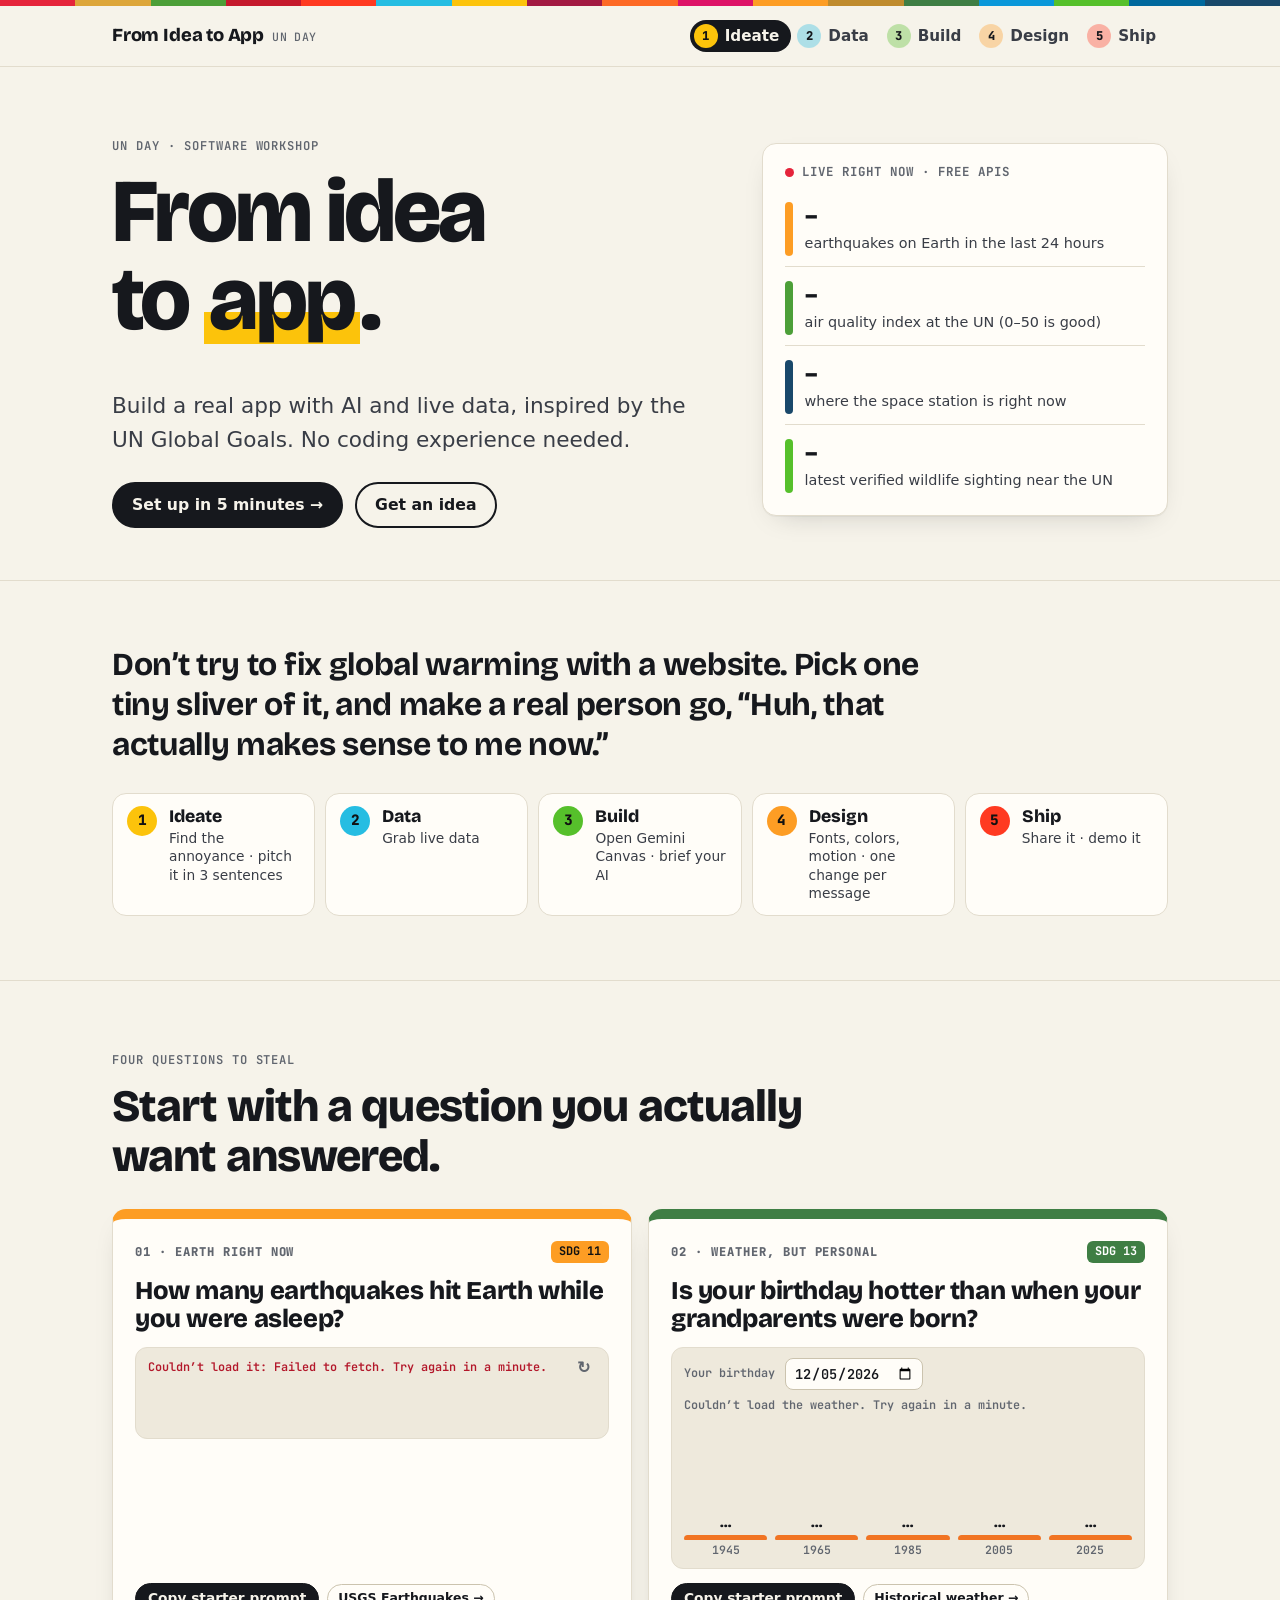
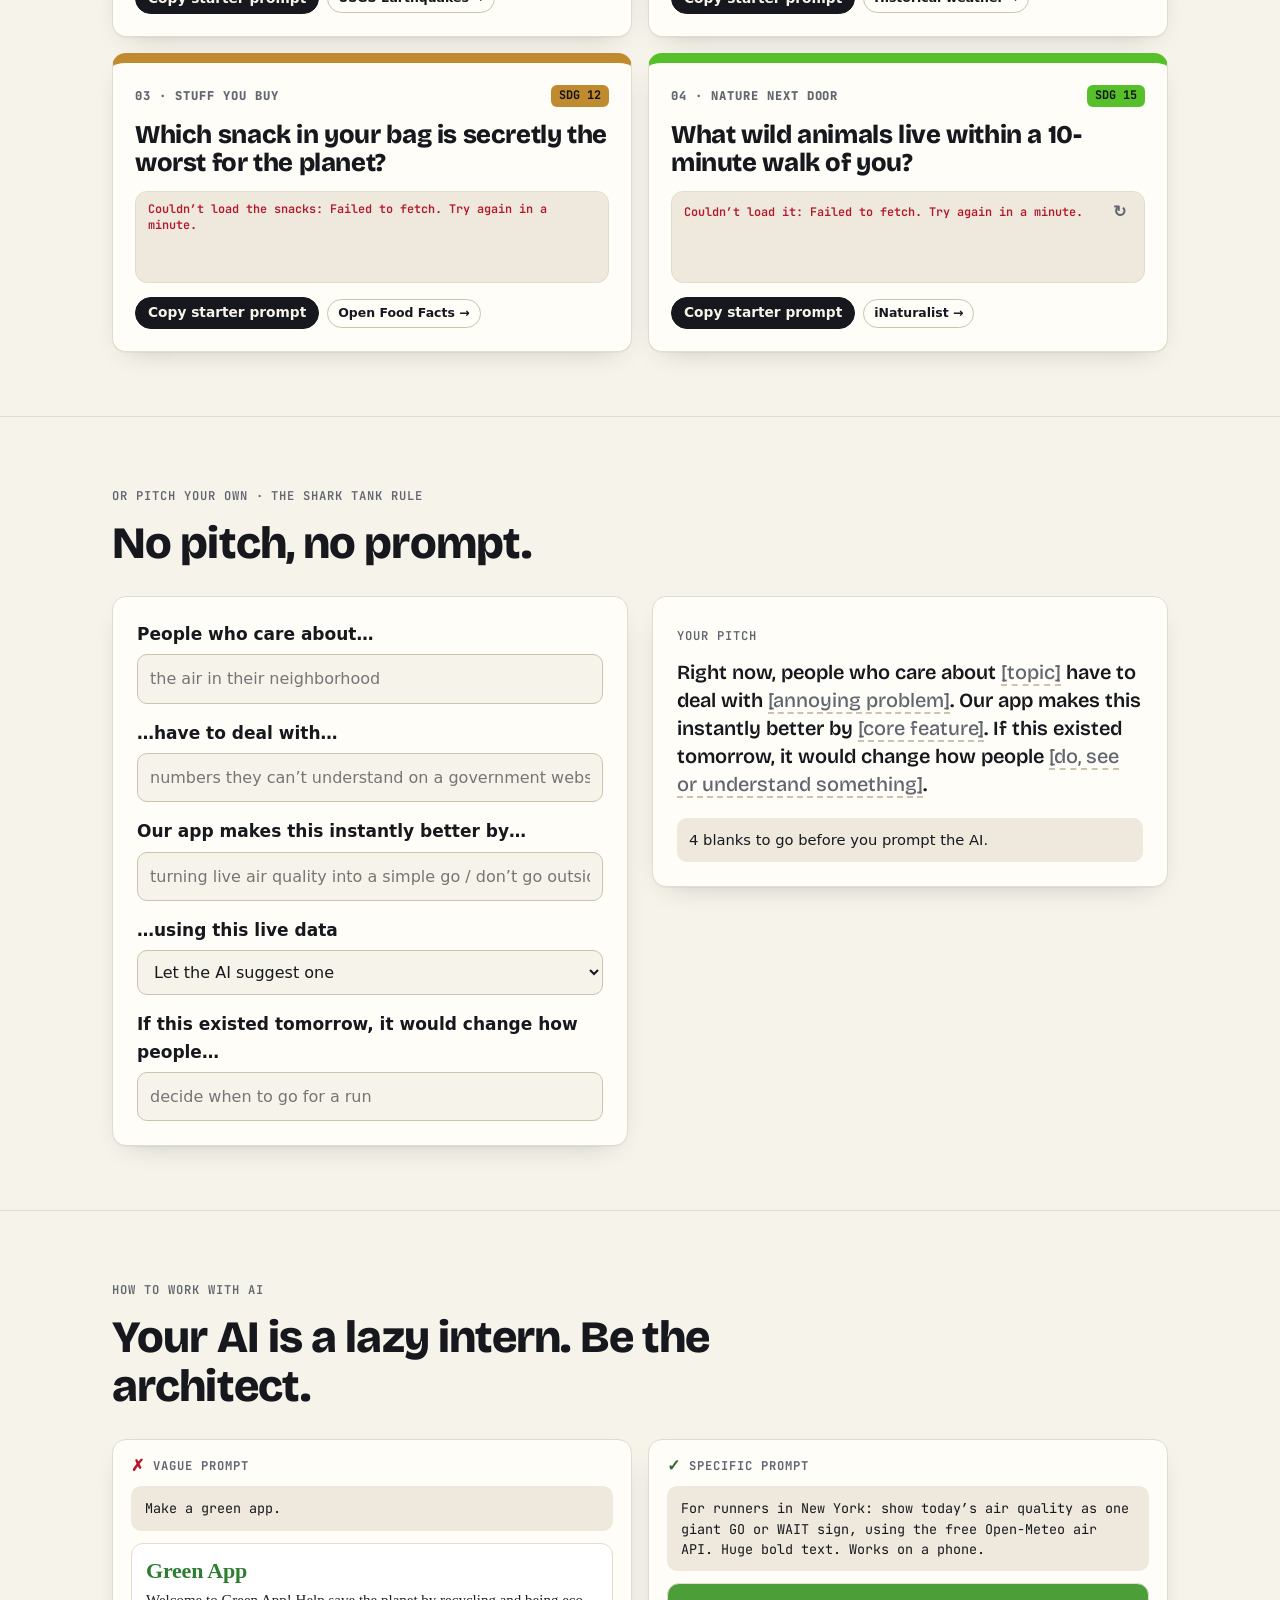
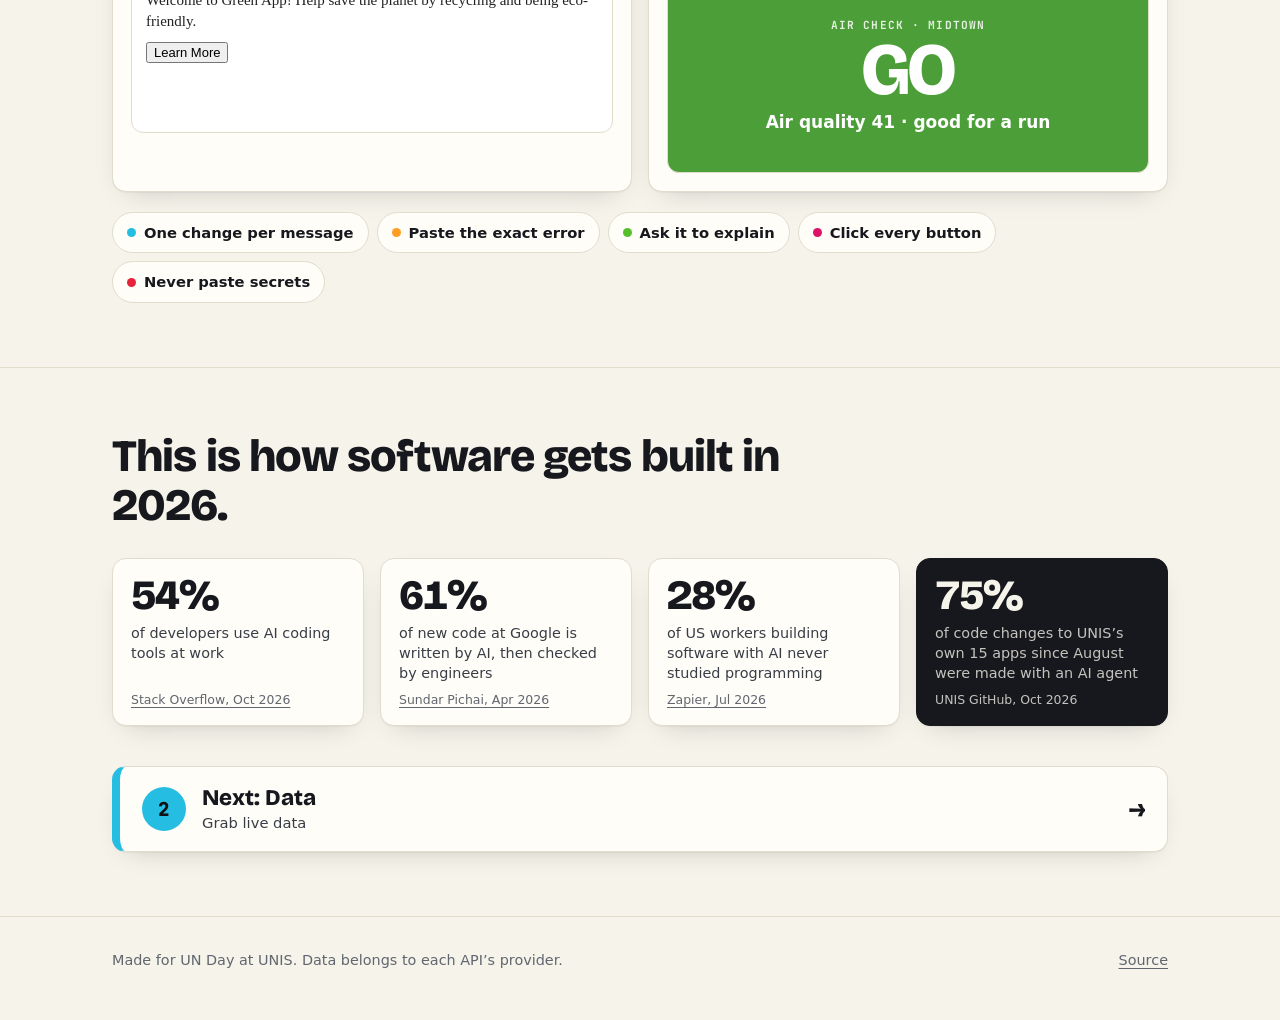
==== commit 32f6c2a5: "Organize the site as 5 steps and trim it further; add a custom cursor - The nav is now the workshop'" ====
--- a/index.html
+++ b/index.html
@@ -19,10 +19,11 @@
     <div class="wrap">
       <a class="brand" href="./">From Idea to App <small>UN Day</small></a>
       <nav class="nav" aria-label="Main">
-        <a href="./" aria-current="page">Ideas</a>
-        <a href="start.html">5-min setup</a>
-        <a href="apis.html">Live data</a>
-        <a href="design.html">Design kit</a>
+        <a href="./" style="--c: var(--sdg-7)" aria-current="page"><b>1</b>Ideate</a>
+        <a href="apis.html" style="--c: var(--sdg-6)"><b>2</b>Data</a>
+        <a href="start.html" style="--c: var(--sdg-15)"><b>3</b>Build</a>
+        <a href="design.html" style="--c: var(--sdg-11)"><b>4</b>Design</a>
+        <a href="start.html#ship" style="--c: var(--sdg-5)"><b>5</b>Ship</a>
       </nav>
     </div>
   </header>
@@ -50,11 +51,11 @@
       <div class="wrap">
         <p class="quote">Don’t try to fix global warming with a website. Pick one tiny sliver of it, and make a real person go, “Huh, that actually makes sense to me now.”</p>
         <ol class="flow">
-          <li><a href="#sparks" style="--c: var(--sdg-11)">Find the annoyance</a></li>
-          <li><a href="apis.html" style="--c: var(--sdg-6)">Grab live data</a></li>
-          <li><a href="#pitch" style="--c: var(--sdg-7)">Pitch it in 3 sentences</a></li>
-          <li><a href="#intern" style="--c: var(--sdg-15)">Brief your AI</a></li>
-          <li><a href="start.html#lane-2" style="--c: var(--sdg-9)">Ship it and demo</a></li>
+          <li><a href="#sparks" style="--c: var(--sdg-7)"><b>Ideate</b>Find the annoyance · pitch it in 3 sentences</a></li>
+          <li><a href="apis.html" style="--c: var(--sdg-6)"><b>Data</b>Grab live data</a></li>
+          <li><a href="start.html" style="--c: var(--sdg-15)"><b>Build</b>Open Gemini Canvas · brief your AI</a></li>
+          <li><a href="design.html" style="--c: var(--sdg-11)"><b>Design</b>Fonts, colors, motion · one change per message</a></li>
+          <li><a href="start.html#ship" style="--c: var(--sdg-5)"><b>Ship</b>Share it · demo it</a></li>
         </ol>
       </div>
     </section>
@@ -194,55 +195,16 @@
       </div>
     </section>
 
-    <section class="section" id="win">
-      <div class="wrap">
-        <span class="eyebrow">How you win</span>
-        <p class="quote">“If I stumbled across this on the internet, would I actually use it for more than 5 seconds?”</p>
-      </div>
-    </section>
-
     <section class="section" id="industry">
       <div class="wrap">
-        <div class="section-head">
-          <span class="eyebrow">Why learn this now</span>
-          <h2>This is how software gets built in 2026.</h2>
-        </div>
+        <h2 class="section-head">This is how software gets built in 2026.</h2>
         <div class="grid grid-4">
           <div class="card stat"><span class="fig" data-count="66">66%</span><p>of developers use AI coding tools at work</p><span class="src"><a href="https://stackoverflow.co/company/press/archive/stack-overflow-annual-developer-survey-ai-trust-conditional/" target="_blank" rel="noopener">Stack Overflow, Oct 2026</a></span></div>
           <div class="card stat"><span class="fig" data-count="75">75%</span><p>of new code at Google is written by AI, then checked by engineers</p><span class="src"><a href="https://blog.google/innovation-and-ai/infrastructure-and-cloud/google-cloud/cloud-next-2026-sundar-pichai/" target="_blank" rel="noopener">Sundar Pichai, Apr 2026</a></span></div>
           <div class="card stat"><span class="fig" data-count="34">34%</span><p>of US workers building software with AI never studied programming</p><span class="src"><a href="https://zapier.com/blog/building-business-software/" target="_blank" rel="noopener">Zapier, Jul 2026</a></span></div>
           <div class="card stat unis"><span class="fig" data-count="92">92%</span><p>of code changes to UNIS’s own 15 apps since August were made with an AI agent</p><span class="src">UNIS GitHub, Oct 2026</span></div>
         </div>
-      </div>
-    </section>
-
-    <section class="section" id="next">
-      <div class="wrap">
-        <div class="section-head">
-          <span class="eyebrow">After today</span>
-          <h2>Keep building.</h2>
-        </div>
-        <div class="grid grid-3">
-          <article class="card event" style="--c: var(--sdg-17)">
-            <span class="event-tile"><b>Nov 14–15</b><small>Brooklyn · 2026</small></span>
-            <h3><a href="https://www.spaceappschallenge.org/2026/local-events/new-york/" target="_blank" rel="noopener">NASA Space Apps Challenge ↗</a></h3>
-            <span class="tags"><span>Hackathon</span><span>Free</span><span>Under 18: a parent registers you and comes along</span></span>
-          </article>
-          <article class="card event" style="--c: var(--sdg-4)">
-            <span class="event-tile"><b>College</b><small>Free · online</small></span>
-            <h3><a href="https://ai-4-all.org/" target="_blank" rel="noopener">AI4ALL Ignite ↗</a></h3>
-            <span class="tags"><span>Industry mentors</span><span>AI internships</span></span>
-            <a class="copy" href="https://ai4all.spcs.stanford.edu/" target="_blank" rel="noopener">In 9th grade? Stanford AI4ALL ↗</a>
-          </article>
-          <article class="card event" style="--c: var(--sdg-16)">
-            <span class="event-tile"><b>AI policy</b><small>Youth-led</small></span>
-            <h3><a href="https://encodeai.org/" target="_blank" rel="noopener">Encode ↗</a></h3>
-            <span class="tags"><span>Started by a 15-year-old</span><span>Helped pass New York’s AI safety law</span></span>
-          </article>
-        </div>
-        <div class="tool-links">
-          <a href="design.html#group-art">Make music, art and visuals with code <span>Strudel, p5.js, Hydra, CodePen →</span></a>
-        </div>
+        <a class="card next-step" href="apis.html" style="--c: var(--sdg-6)"><b>2</b><span>Next: Data<small>Grab live data</small></span></a>
       </div>
     </section>
   </main>
@@ -250,7 +212,7 @@
   <footer class="site-footer">
     <div class="wrap">
       <span>Made for UN Day at UNIS. Data belongs to each API’s provider.</span>
-      <span><a href="start.html">5-min setup</a> · <a href="apis.html">Live data</a> · <a href="design.html">Design kit</a> · <a href="https://github.com/unisny/UNDaySWE">Source</a></span>
+      <a href="https://github.com/unisny/UNDaySWE">Source</a>
     </div>
   </footer>
 
--- a/assets/style.css
+++ b/assets/style.css
@@ -95,11 +95,17 @@
 .site-header .wrap { display: flex; align-items: center; justify-content: space-between; gap: 12px; min-height: 60px; flex-wrap: wrap; }
 .brand { display: flex; align-items: baseline; gap: 8px; color: var(--ink); text-decoration: none; font-family: var(--font-display); font-weight: 800; font-size: 1.15rem; letter-spacing: -.01em; white-space: nowrap; }
 .brand small { font-family: var(--font-mono); font-weight: 500; font-size: .72rem; color: var(--muted); letter-spacing: .04em; text-transform: uppercase; }
-.nav { display: flex; gap: 4px; flex-wrap: wrap; }
-.nav a { color: var(--ink-2); text-decoration: none; padding: 6px 12px; border-radius: 999px; font-weight: 600; font-size: .95rem; }
+/* The nav is the workshop's 5 steps; the current page's step is filled in. */
+.nav { display: flex; gap: 2px; }
+.nav a { display: inline-flex; align-items: center; gap: 7px; padding: 4px 12px 4px 4px; border-radius: 999px; color: var(--ink-2); text-decoration: none; font-weight: 600; font-size: .95rem; }
+.nav b { display: grid; place-items: center; width: 24px; height: 24px; border-radius: 50%; background: color-mix(in srgb, var(--c) 35%, transparent); color: var(--ink); font: 800 .76rem/1 var(--font-mono); }
 .nav a:hover { background: var(--code-bg); }
 .nav a[aria-current="page"] { background: var(--ink); color: var(--paper); }
-@media (max-width: 600px) { .nav { gap: 2px; } .nav a { padding: 6px 9px; font-size: .88rem; } }
+.nav a[aria-current="page"] b { background: var(--c); color: #111; }
+@media (max-width: 600px) {
+  .nav { width: 100%; justify-content: space-between; padding-bottom: 8px; }
+  .nav a { flex-direction: column; gap: 3px; padding: 5px 8px; border-radius: 12px; font-size: .78rem; }
+}
 
 .site-footer { padding: 32px 0 48px; color: var(--muted); font-size: .9rem; border-top: 1px solid var(--line); }
 .site-footer .wrap { display: flex; flex-wrap: wrap; gap: 8px 24px; justify-content: space-between; }
@@ -157,6 +163,14 @@
 button.sdg:hover { filter: brightness(1.08); }
 
 .card { background: var(--card); border: 1px solid var(--line); border-radius: var(--radius); box-shadow: var(--shadow); }
+
+/* "Next: <step>" at the end of each page. Keep it after .card so its border-left wins. */
+.next-step { display: flex; align-items: center; gap: 16px; margin-top: 40px; padding: 18px 22px; border-left: 8px solid var(--c); color: var(--ink); text-decoration: none; transition: transform .15s ease; }
+.next-step:hover { transform: translateX(4px); }
+.next-step b { flex: none; display: grid; place-items: center; width: 44px; height: 44px; border-radius: 50%; background: var(--c); color: #111; font: 800 1.2rem/1 var(--font-mono); }
+.next-step span { display: grid; gap: 2px; font: 800 1.4rem/1.15 var(--font-display); }
+.next-step small { font: 500 .92rem/1.35 var(--font-body); color: var(--ink-2); }
+.next-step::after { content: "→"; margin-left: auto; font: 800 1.6rem/1 var(--font-display); }
 
 .grid { display: grid; gap: 16px; }
 @media (min-width: 720px) { .grid-2 { grid-template-columns: repeat(2, 1fr); } }
@@ -235,10 +249,12 @@
 .live-list a { color: inherit; text-decoration: none; }
 .live-list a:hover .k { text-decoration: underline; }
 
-.flow { list-style: none; padding: 0; margin: 28px 0 0; display: flex; flex-wrap: wrap; gap: 10px; counter-reset: step; }
-.flow li { counter-increment: step; }
-.flow a { display: inline-flex; align-items: center; gap: 10px; padding: 7px 16px 7px 7px; border-radius: 999px; background: var(--card); border: 1px solid var(--line); color: var(--ink); text-decoration: none; font-weight: 700; }
-.flow a::before { content: counter(step); display: grid; place-items: center; width: 30px; height: 30px; border-radius: 50%; background: var(--c); color: #111; font: 800 .9rem/1 var(--font-mono); }
+.flow { list-style: none; padding: 0; margin: 28px 0 0; display: grid; gap: 10px; counter-reset: step; }
+@media (min-width: 900px) { .flow { grid-template-columns: repeat(5, 1fr); } }
+.flow li { counter-increment: step; display: grid; }
+.flow a { display: grid; grid-template-columns: auto minmax(0, 1fr); align-content: start; gap: 2px 12px; padding: 12px 14px; border-radius: var(--radius); background: var(--card); border: 1px solid var(--line); color: var(--ink-2); text-decoration: none; font-size: .86rem; line-height: 1.35; }
+.flow a::before { content: counter(step); grid-row: span 2; display: grid; place-items: center; width: 30px; height: 30px; border-radius: 50%; background: var(--c); color: #111; font: 800 .9rem/1 var(--font-mono); }
+.flow b { color: var(--ink); font: 800 1.1rem/1.2 var(--font-display); }
 .flow a:hover { border-color: var(--ink); }
 
 .spark { padding: 22px; border-top: 10px solid var(--c); display: flex; flex-direction: column; gap: 14px; min-width: 0; }
@@ -299,24 +315,13 @@
 .rule-chips li { display: inline-flex; align-items: center; gap: 8px; padding: 8px 14px; border-radius: 999px; background: var(--card); border: 1px solid var(--line); font-weight: 700; font-size: .92rem; }
 .rule-chips li::before { content: ""; width: 9px; height: 9px; border-radius: 50%; background: var(--c); }
 
-.stat { padding: 20px; display: flex; flex-direction: column; gap: 8px; }
-.stat .fig { font: 800 clamp(2.4rem, 5vw, 3.2rem)/1 var(--font-display); letter-spacing: -.02em; font-variant-numeric: tabular-nums; }
-.stat p { margin: 0; color: var(--ink-2); font-size: .95rem; }
+.stat { padding: 16px 18px; display: flex; flex-direction: column; gap: 6px; }
+.stat .fig { font: 800 clamp(2rem, 4vw, 2.6rem)/1 var(--font-display); letter-spacing: -.02em; font-variant-numeric: tabular-nums; }
+.stat p { margin: 0; color: var(--ink-2); font-size: .9rem; line-height: 1.4; }
 .stat .src { margin-top: auto; font-size: .78rem; color: var(--muted); }
 .stat .src a { color: inherit; }
 .stat.unis { background: var(--ink); color: var(--paper); border-color: var(--ink); }
 .stat.unis p, .stat.unis .src { color: color-mix(in srgb, var(--paper) 78%, transparent); }
-
-.event { padding: 20px; border-top: 6px solid var(--c); display: flex; flex-direction: column; align-items: flex-start; gap: 12px; }
-.event-tile { display: grid; gap: 4px; padding: 10px 14px; border-radius: 10px; background: var(--c); color: #fff; }
-.event-tile b { font: 800 1.5rem/1 var(--font-display); letter-spacing: -.01em; }
-.event-tile small { font: 600 .72rem/1.2 var(--font-mono); letter-spacing: .06em; text-transform: uppercase; opacity: .9; }
-.event h3 { margin: 0; font-size: 1.25rem; }
-.event h3 a { color: inherit; text-decoration: none; }
-.event h3 a:hover { text-decoration: underline; }
-.tags { display: flex; flex-wrap: wrap; gap: 6px; }
-.tags span { font: 600 .76rem/1.3 var(--font-mono); padding: 5px 8px; border-radius: 6px; background: var(--code-bg); color: var(--ink-2); }
-.event .copy { margin-top: auto; }
 
 /* ---------- 5-minute setup ---------- */
 
@@ -358,8 +363,7 @@
 .mc-chat { display: grid; align-content: start; gap: 7px; padding: 10px; background: var(--paper); border-right: 1px solid var(--line); }
 .mc-label { font: 700 .62rem/1 var(--font-mono); letter-spacing: .08em; text-transform: uppercase; color: var(--muted); }
 .mc-chat q { quotes: none; justify-self: end; padding: 6px 9px; border-radius: 12px 12px 4px 12px; background: var(--code-bg); font-size: .76rem; line-height: 1.3; }
-.mc-chat i { display: block; height: 7px; border-radius: 4px; background: var(--line); }
-.mc-chat i:last-child { width: 60%; }
+.mc-chat .copy { justify-self: end; }
 .mc-app { display: grid; grid-template-rows: auto 1fr; min-height: 132px; }
 .mc-tabs { display: flex; gap: 4px; padding: 6px; border-bottom: 1px solid var(--line); }
 .mc-tabs button { font: 700 .72rem/1 var(--font-body); padding: 5px 10px; border-radius: 999px; border: 1px solid var(--line-2); background: var(--card); color: var(--ink); cursor: pointer; }
@@ -374,11 +378,10 @@
 .url-build input { font: inherit; width: 14ch; padding: 3px 6px; border: 1.5px dashed var(--line-2); border-radius: 6px; background: var(--card); color: var(--ink); }
 .url-build a { margin-left: auto; }
 
-.tool-grid { list-style: none; padding: 0; margin: 0; display: grid; gap: 10px; grid-template-columns: repeat(auto-fill, minmax(min(100%, 210px), 1fr)); }
-.tool { padding: 14px 16px; border-radius: 12px; background: var(--card); border: 1px solid var(--line); display: grid; gap: 8px; align-content: start; justify-items: start; }
-.tool b { font-family: var(--font-display); font-size: 1.05rem; line-height: 1.2; }
-.tool small { color: var(--muted); font-size: .82rem; }
-.age { display: inline-block; font: 800 .78rem/1 var(--font-mono); padding: 5px 8px; border-radius: 6px; background: var(--code-bg); }
+.ages { list-style: none; padding: 0; margin: 0; display: grid; gap: 8px; }
+.ages li { display: grid; grid-template-columns: 9.5rem minmax(0, 1fr); gap: 8px 14px; align-items: center; padding: 12px 16px; border-radius: 12px; background: var(--card); border: 1px solid var(--line); }
+@media (max-width: 600px) { .ages li { grid-template-columns: minmax(0, 1fr); } }
+.age { justify-self: start; display: inline-block; font: 800 .78rem/1 var(--font-mono); padding: 5px 8px; border-radius: 6px; background: var(--code-bg); }
 .age.ok { background: color-mix(in srgb, var(--ok) 20%, var(--card)); color: var(--ok); }
 .age.no { background: color-mix(in srgb, var(--bad) 16%, var(--card)); color: var(--bad); }
 .sources { margin-top: 16px; font-size: .86rem; color: var(--muted); }
@@ -392,6 +395,21 @@
 .trouble details p { color: var(--ink-2); }
 code.err { color: var(--bad); background: color-mix(in srgb, var(--bad) 10%, var(--card)); font-weight: 600; }
 .safe { margin: 20px 0 0; padding: 14px 18px; border-radius: 12px; border: 1.5px solid color-mix(in srgb, var(--sdg-11) 70%, var(--line-2)); background: color-mix(in srgb, var(--sdg-11) 9%, var(--card)); font-weight: 600; }
+
+.tags { display: flex; flex-wrap: wrap; gap: 6px; }
+.tags span { font: 600 .76rem/1.3 var(--font-mono); padding: 5px 8px; border-radius: 6px; background: var(--code-bg); color: var(--ink-2); }
+
+.ship { padding: 18px 20px; border-top: 6px solid var(--c); display: grid; gap: 12px; align-content: start; }
+.ship h3 { margin: 0; font-size: 1.15rem; }
+
+.event { padding: 20px; border-top: 6px solid var(--c); display: flex; flex-direction: column; align-items: flex-start; gap: 12px; }
+.event-tile { display: grid; gap: 4px; padding: 10px 14px; border-radius: 10px; background: var(--c); color: #fff; }
+.event-tile b { font: 800 1.5rem/1 var(--font-display); letter-spacing: -.01em; }
+.event-tile small { font: 600 .72rem/1.2 var(--font-mono); letter-spacing: .06em; text-transform: uppercase; opacity: .9; }
+.event h3 { margin: 0; font-size: 1.25rem; }
+.event h3 a { color: inherit; text-decoration: none; }
+.event h3 a:hover { text-decoration: underline; }
+.event .copy { margin-top: auto; }
 
 /* ---------- Live data ---------- */
 
@@ -433,7 +451,7 @@
 .explorer .status { margin: 0; font: 600 .85rem/1.4 var(--font-mono); color: var(--muted); }
 .explorer .status.err { color: var(--bad); }
 
-.runner { padding: 16px; display: grid; gap: 12px; }
+.runner { margin-top: 16px; padding: 16px; display: grid; gap: 12px; }
 .runner-bar { display: flex; justify-content: space-between; align-items: center; gap: 12px; }
 .runner-bar span { font: 700 .76rem/1 var(--font-mono); letter-spacing: .08em; text-transform: uppercase; color: var(--muted); }
 .console { margin: 0; padding: 14px 16px; border-radius: 10px; background: #16181d; color: #c9f2c2; font: 500 .84rem/1.6 var(--font-mono); min-height: 64px; white-space: pre-wrap; overflow-wrap: anywhere; }
@@ -471,7 +489,6 @@
 @media (min-width: 1080px) { .kit.wide { grid-row: span 2; } .kit.wide .demo { flex: 1; } }
 .kit-top { display: flex; justify-content: space-between; align-items: center; gap: 8px; }
 .kit h3 { margin: 0 auto 0 0; font-size: 1.15rem; }
-.kit .badge { font: 700 .7rem/1 var(--font-mono); padding: 4px 7px; border-radius: 5px; background: color-mix(in srgb, var(--sdg-11) 18%, var(--card)); color: color-mix(in srgb, var(--sdg-11) 60%, var(--ink)); white-space: nowrap; }
 .demo { height: var(--h, 220px); border-radius: 10px; border: 1px solid var(--line); background: #fff; overflow: hidden; }
 .demo iframe { display: block; width: 100%; height: 100%; border: 0; }
 .kit .api-actions { margin-top: 0; }
@@ -482,10 +499,13 @@
 .tool-links a:hover { border-color: var(--ink); }
 .kit-group h2 + .tool-links { margin-top: 0; }
 
-.palette { display: grid; gap: 8px; grid-template-columns: repeat(auto-fill, minmax(84px, 1fr)); }
+.goals { display: grid; gap: 8px; grid-template-columns: repeat(auto-fill, minmax(72px, 1fr)); }
+.goal-pick { display: flex; flex-wrap: wrap; align-items: center; gap: 8px 12px; margin: 12px 0 0; padding: 10px 14px; border-radius: 12px; background: var(--card); border: 1px solid var(--line); border-left: 8px solid var(--c); }
+.goal-pick b { margin-right: auto; font-family: var(--font-display); }
 .swatch { aspect-ratio: 1; display: flex; flex-direction: column; justify-content: space-between; padding: 10px; border: 0; border-radius: 12px; background: var(--c); color: #111; cursor: pointer; text-align: left; font: inherit; transition: transform .12s ease; }
 .swatch.light-text { color: #fff; }
 .swatch:hover { transform: translateY(-2px); }
+.swatch[aria-pressed="true"] { outline: 3px solid var(--ink); outline-offset: 2px; }
 .swatch b { font: 800 1.6rem/1 var(--font-display); }
 .swatch code { background: none; padding: 0; font-size: .72rem; font-weight: 700; color: inherit; }
 
@@ -532,3 +552,19 @@
 @media (prefers-reduced-motion: reduce) {
   .glow-app, .glow-app .gcard, .glow-app .ghost { animation: none !important; transition: none; }
 }
+
+/* ---------- Custom cursor (mouse only; site.js turns it on) ---------- */
+
+.has-cursor, .has-cursor * { cursor: none !important; }
+.has-cursor :is(input:not([type="checkbox"]), textarea) { cursor: text !important; }
+.cursor-dot, .cursor-ring, .cursor-spark { position: fixed; left: 0; top: 0; z-index: 1000; pointer-events: none; }
+.cursor-dot { width: 8px; height: 8px; margin: -4px 0 0 -4px; border-radius: 50%; background: var(--ink); box-shadow: 0 0 0 2px var(--paper); }
+.cursor-ring { width: 36px; height: 36px; margin: -18px 0 0 -18px; border-radius: 50%; border: 2.5px solid var(--c, var(--sdg-7)); transition: scale .2s ease, background-color .2s ease, border-color .4s ease, opacity .2s ease; }
+.cursor-hover .cursor-ring { scale: 1.5; background: color-mix(in srgb, var(--c, var(--sdg-7)) 22%, transparent); }
+.has-cursor .cursor-ring.press { scale: .7; }
+.cursor-off .cursor-dot, .cursor-off .cursor-ring { opacity: 0; }
+.cursor-spark { width: 9px; height: 9px; margin: -4.5px 0 0 -4.5px; border-radius: 2px; background: var(--c); animation: spark .7s cubic-bezier(.15, .8, .3, 1) forwards; }
+@keyframes spark {
+  60% { opacity: 1; }
+  to { transform: translate(var(--dx), var(--dy)) rotate(220deg) scale(.3); opacity: 0; }
+}
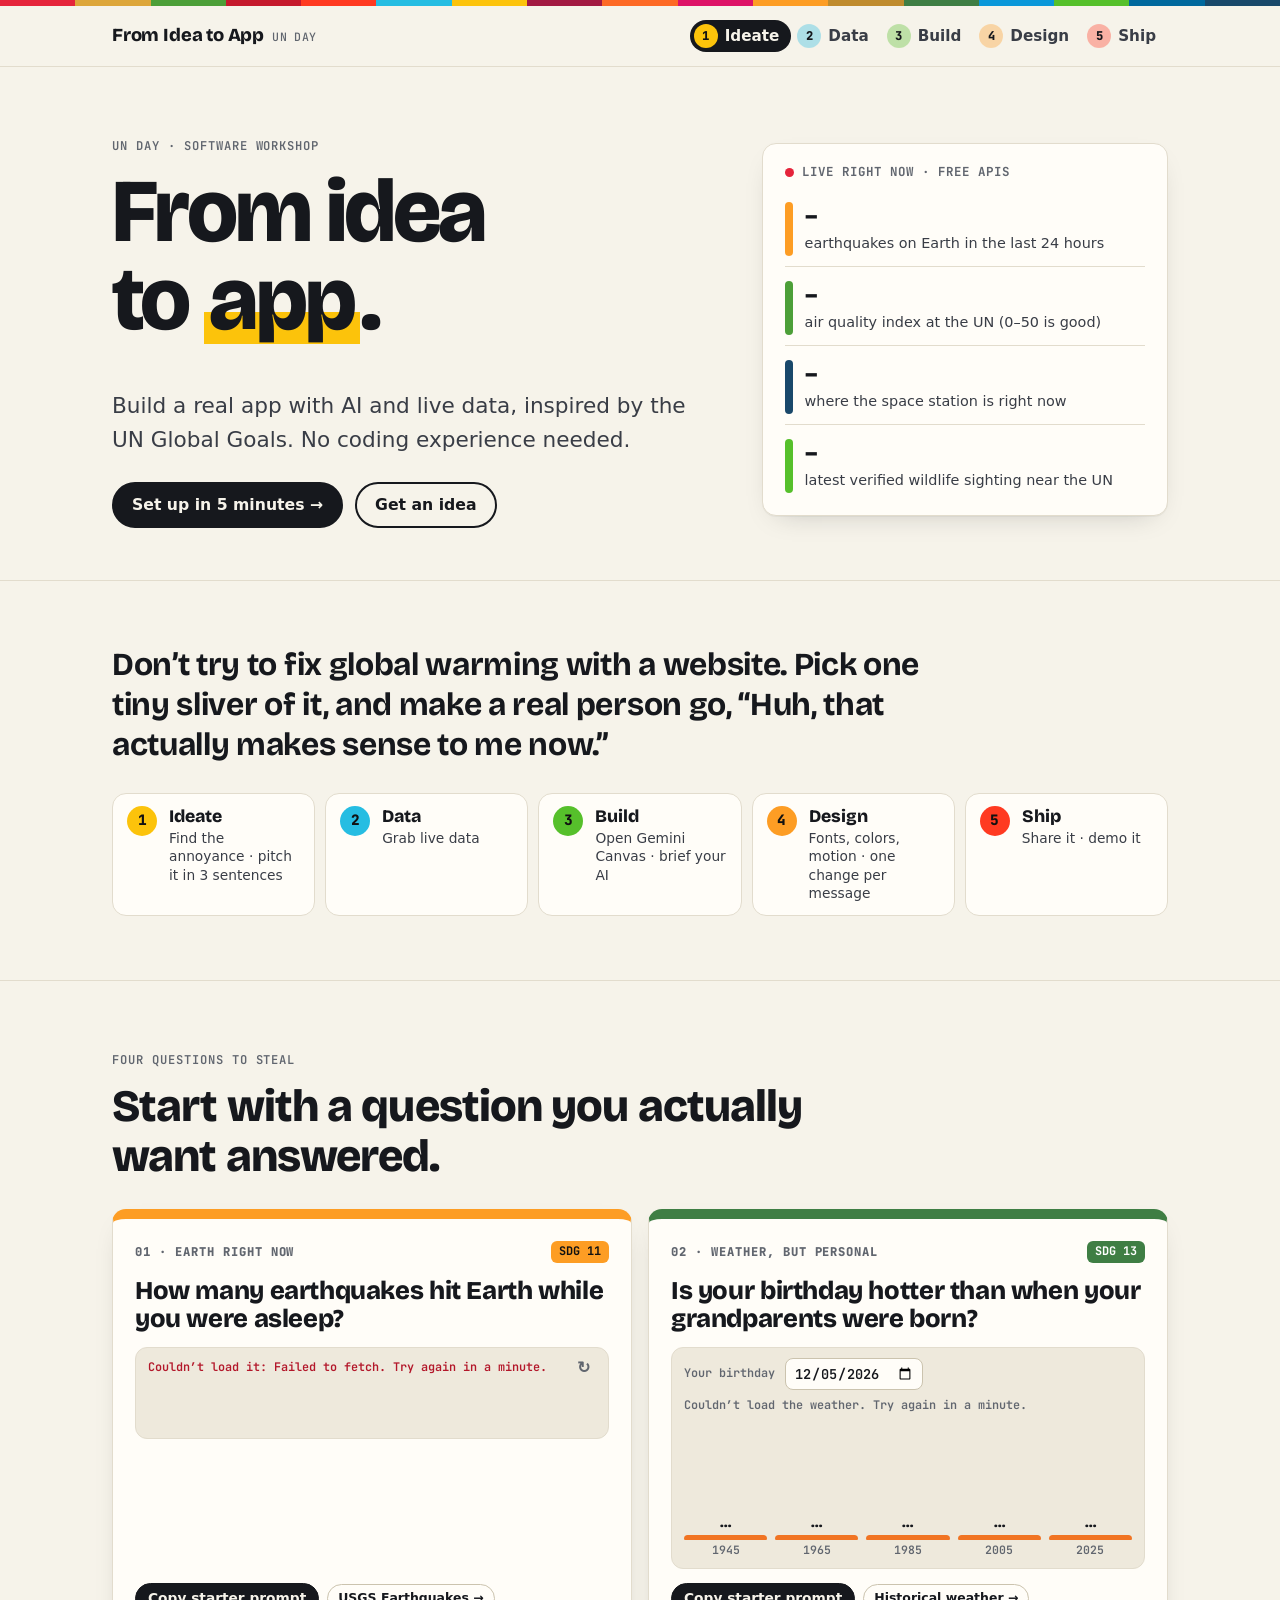
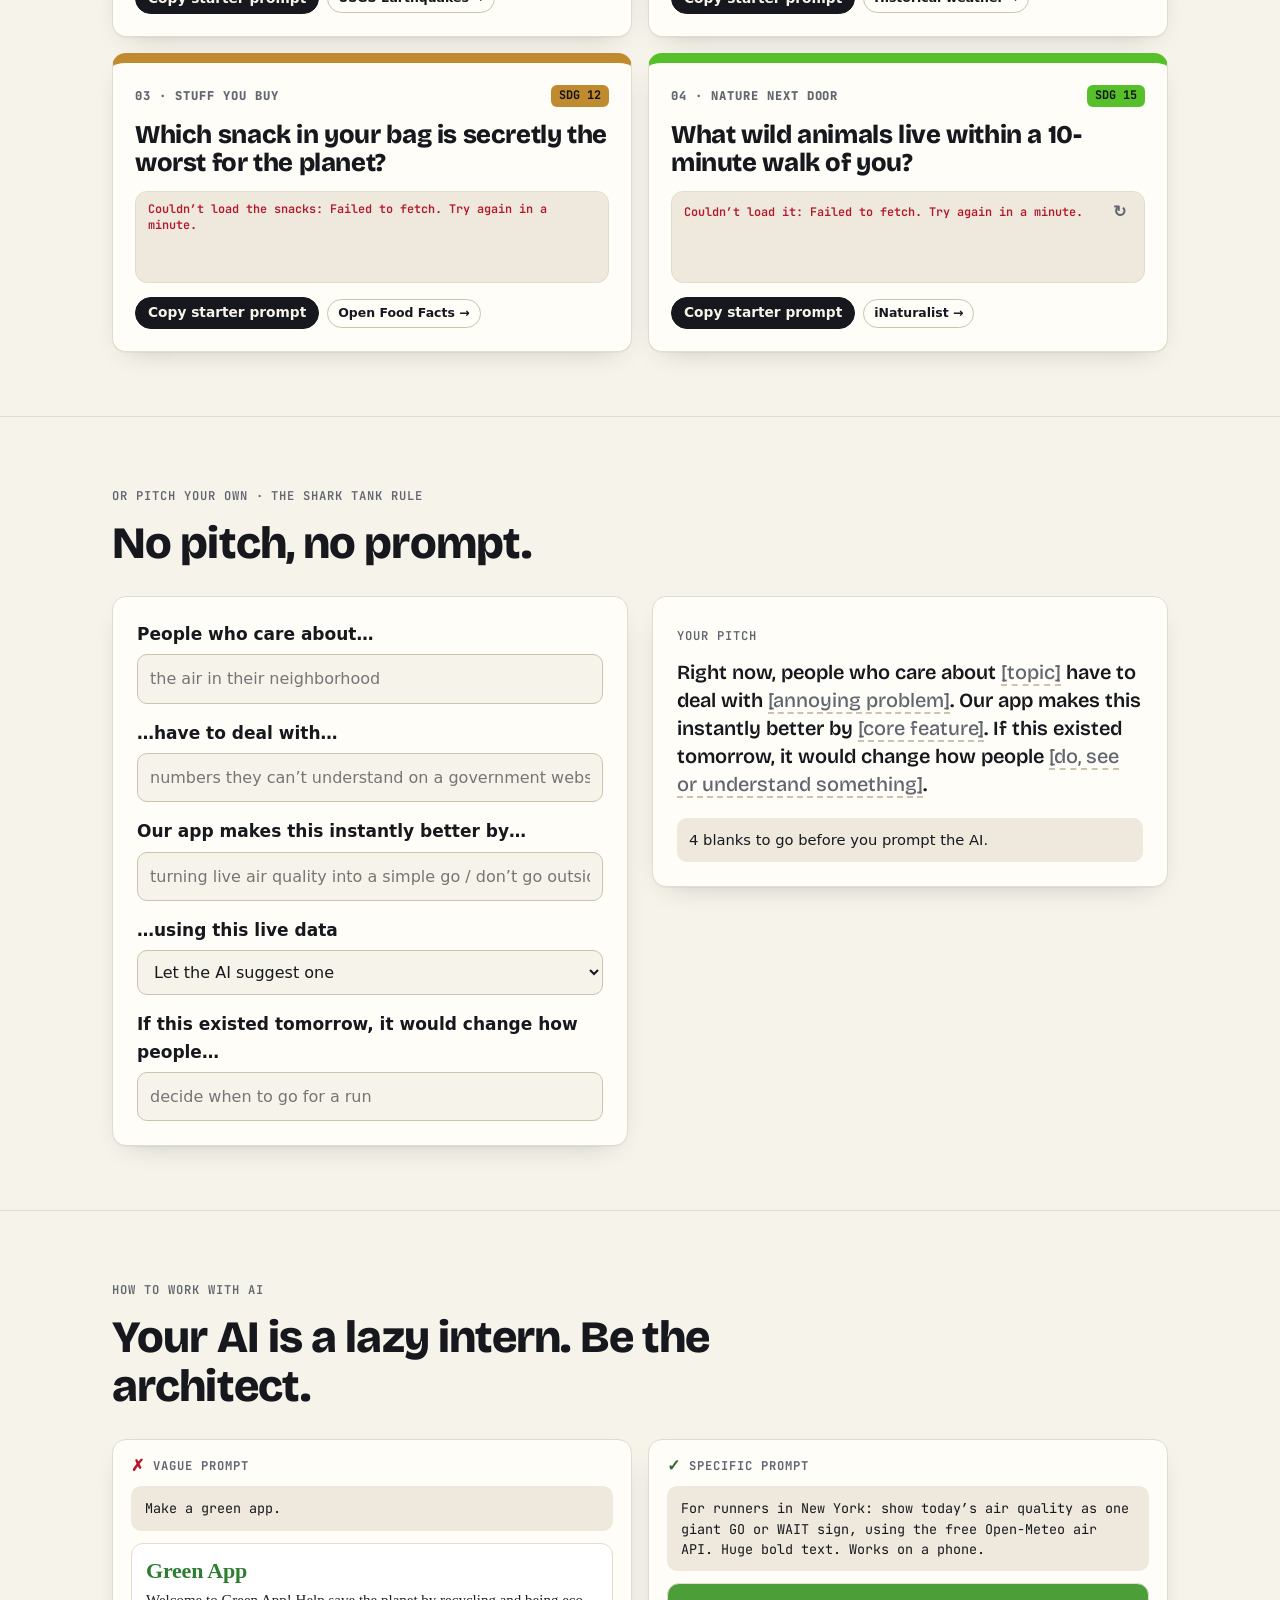
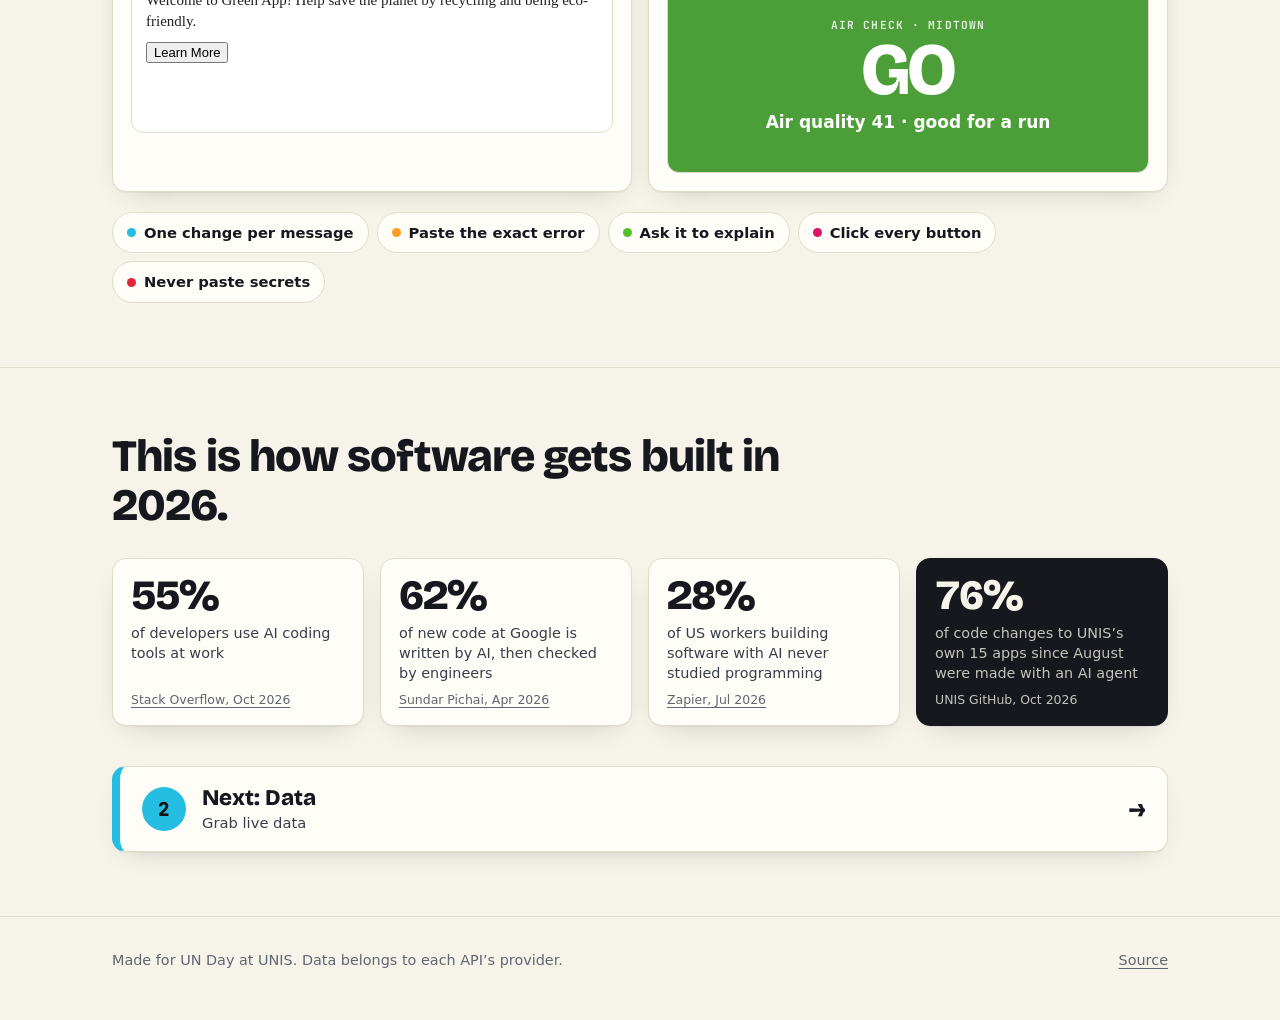
==== commit 599a6ee8: "Give Ship its own page, simplify the tools list, and turn the cursor into a paper plane - ship.html " ====
--- a/index.html
+++ b/index.html
@@ -23,7 +23,7 @@
         <a href="apis.html" style="--c: var(--sdg-6)"><b>2</b>Data</a>
         <a href="start.html" style="--c: var(--sdg-15)"><b>3</b>Build</a>
         <a href="design.html" style="--c: var(--sdg-11)"><b>4</b>Design</a>
-        <a href="start.html#ship" style="--c: var(--sdg-5)"><b>5</b>Ship</a>
+        <a href="ship.html" style="--c: var(--sdg-5)"><b>5</b>Ship</a>
       </nav>
     </div>
   </header>
@@ -55,7 +55,7 @@
           <li><a href="apis.html" style="--c: var(--sdg-6)"><b>Data</b>Grab live data</a></li>
           <li><a href="start.html" style="--c: var(--sdg-15)"><b>Build</b>Open Gemini Canvas · brief your AI</a></li>
           <li><a href="design.html" style="--c: var(--sdg-11)"><b>Design</b>Fonts, colors, motion · one change per message</a></li>
-          <li><a href="start.html#ship" style="--c: var(--sdg-5)"><b>Ship</b>Share it · demo it</a></li>
+          <li><a href="ship.html" style="--c: var(--sdg-5)"><b>Ship</b>Share it · demo it</a></li>
         </ol>
       </div>
     </section>
--- a/assets/style.css
+++ b/assets/style.css
@@ -378,16 +378,9 @@
 .url-build input { font: inherit; width: 14ch; padding: 3px 6px; border: 1.5px dashed var(--line-2); border-radius: 6px; background: var(--card); color: var(--ink); }
 .url-build a { margin-left: auto; }
 
-.ages { list-style: none; padding: 0; margin: 0; display: grid; gap: 8px; }
-.ages li { display: grid; grid-template-columns: 9.5rem minmax(0, 1fr); gap: 8px 14px; align-items: center; padding: 12px 16px; border-radius: 12px; background: var(--card); border: 1px solid var(--line); }
-@media (max-width: 600px) { .ages li { grid-template-columns: minmax(0, 1fr); } }
-.age { justify-self: start; display: inline-block; font: 800 .78rem/1 var(--font-mono); padding: 5px 8px; border-radius: 6px; background: var(--code-bg); }
-.age.ok { background: color-mix(in srgb, var(--ok) 20%, var(--card)); color: var(--ok); }
-.age.no { background: color-mix(in srgb, var(--bad) 16%, var(--card)); color: var(--bad); }
-.sources { margin-top: 16px; font-size: .86rem; color: var(--muted); }
-.sources summary { font-weight: 600; }
-.sources p { margin: 8px 0 0; }
-.sources a { color: inherit; }
+.tools { list-style: none; padding: 0; margin: 0; display: grid; gap: 10px; grid-template-columns: repeat(auto-fill, minmax(min(100%, 200px), 1fr)); }
+.tools li { display: grid; gap: 2px; padding: 12px 16px; border-radius: 12px; background: var(--card); border: 1px solid var(--line); color: var(--muted); font-size: .88rem; }
+.tools b { color: var(--ink); font: 700 1.05rem/1.25 var(--font-display); }
 
 .trouble { display: grid; gap: 10px; }
 .trouble details { padding: 14px 18px; background: var(--card); border: 1px solid var(--line); border-radius: 12px; }
@@ -557,12 +550,19 @@
 
 .has-cursor, .has-cursor * { cursor: none !important; }
 .has-cursor :is(input:not([type="checkbox"]), textarea) { cursor: text !important; }
-.cursor-dot, .cursor-ring, .cursor-spark { position: fixed; left: 0; top: 0; z-index: 1000; pointer-events: none; }
-.cursor-dot { width: 8px; height: 8px; margin: -4px 0 0 -4px; border-radius: 50%; background: var(--ink); box-shadow: 0 0 0 2px var(--paper); }
-.cursor-ring { width: 36px; height: 36px; margin: -18px 0 0 -18px; border-radius: 50%; border: 2.5px solid var(--c, var(--sdg-7)); transition: scale .2s ease, background-color .2s ease, border-color .4s ease, opacity .2s ease; }
-.cursor-hover .cursor-ring { scale: 1.5; background: color-mix(in srgb, var(--c, var(--sdg-7)) 22%, transparent); }
-.has-cursor .cursor-ring.press { scale: .7; }
-.cursor-off .cursor-dot, .cursor-off .cursor-ring { opacity: 0; }
+.cursor-plane, .cursor-trail, .cursor-spark { position: fixed; left: 0; top: 0; z-index: 1000; pointer-events: none; }
+/* The plane's nose (30, 16 in its 32px box) sits on the pointer, and it turns and grows around that point. */
+.cursor-plane { width: 32px; height: 32px; margin: -16px 0 0 -30px; transform-origin: 30px 16px; transition: scale .2s ease; filter: drop-shadow(0 2px 2px rgb(0 0 0 / .25)); }
+.cursor-plane svg { display: block; width: 100%; height: 100%; overflow: visible; }
+.cursor-plane path { stroke: var(--ink); stroke-width: 1.5; stroke-linejoin: round; transition: fill .3s ease; }
+.cursor-plane .wing { fill: var(--card); }
+.cursor-plane .wing-low { fill: var(--c, var(--sdg-7)); }
+.cursor-plane .keel { fill: color-mix(in srgb, var(--ink) 35%, var(--c, var(--sdg-7))); }
+.cursor-hover .cursor-plane { scale: 1.3; }
+.cursor-hover .cursor-plane .wing { fill: color-mix(in srgb, var(--c, var(--sdg-7)) 30%, var(--card)); }
+.has-cursor .cursor-plane.press { scale: .85; }
+.cursor-trail { z-index: 999; width: var(--s); height: var(--s); margin: calc(var(--s) / -2) 0 0 calc(var(--s) / -2); border-radius: 50%; background: var(--c); opacity: 0; }
+.cursor-off :is(.cursor-plane, .cursor-trail) { visibility: hidden; }
 .cursor-spark { width: 9px; height: 9px; margin: -4.5px 0 0 -4.5px; border-radius: 2px; background: var(--c); animation: spark .7s cubic-bezier(.15, .8, .3, 1) forwards; }
 @keyframes spark {
   60% { opacity: 1; }
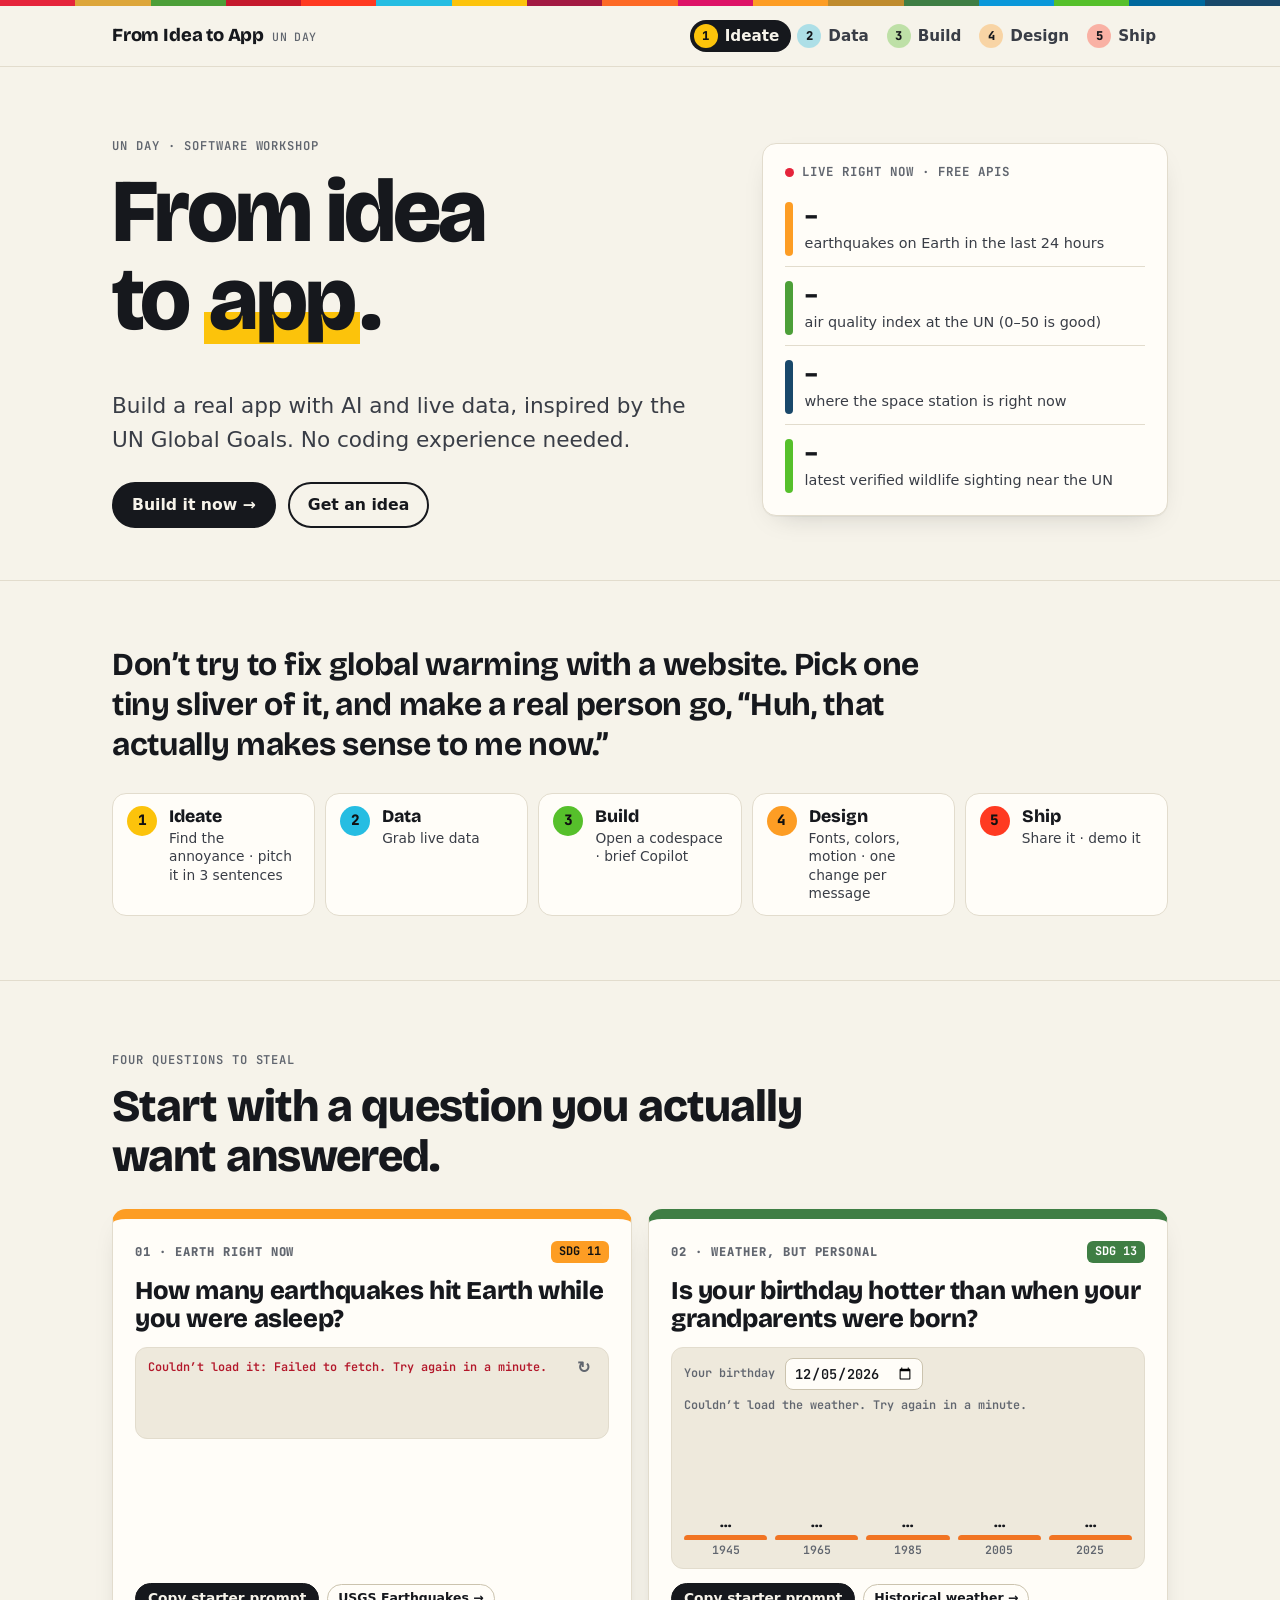
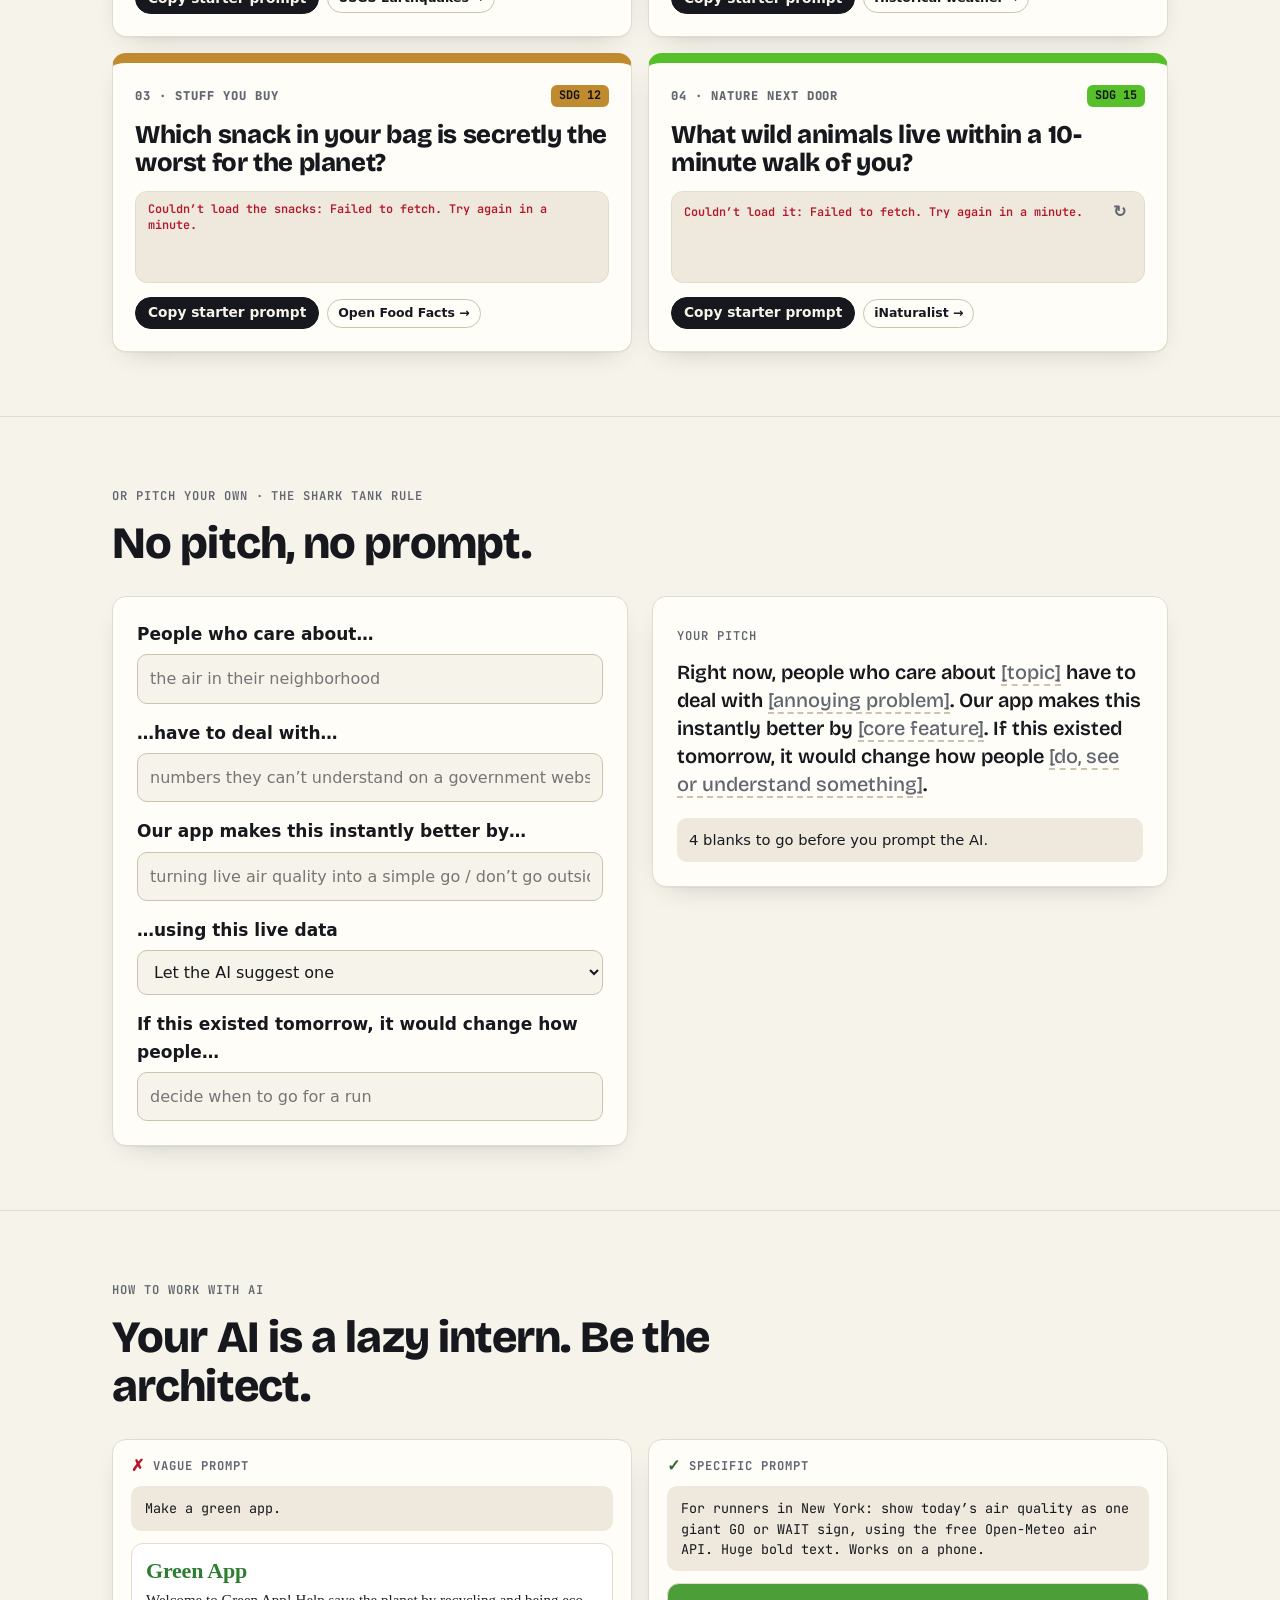
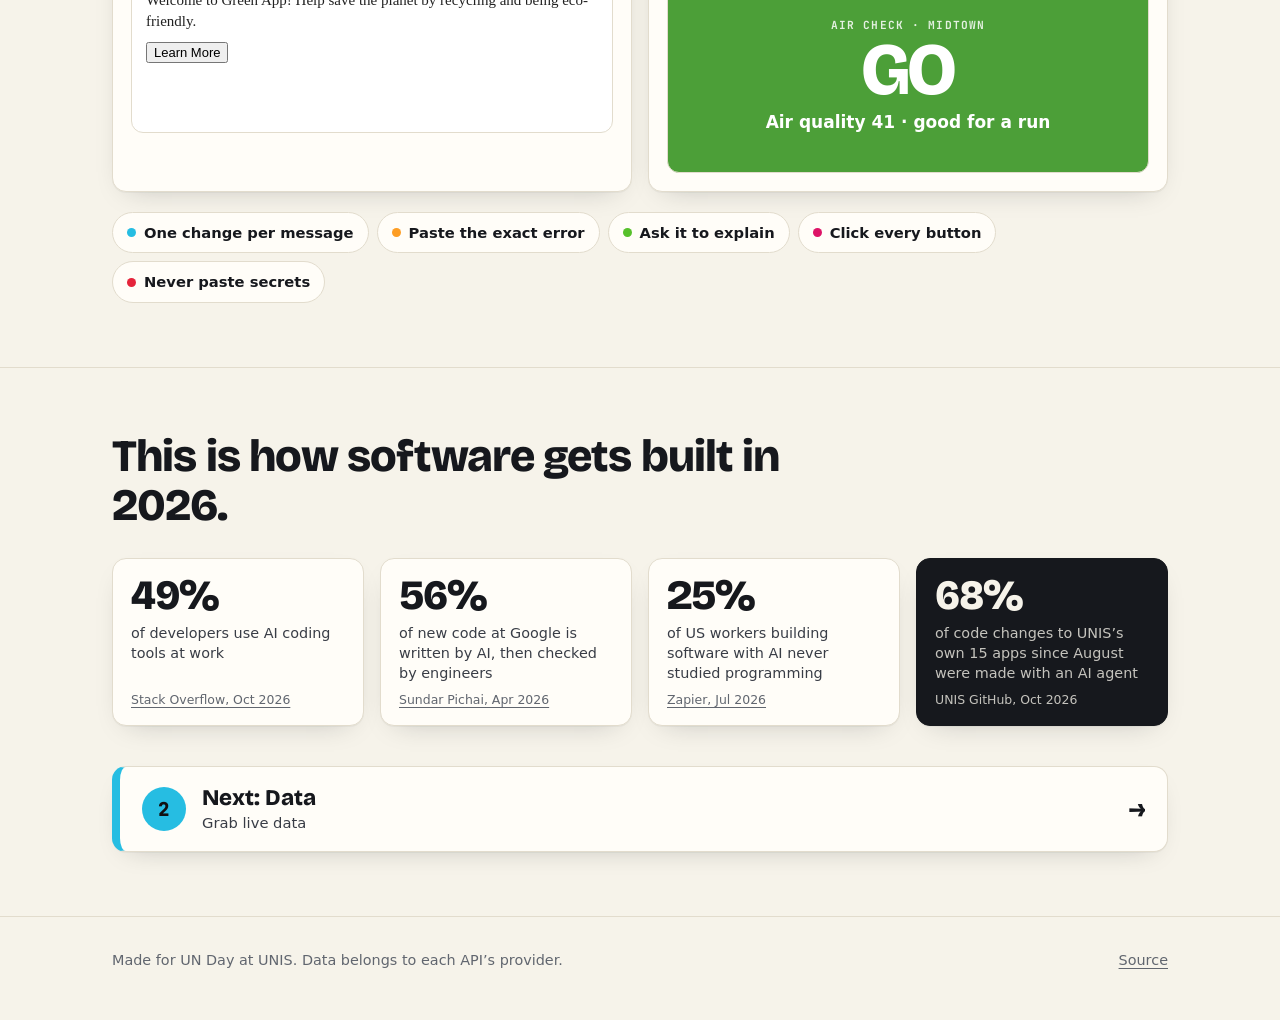
==== commit f5153ede: "Build in GitHub Codespaces; drop the lanes; Ship gets the publish steps - Build page: no lanes. Ever" ====
--- a/index.html
+++ b/index.html
@@ -4,7 +4,7 @@
   <meta charset="utf-8">
   <meta name="viewport" content="width=device-width, initial-scale=1">
   <title>From Idea to App · UN Day</title>
-  <meta name="description" content="UN Day software workshop: turn your idea into a working app using AI and real-world data. Starter questions, a pitch builder, free live-data APIs, and a 5-minute setup guide.">
+  <meta name="description" content="UN Day software workshop: turn your idea into a working app using AI and real-world data. Starter questions, a pitch builder, free live-data APIs, and step-by-step build and ship guides.">
   <meta name="color-scheme" content="light dark">
   <link rel="icon" href="assets/favicon.svg" type="image/svg+xml">
   <link rel="preconnect" href="https://fonts.googleapis.com">
@@ -36,7 +36,7 @@
           <h1>From idea<br>to <span class="mark">app</span>.</h1>
           <p class="lede">Build a real app with AI and live data, inspired by the UN Global Goals. No coding experience needed.</p>
           <div class="hero-actions">
-            <a class="btn" href="start.html">Set up in 5 minutes →</a>
+            <a class="btn" href="start.html">Build it now →</a>
             <a class="btn btn-ghost" href="#sparks">Get an idea</a>
           </div>
         </div>
@@ -53,7 +53,7 @@
         <ol class="flow">
           <li><a href="#sparks" style="--c: var(--sdg-7)"><b>Ideate</b>Find the annoyance · pitch it in 3 sentences</a></li>
           <li><a href="apis.html" style="--c: var(--sdg-6)"><b>Data</b>Grab live data</a></li>
-          <li><a href="start.html" style="--c: var(--sdg-15)"><b>Build</b>Open Gemini Canvas · brief your AI</a></li>
+          <li><a href="start.html" style="--c: var(--sdg-15)"><b>Build</b>Open a codespace · brief Copilot</a></li>
           <li><a href="design.html" style="--c: var(--sdg-11)"><b>Design</b>Fonts, colors, motion · one change per message</a></li>
           <li><a href="ship.html" style="--c: var(--sdg-5)"><b>Ship</b>Share it · demo it</a></li>
         </ol>
--- a/assets/style.css
+++ b/assets/style.css
@@ -323,19 +323,10 @@
 .stat.unis { background: var(--ink); color: var(--paper); border-color: var(--ink); }
 .stat.unis p, .stat.unis .src { color: color-mix(in srgb, var(--paper) 78%, transparent); }
 
-/* ---------- 5-minute setup ---------- */
-
-.lane-tabs { display: grid; gap: 10px; margin-top: 28px; }
-@media (min-width: 760px) { .lane-tabs { grid-template-columns: repeat(3, 1fr); } }
-.lane-tab { display: grid; grid-template-columns: auto 1fr; gap: 2px 12px; align-items: center; padding: 14px 16px; border-radius: var(--radius); background: var(--card); border: 2px solid var(--line); color: var(--ink); text-decoration: none; }
-.lane-tab:hover { border-color: var(--line-2); }
-.lane-tab[aria-current="true"] { border-color: var(--ink); box-shadow: var(--shadow); }
-.lane-tab b { grid-row: span 2; display: grid; place-items: center; width: 42px; height: 42px; border-radius: 10px; background: var(--c); color: #111; font: 800 1.3rem/1 var(--font-display); }
-.lane-tab span { font: 800 1.12rem/1.1 var(--font-display); }
-.lane-tab small { font: 600 .74rem/1.2 var(--font-mono); color: var(--muted); }
-
-.lane-head { display: flex; flex-wrap: wrap; align-items: center; gap: 10px 16px; }
-.lane-head h2 { margin: 0; }
+/* ---------- Build and Ship: checklists, click paths, tools ---------- */
+
+.steps-head { display: flex; flex-wrap: wrap; align-items: center; gap: 10px 16px; }
+.steps-head h2 { margin: 0; }
 .progress { flex: 0 1 220px; height: 10px; border-radius: 999px; background: var(--code-bg); border: 1px solid var(--line); overflow: hidden; }
 .progress i { display: block; height: 100%; width: var(--p, 0%); background: var(--c); transition: width .3s ease; }
 .progress-count { font: 700 .8rem/1 var(--font-mono); color: var(--muted); }
@@ -344,7 +335,7 @@
 .step { display: grid; grid-template-columns: auto minmax(0, 1fr); gap: 14px; padding: 16px 18px; background: var(--card); border: 1px solid var(--line); border-radius: 12px; }
 .step input[type="checkbox"] { width: 22px; height: 22px; margin: 2px 0 0; accent-color: var(--ok); cursor: pointer; }
 .step h3 { font-size: 1.1rem; margin: 0; }
-.step h3 + * { margin-top: 10px; }
+.step h3 ~ * { margin-top: 10px; }
 .step:has(input:checked) { opacity: .6; }
 .step:has(input:checked) h3 { text-decoration: line-through; text-decoration-thickness: 2px; }
 
@@ -357,10 +348,10 @@
 .path.or { column-gap: 34px; }
 .path.or > * + *::before { content: "or"; left: -24px; font: 600 .74rem/1 var(--font-mono); }
 
-/* Gemini Canvas, sketched: your chat on the left, your app running on the right */
-.mock-canvas { display: grid; grid-template-columns: minmax(0, 2fr) minmax(0, 3fr); max-width: 520px; margin: 12px 0 0; border-radius: 10px; border: 1px solid var(--line-2); overflow: hidden; background: var(--card); }
-.mock-canvas::before { content: "● ● ●"; grid-column: 1 / -1; padding: 3px 8px; font-size: 8px; letter-spacing: 2px; color: var(--muted); background: var(--code-bg); border-bottom: 1px solid var(--line-2); }
-.mc-chat { display: grid; align-content: start; gap: 7px; padding: 10px; background: var(--paper); border-right: 1px solid var(--line); }
+/* A codespace, sketched: your app on the left, Copilot chat on the right */
+.mock-editor { display: grid; grid-template-columns: minmax(0, 3fr) minmax(0, 2fr); max-width: 520px; margin: 12px 0 0; border-radius: 10px; border: 1px solid var(--line-2); overflow: hidden; background: var(--card); }
+.mock-editor::before { content: "● ● ●"; grid-column: 1 / -1; padding: 3px 8px; font-size: 8px; letter-spacing: 2px; color: var(--muted); background: var(--code-bg); border-bottom: 1px solid var(--line-2); }
+.mc-chat { display: grid; align-content: start; gap: 7px; padding: 10px; background: var(--paper); border-left: 1px solid var(--line); }
 .mc-label { font: 700 .62rem/1 var(--font-mono); letter-spacing: .08em; text-transform: uppercase; color: var(--muted); }
 .mc-chat q { quotes: none; justify-self: end; padding: 6px 9px; border-radius: 12px 12px 4px 12px; background: var(--code-bg); font-size: .76rem; line-height: 1.3; }
 .mc-chat .copy { justify-self: end; }
@@ -381,6 +372,8 @@
 .tools { list-style: none; padding: 0; margin: 0; display: grid; gap: 10px; grid-template-columns: repeat(auto-fill, minmax(min(100%, 200px), 1fr)); }
 .tools li { display: grid; gap: 2px; padding: 12px 16px; border-radius: 12px; background: var(--card); border: 1px solid var(--line); color: var(--muted); font-size: .88rem; }
 .tools b { color: var(--ink); font: 700 1.05rem/1.25 var(--font-display); }
+.tools a { text-decoration: none; }
+.tools a:hover b { text-decoration: underline; }
 
 .trouble { display: grid; gap: 10px; }
 .trouble details { padding: 14px 18px; background: var(--card); border: 1px solid var(--line); border-radius: 12px; }
